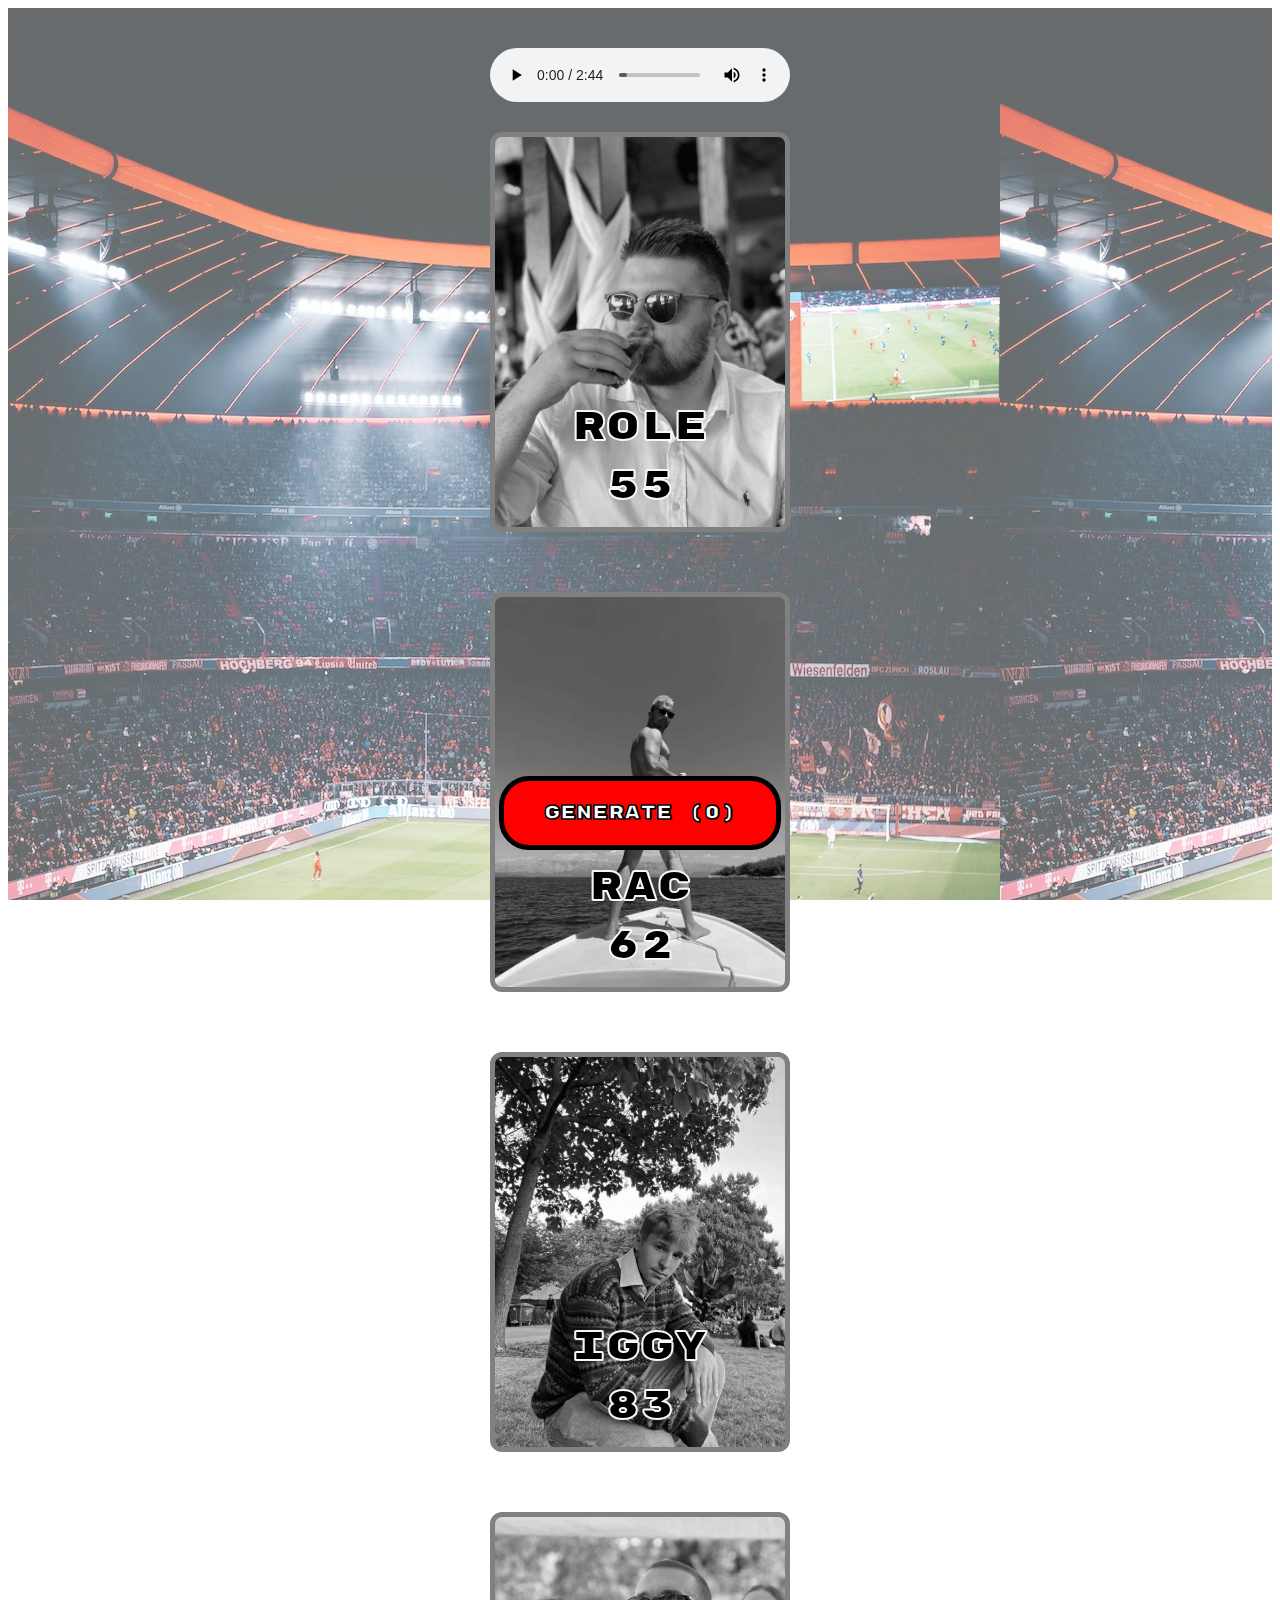
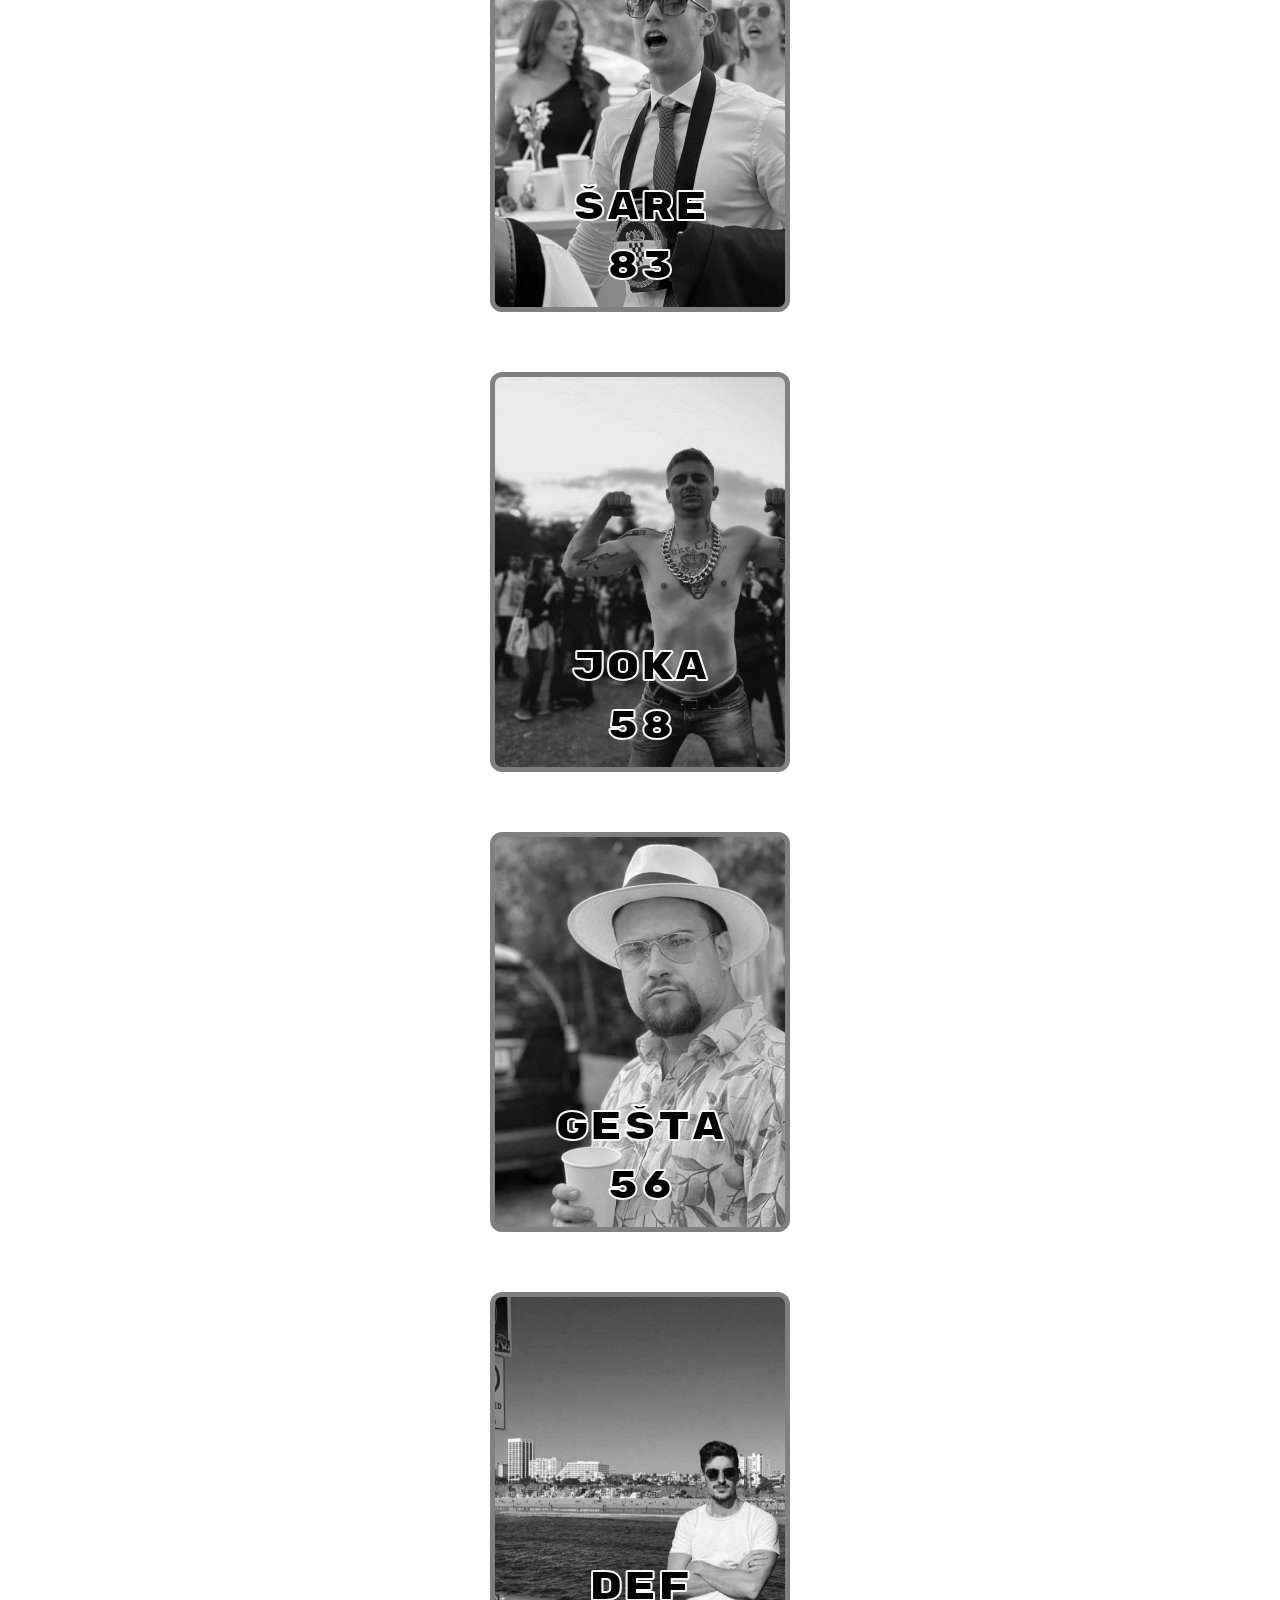
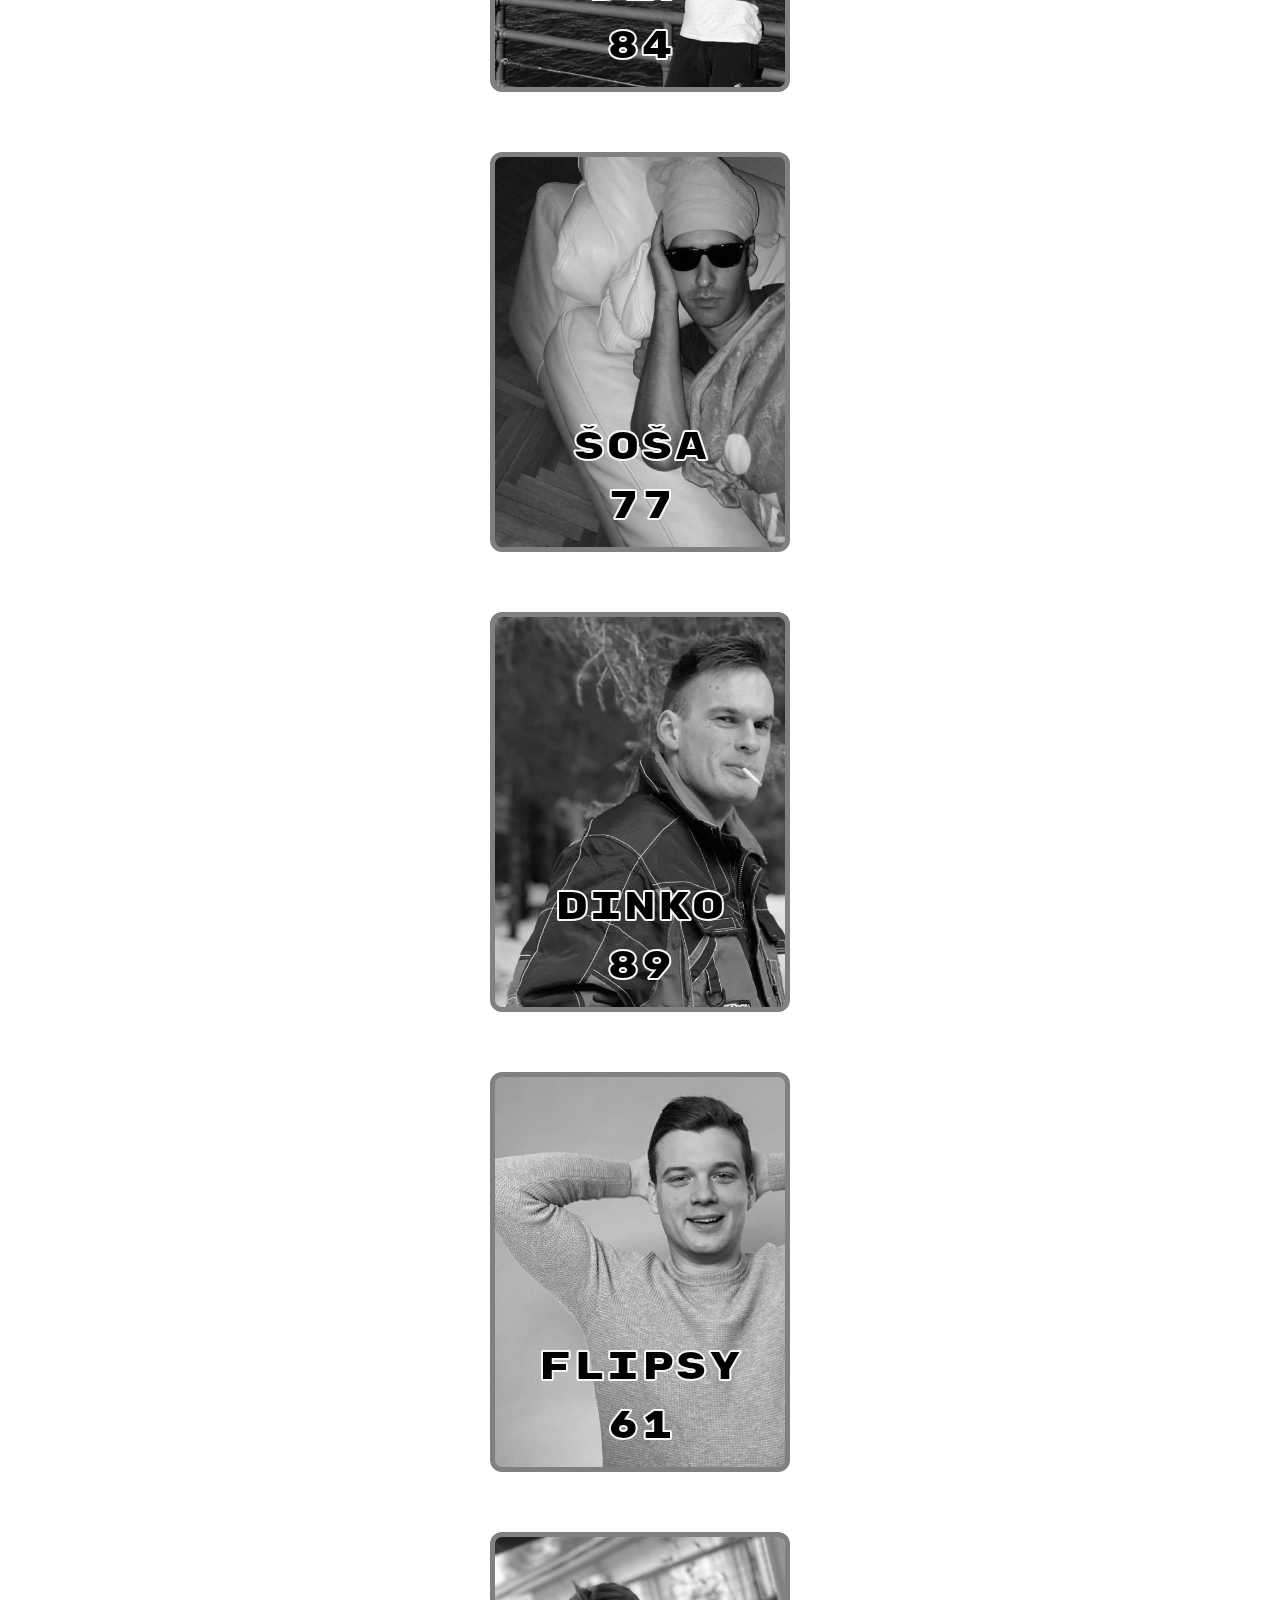
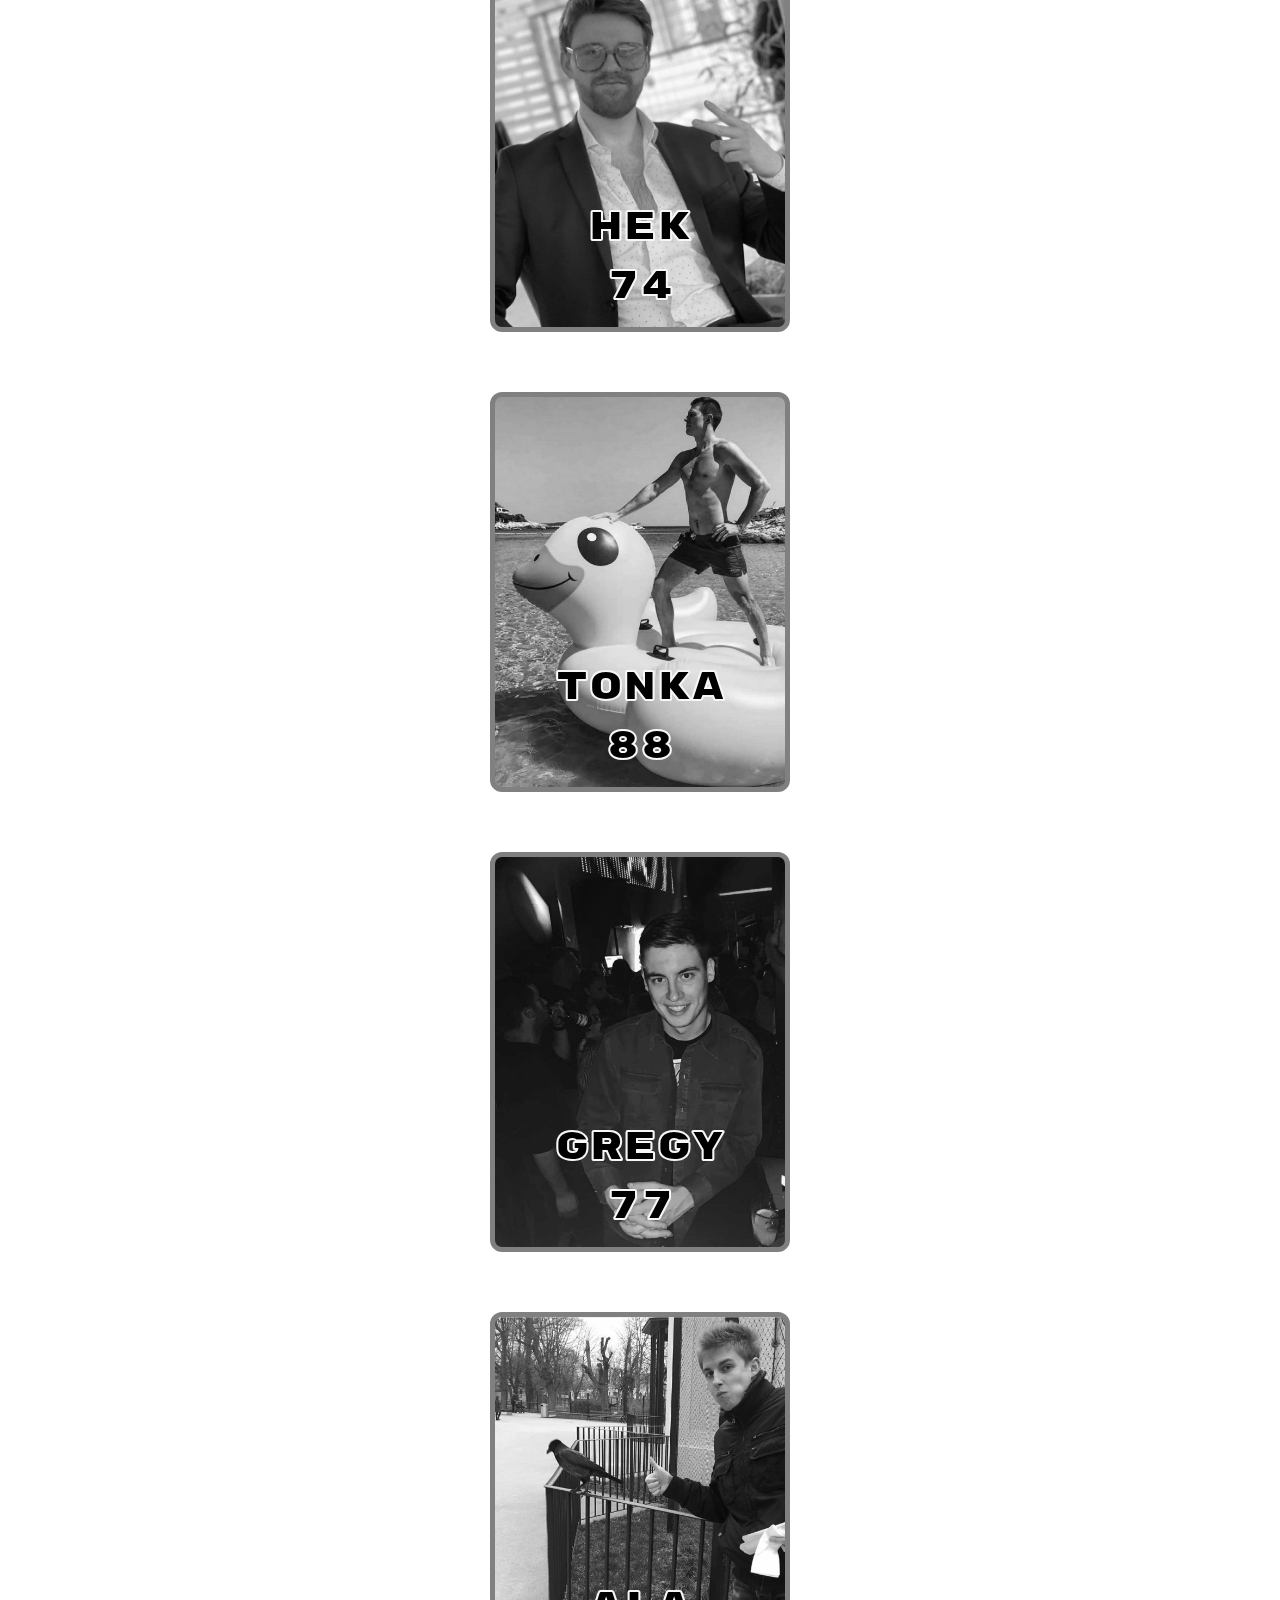
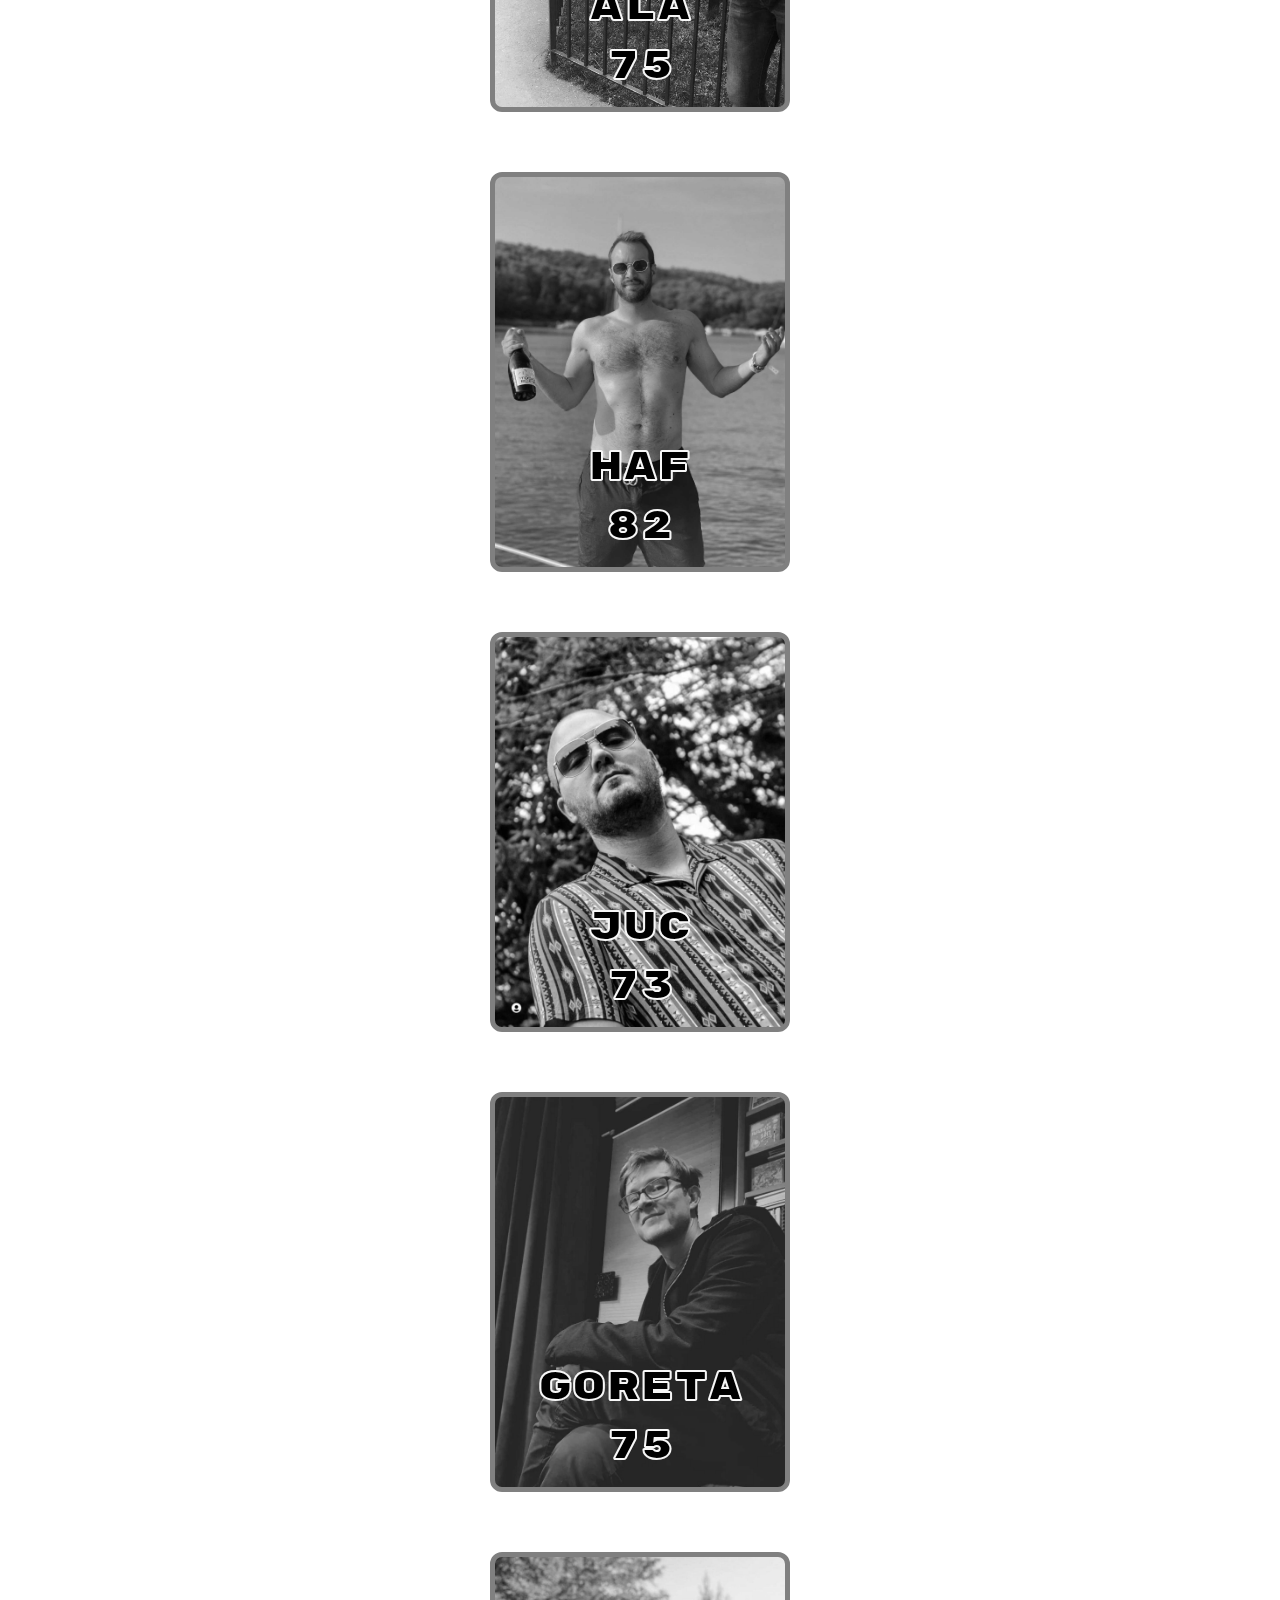
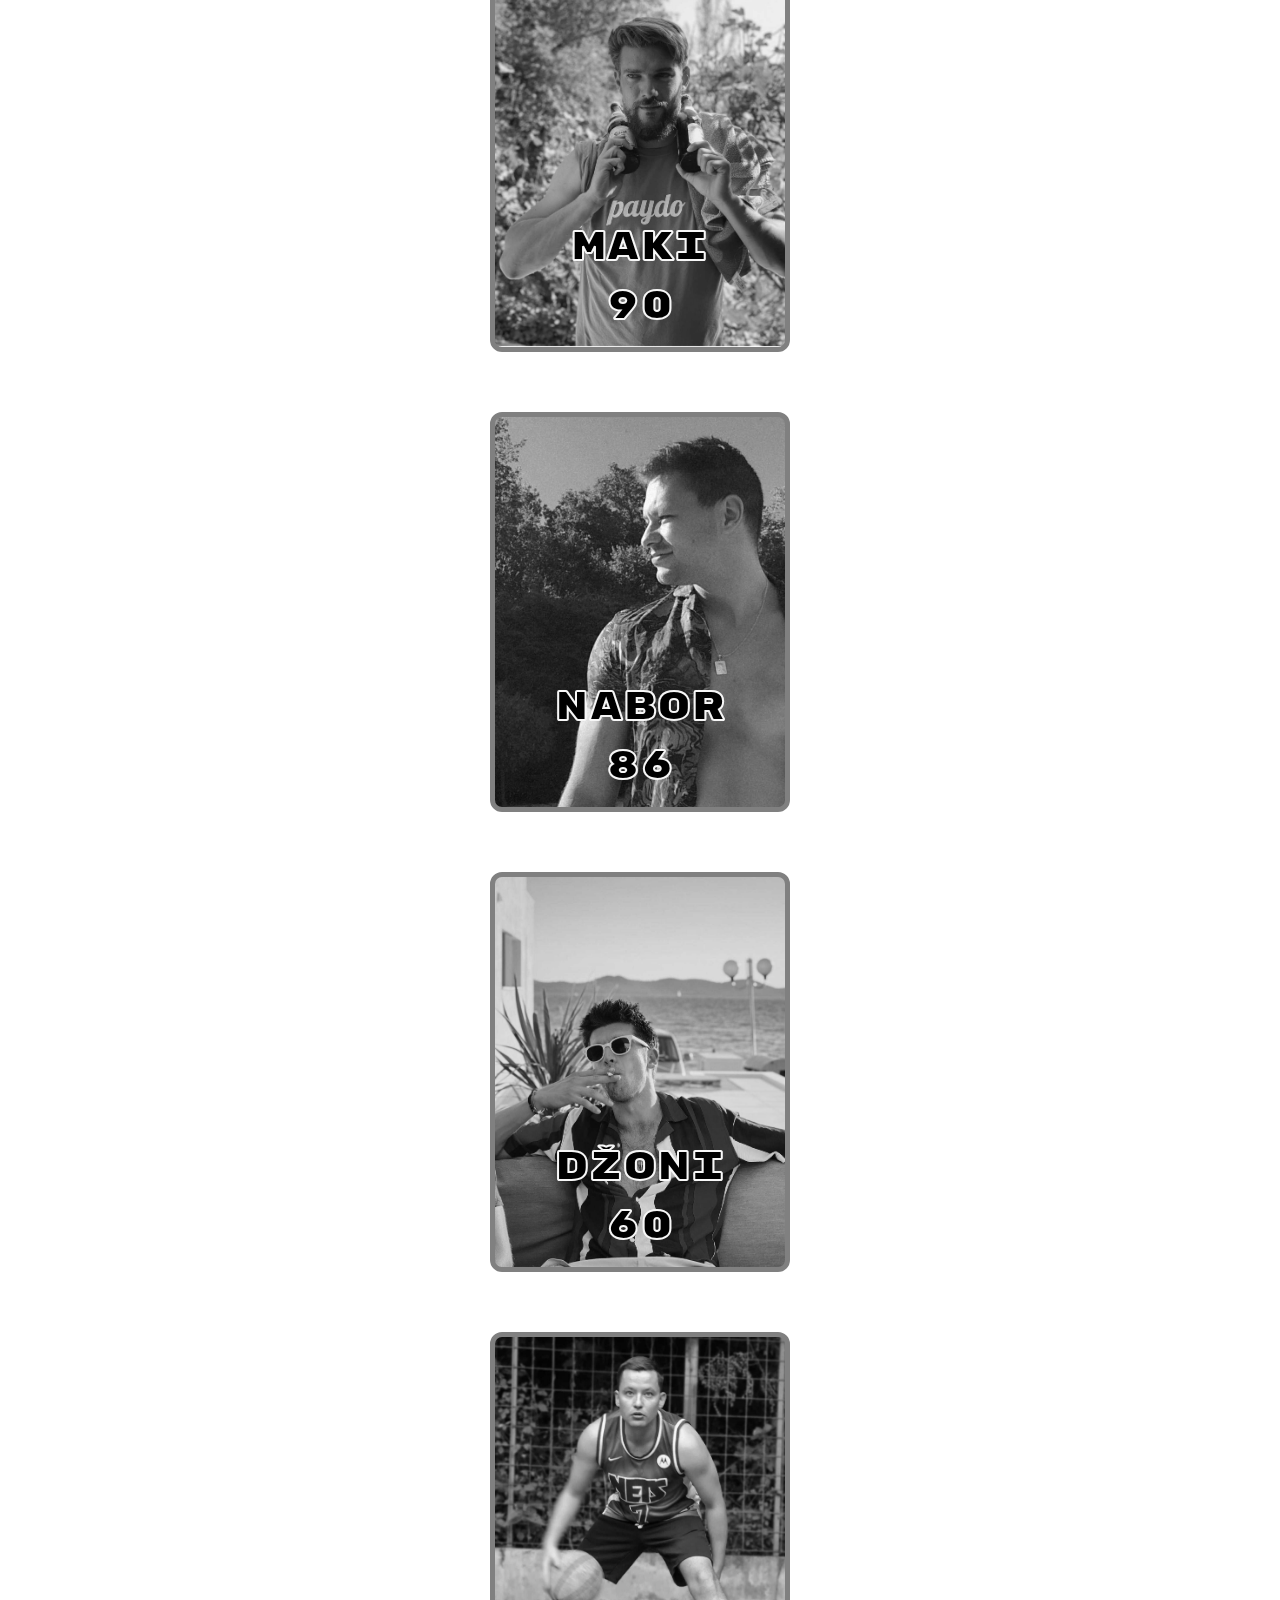
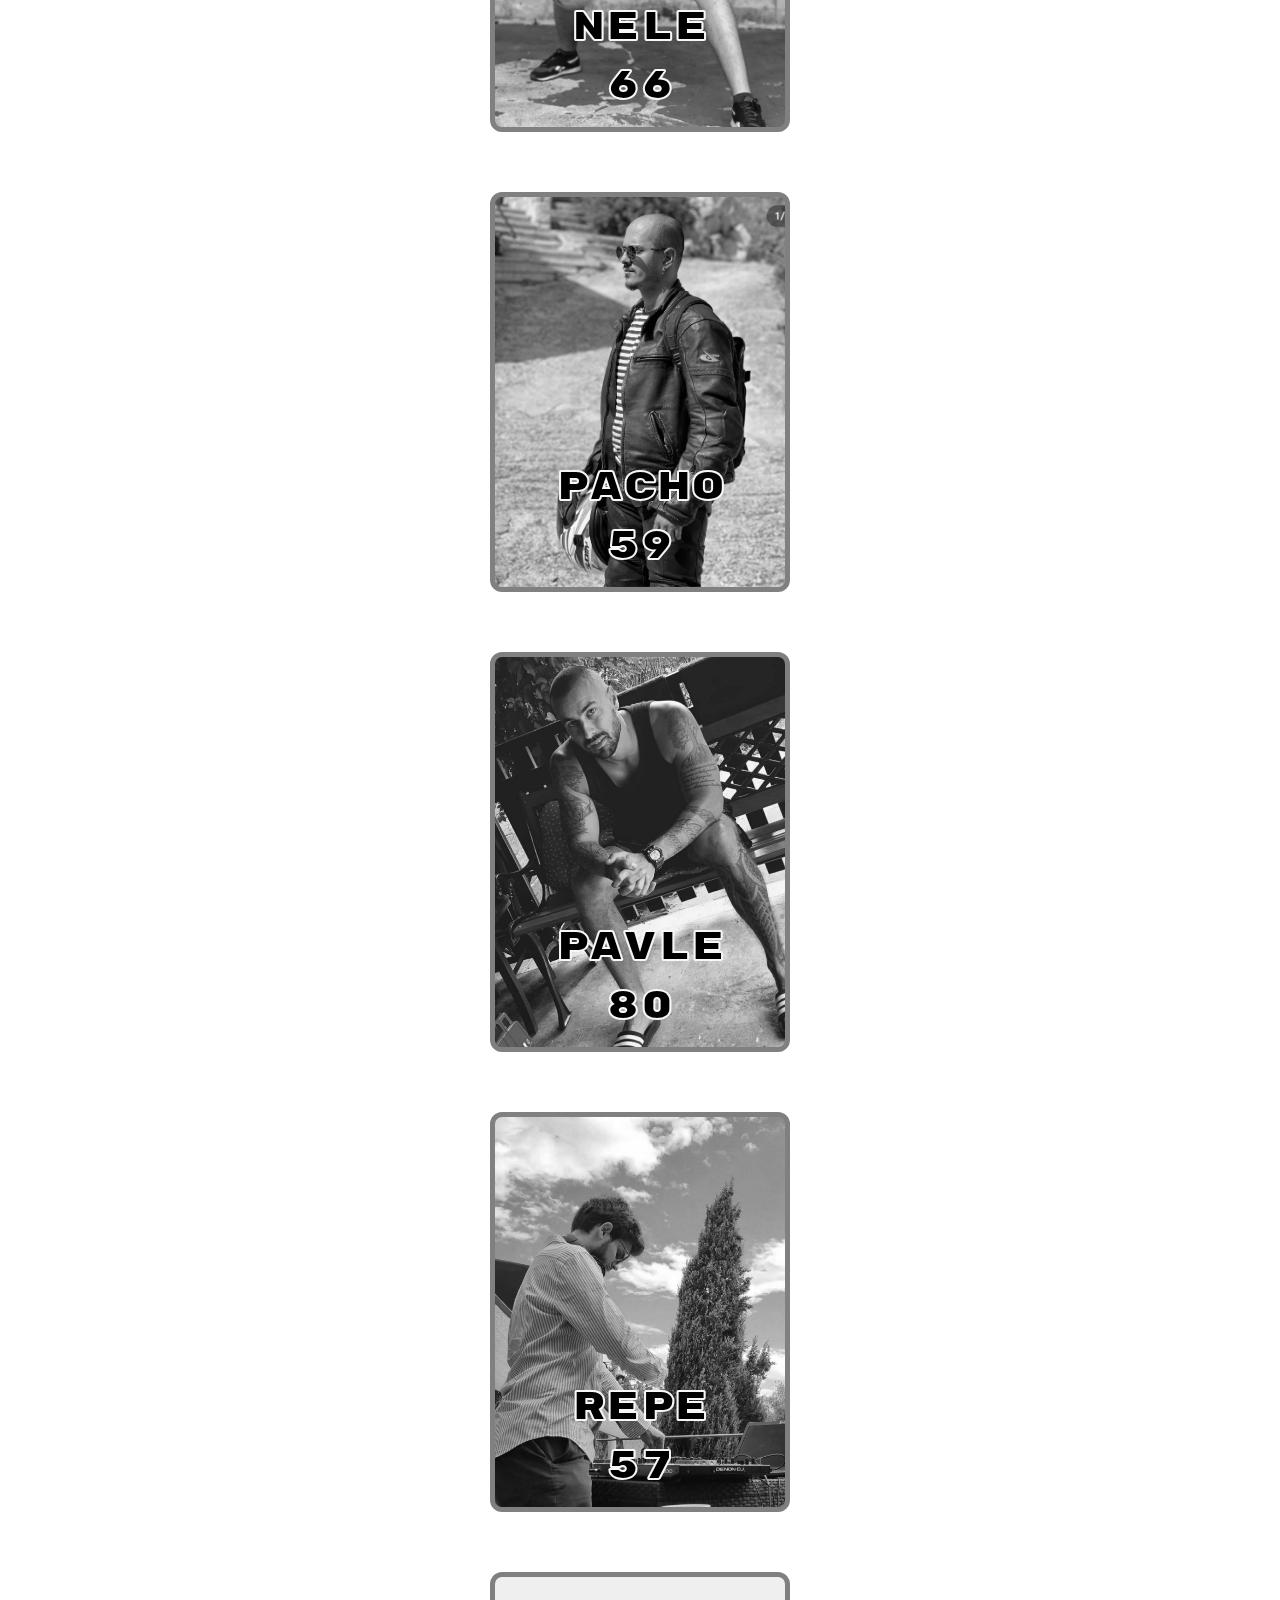
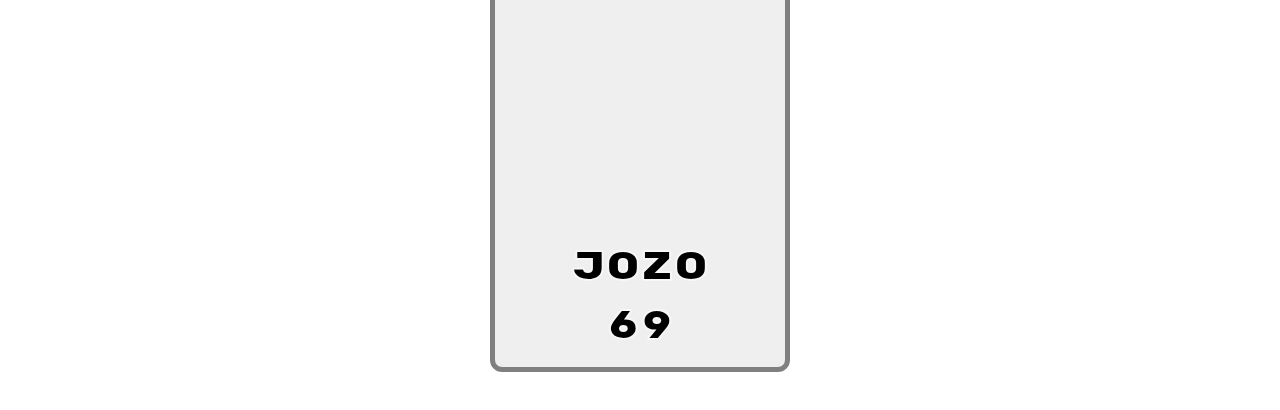
==== index.html @ 761da79a "ispravio ocjenu jozi" ====
<!DOCTYPE html>

<html>
    <head>
        <meta charset="utf-8">
        <meta http-equiv="X-UA-Compatible" content="IE=edge">
        <title>Nogomet Savica</title>
        <meta name="description" content="">
        <meta name="viewport" content="width=device-width, initial-scale=1">
        <link rel="stylesheet" href="styles/style.css">
        <link rel="preconnect" href="https://fonts.googleapis.com">
        <link rel="preconnect" href="https://fonts.gstatic.com" crossorigin>
        <link href="https://fonts.googleapis.com/css2?family=Rubik+Mono+One&display=swap" rel="stylesheet">
    </head>
    <body>
        <div id="players">
            <audio autoplay controls loop>
                <source src="Music/SUPER SMASH BROS - Choose Your Character Song.mp3" type="audio/mp3">
            </audio>
            <button class="player" id="Role_button" data-name="Role" data-rating="55">
                <div class="playerInfo">
                    <p class="playerName">Role</p>
                    <p class="playerRating">55</p>
                </div>
            </button>
            <button class="player" id="Rac_button" data-name="Rac" data-rating="62">
                <div class="playerInfo">
                    <p class="playerName">Rac</p>
                    <p class="playerRating">62</p>
                </div>
            </button>
            <button class="player" id="Iggy_button" data-name="Iggy" data-rating="83">
                <div class="playerInfo">
                    <p class="playerName">Iggy</p>
                    <p class="playerRating">83</p>
                </div>
            </button>
            <button class="player" id="Šare_button" data-name="Šare" data-rating="83">
                <div class="playerInfo">
                    <p class="playerName">Šare</p>
                    <p class="playerRating">83</p>
                </div>
            </button>
            <button class="player" id="Joka_button" data-name="Joka" data-rating="58">
                <div class="playerInfo">
                    <p class="playerName">Joka</p>
                    <p class="playerRating">58</p>
                </div>
            </button>
            <button class="player" id="Gešta_button" data-name="Gešta" data-rating="56">
                <div class="playerInfo">
                    <p class="playerName">Gešta</p>
                    <p class="playerRating">56</p>
                </div>
            </button>
            <button class="player" id="Def_button" data-name="Def" data-rating="84">
                <div class="playerInfo">
                    <p class="playerName">Def</p>
                    <p class="playerRating">84</p>
                </div>
            </button>
            <button class="player" id="Šoša_button" data-name="Šoša" data-rating="77">
                <div class="playerInfo">
                    <p class="playerName">Šoša</p>
                    <p class="playerRating">77</p>
                </div>
            </button>
            <button class="player" id="Dinko_button" data-name="Dinko" data-rating="89">
                <div class="playerInfo">
                    <p class="playerName">Dinko</p>
                    <p class="playerRating">89</p>
                </div>
            </button>
            <button class="player" id="Flipsy_button" data-name="Flipsy" data-rating="61">
                <div class="playerInfo">
                    <p class="playerName">Flipsy</p>
                    <p class="playerRating">61</p>
                </div>
            </button>
            <button class="player" id="Hek_button" data-name="Hek" data-rating="74">
                <div class="playerInfo">
                    <p class="playerName">Hek</p>
                    <p class="playerRating">74</p>
                </div>
            </button>
            <button class="player" id="Tonka_button" data-name="Tonka" data-rating="88">
                <div class="playerInfo">
                    <p class="playerName">Tonka</p>
                    <p class="playerRating">88</p>
                </div>
            </button>
            <button class="player" id="Gregy_button" data-name="Gregy" data-rating="77">
                <div class="playerInfo">
                    <p class="playerName">Gregy</p>
                    <p class="playerRating">77</p>
                </div>
            </button>
            <button class="player" id="Ala_button" data-name="Ala" data-rating="75">
                <div class="playerInfo">
                    <p class="playerName">Ala</p>
                    <p class="playerRating">75</p>
                </div>
            </button>
            <button class="player" id="Haf_button" data-name="Haf" data-rating="82">
                <div class="playerInfo">
                    <p class="playerName">Haf</p>
                    <p class="playerRating">82</p>
                </div>
            </button>
            <button class="player" id="Juc_button" data-name="Juc" data-rating="73">
                <div class="playerInfo">
                    <p class="playerName">Juc</p>
                    <p class="playerRating">73</p>
                </div>
            </button>
            <button class="player" id="Goreta_button" data-name="Goreta" data-rating="75">
                <div class="playerInfo">
                    <p class="playerName">Goreta</p>
                    <p class="playerRating">75</p>
                </div>
            </button>
            <button class="player" id="Maki_button" data-name="Maki" data-rating="90">
                <div class="playerInfo">
                    <p class="playerName">Maki</p>
                    <p class="playerRating">90</p>
                </div>
            </button>
            <button class="player" id="Nabor_button" data-name="Nabor" data-rating="86">
                <div class="playerInfo">
                    <p class="playerName">Nabor</p>
                    <p class="playerRating">86</p>
                </div>
            </button>
            <button class="player" id="Džoni_button" data-name="Džoni" data-rating="60">
                <div class="playerInfo">
                    <p class="playerName">Džoni</p>
                    <p class="playerRating">60</p>
                </div>
            </button>
            <button class="player" id="Nele_button" data-name="Nele" data-rating="66">
                <div class="playerInfo">
                    <p class="playerName">Nele</p>
                    <p class="playerRating">66</p>
                </div>
            </button>
            <button class="player" id="Pacho_button" data-name="Pacho" data-rating="59">
                <div class="playerInfo">
                    <p class="playerName">Pacho</p>
                    <p class="playerRating">59</p>
                </div>
            </button>
            <button class="player" id="Pavle_button" data-name="Pavle" data-rating="80">
                <div class="playerInfo">
                    <p class="playerName">Pavle</p>
                    <p class="playerRating">80</p>
                </div>
            </button>
            <button class="player" id="Repe_button" data-name="Repe" data-rating="57">
                <div class="playerInfo">
                    <p class="playerName">Repe</p>
                    <p class="playerRating">57</p>
                </div>
            </button>
            <button class="player" id="Jozo_button" data-name="Jozo" data-rating="57">
                <div class="playerInfo">
                    <p class="playerName">Jozo</p>
                    <p class="playerRating">69</p>
                </div>
            </button>
            <button id="generateButton">Generate (0)</button>
        </div>
        <script src="script.js" async defer></script>
    </body>
</html>
---- styles/style.css ----
body {
    display: flex;
    justify-content: center;
    align-items: center;
    position: relative;
    height: auto;
}

body::before {
    background-image: url("../Photos/Background.jpeg");
    background-attachment: fixed;
    opacity: 0.6;
    content: "";
    position: absolute;
    top: 0px;
    right: 0px;
    bottom: 0px;
    left: 0px;
}

.player {
    display: flex;
    flex-direction: column;
    margin: 30px;
    border: 5px solid gray;
    border-radius: 12px;
    justify-content: center;
    align-items: center;
    width: 300px;
    height: 400px;
    background-size: cover;
    filter: grayscale(100%);

}

#players {
    display: flex;
    flex-direction: column;
    justify-content: center;
    align-items: center;
    margin: auto;
    position: relative;
}

#Role_button {
    background-image: url("../Photos/Role.jpg");
}

#Rac_button {
    background-image: url("../Photos/Rac.jpg");
}

#Iggy_button {
    background-image: url("../Photos/Iggy.jpg");
}

#Šare_button {
    background-image: url("../Photos/Šare.jpg");
}

#Joka_button {
    background-image: url("../Photos/Joka.jpg");
}

#Gešta_button {
    background-image: url("../Photos/Gešta.jpg");
}

#Def_button {
    background-image: url("../Photos/Def.jpg");
}

#Šoša_button {
    background-image: url("../Photos/Šoša.jpg");
}

#Dinko_button {
    background-image: url("../Photos/Dinko.jpg");
}

#Flipsy_button {
    background-image: url("../Photos/Flipsy.jpg");
}

#Hek_button {
    background-image: url("../Photos/Hek.jpg");
}

#Tonka_button {
    background-image: url("../Photos/Tonka.jpg");
}

#Gregy_button {
    background-image: url("../Photos/Gregy.jpg");
}

#Ala_button {
    background-image: url("../Photos/Ala.jpg");
}

#Haf_button {
    background-image: url("../Photos/Haf.jpg");
}

#Juc_button {
    background-image: url("../Photos/Juc.jpg");
}

#Goreta_button {
    background-image: url("../Photos/Goreta.jpg");
}

#Maki_button {
    background-image: url("../Photos/Maki.jpg");
}

#Nabor_button {
    background-image: url("../Photos/Nabor.jpg");
}

#Džoni_button {
    background-image: url("../Photos/Džoni.jpg");
}

#Nele_button {
    background-image: url("../Photos/Nele.jpg");
}

#Pacho_button {
    background-image: url("../Photos/Pacho.jpg");
}

#Pavle_button {
    background-image: url("../Photos/Pavle.jpg");
}

#Repe_button {
    background-image: url("../Photos/Repe.jpg");
}

.playerInfo {
    font-size: 40px;
    padding-top: 250px;
    font-family: 'Rubik Mono One', sans-serif;
    -webkit-text-stroke-width: 2px;
    -webkit-text-stroke-color: aliceblue;

}

.playerName, .playerRating {
    margin: 10px;
}

.active {
    transform: scale(1.1);
    filter: grayscale(0%);
    border: 5px solid yellow;
}

#generateButton {
    position: fixed;
    bottom: 50px;
    background-color: red;
    font-size: larger;
    font-weight: bold;
    padding-top: 20px;
    padding-bottom: 20px;
    padding-left: 40px;
    padding-right: 40px;
    border-radius: 30px;
    color: white;
    font-family: 'Rubik Mono One', sans-serif;
    -webkit-text-stroke-width: 1px;
    -webkit-text-stroke-color: black;
    box-shadow: 2px;
    border: 5px solid black;
}

audio {
    margin-top: 40px;
}
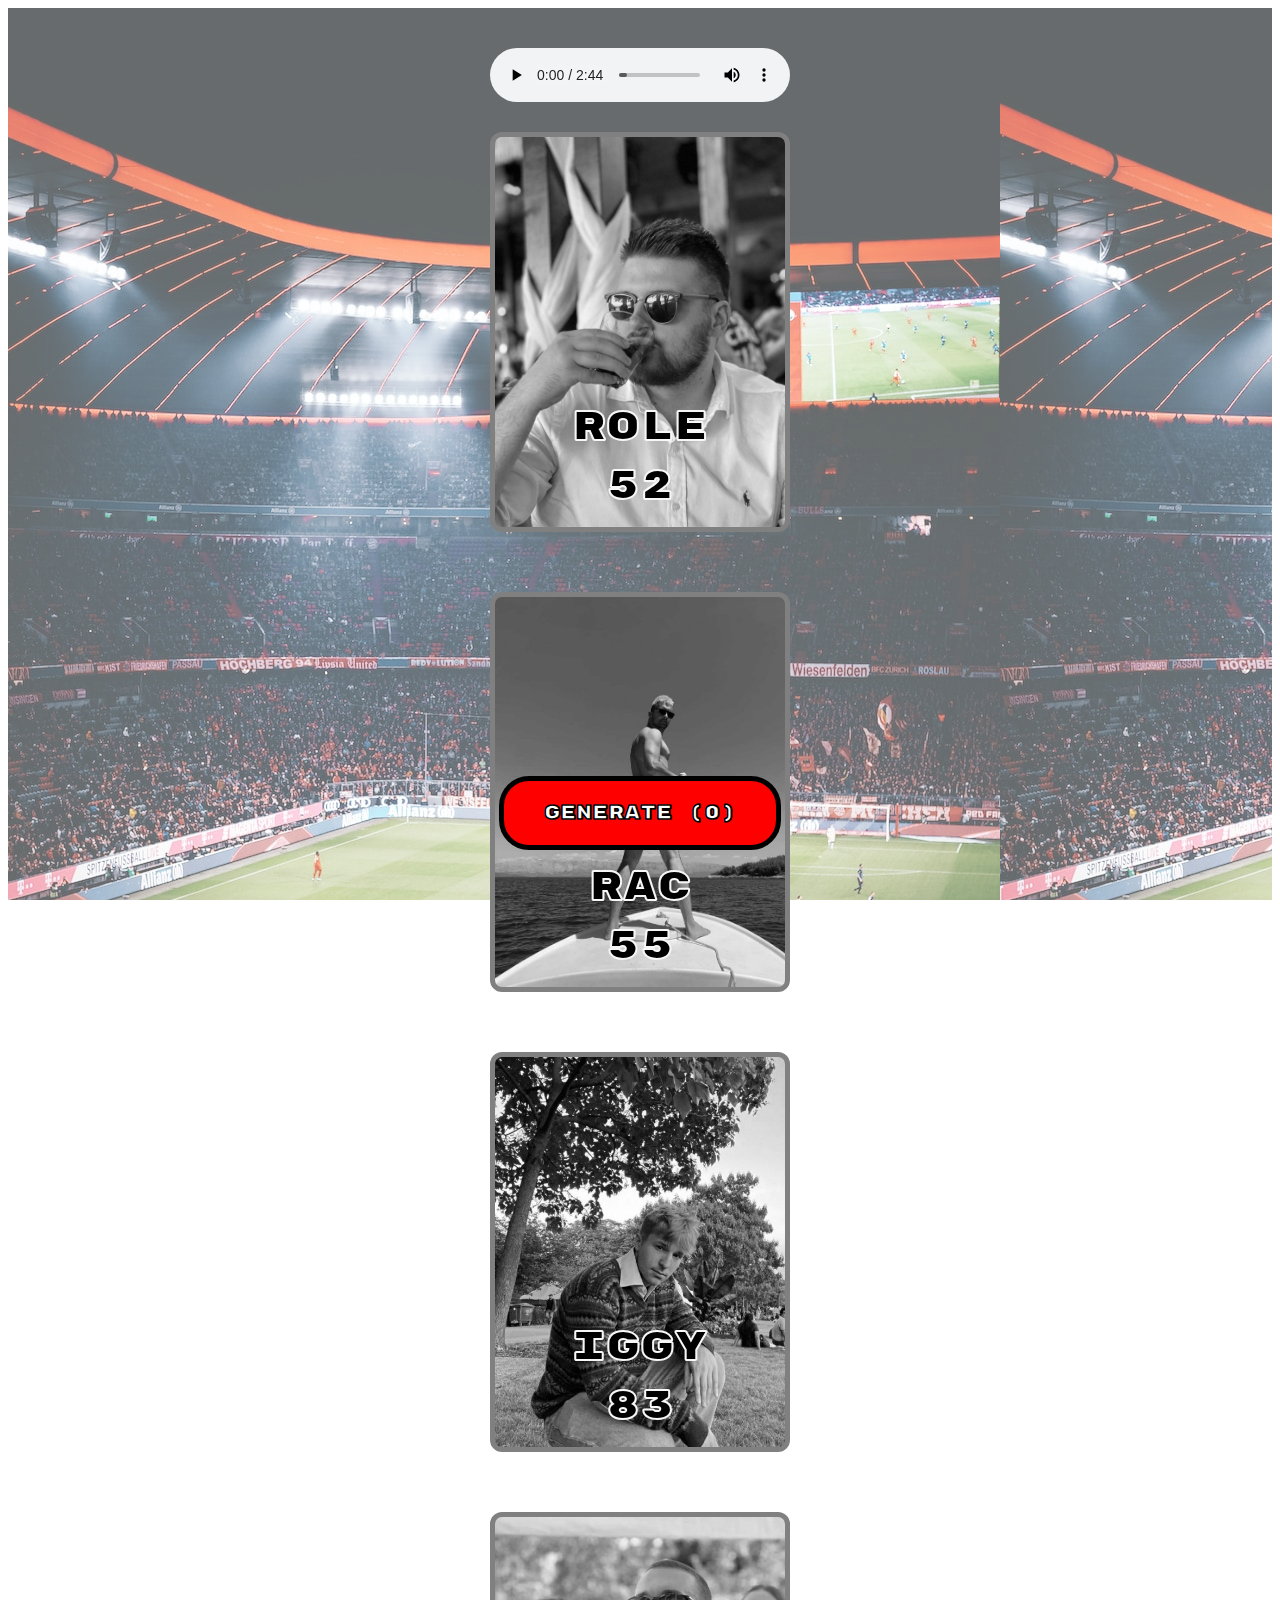
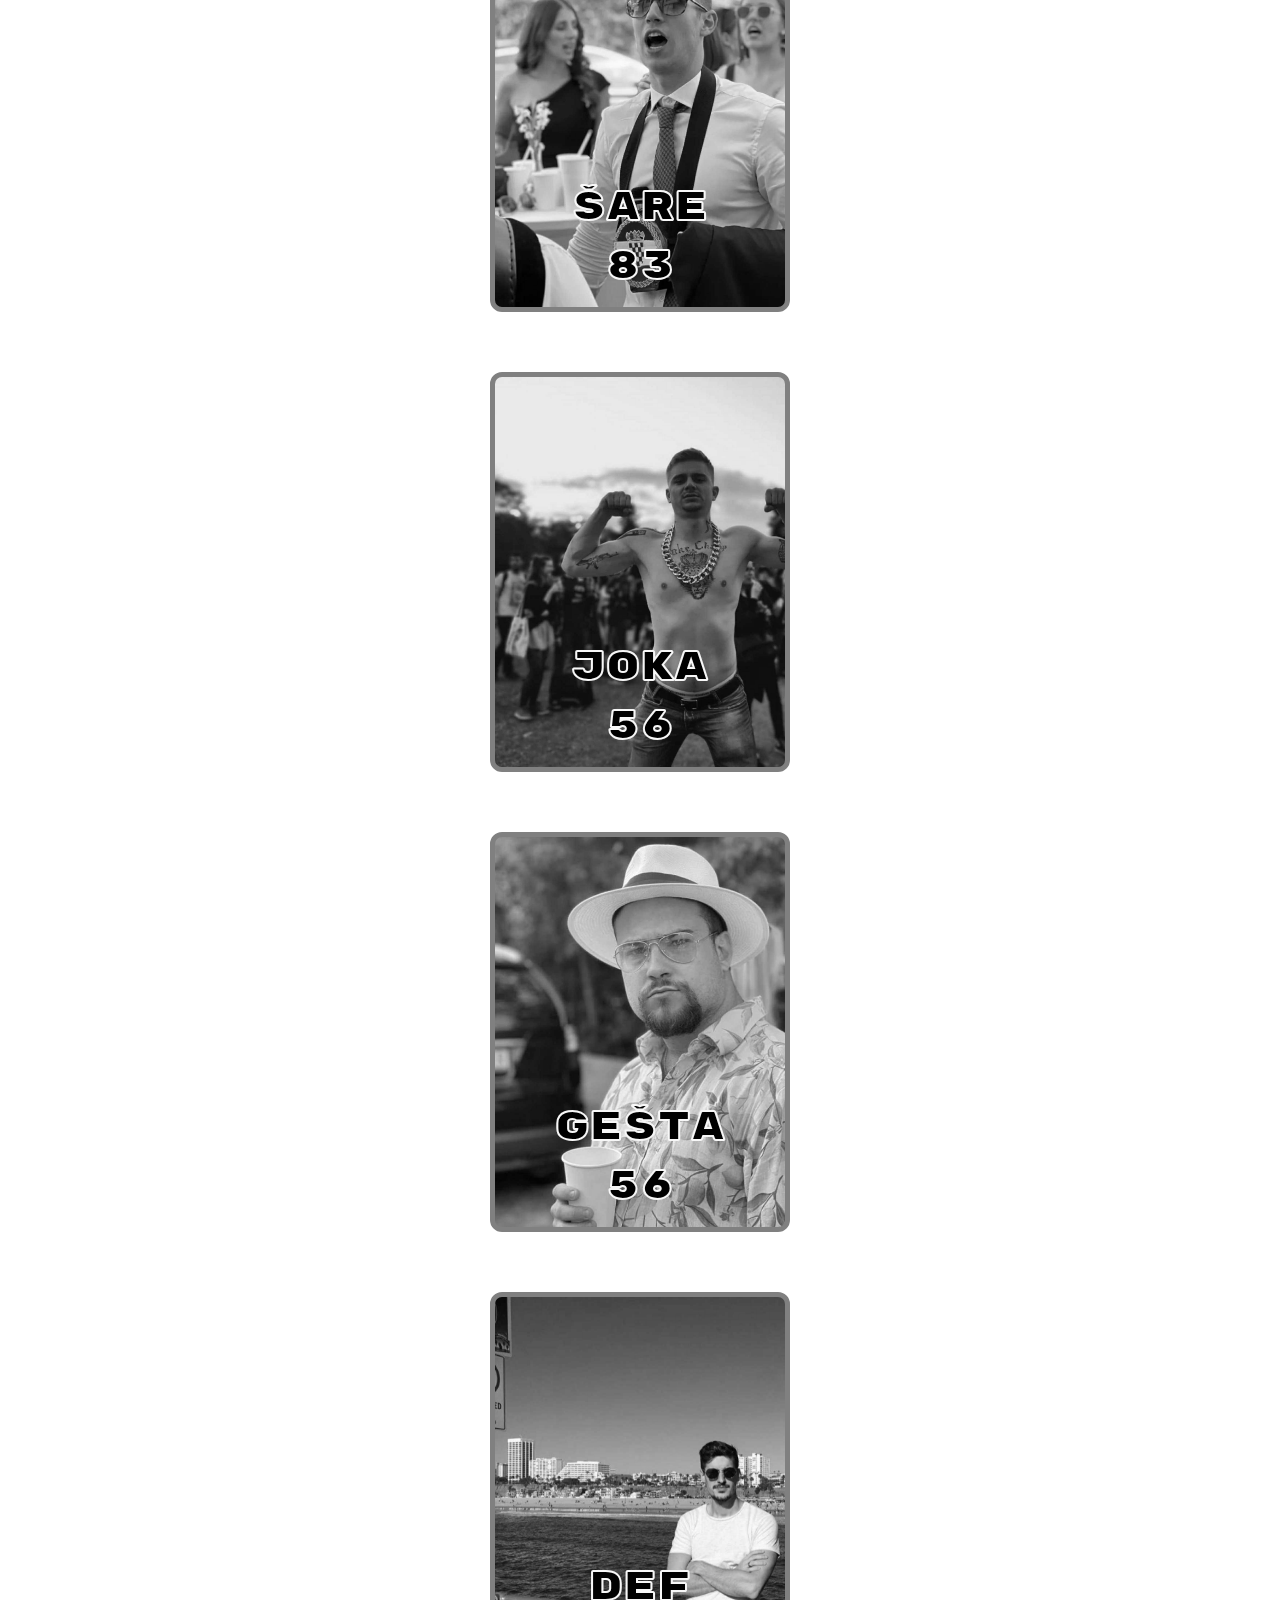
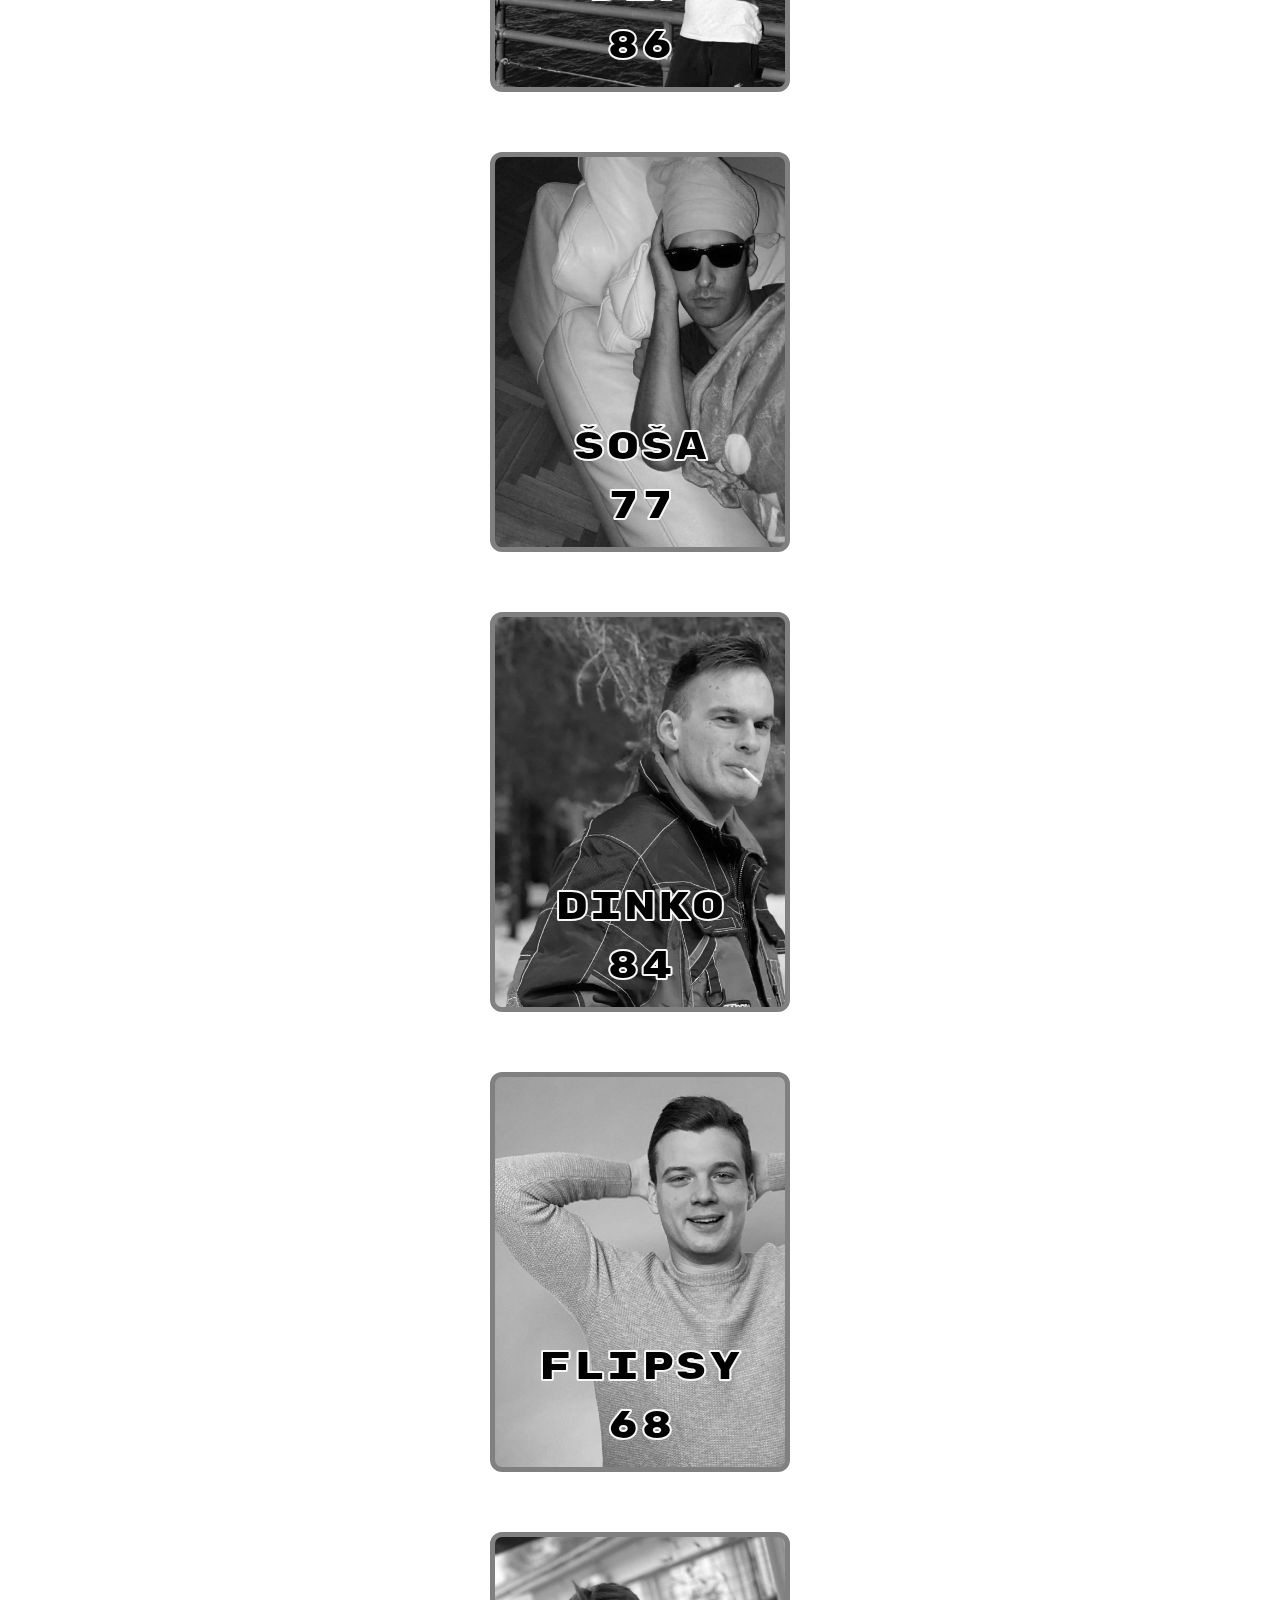
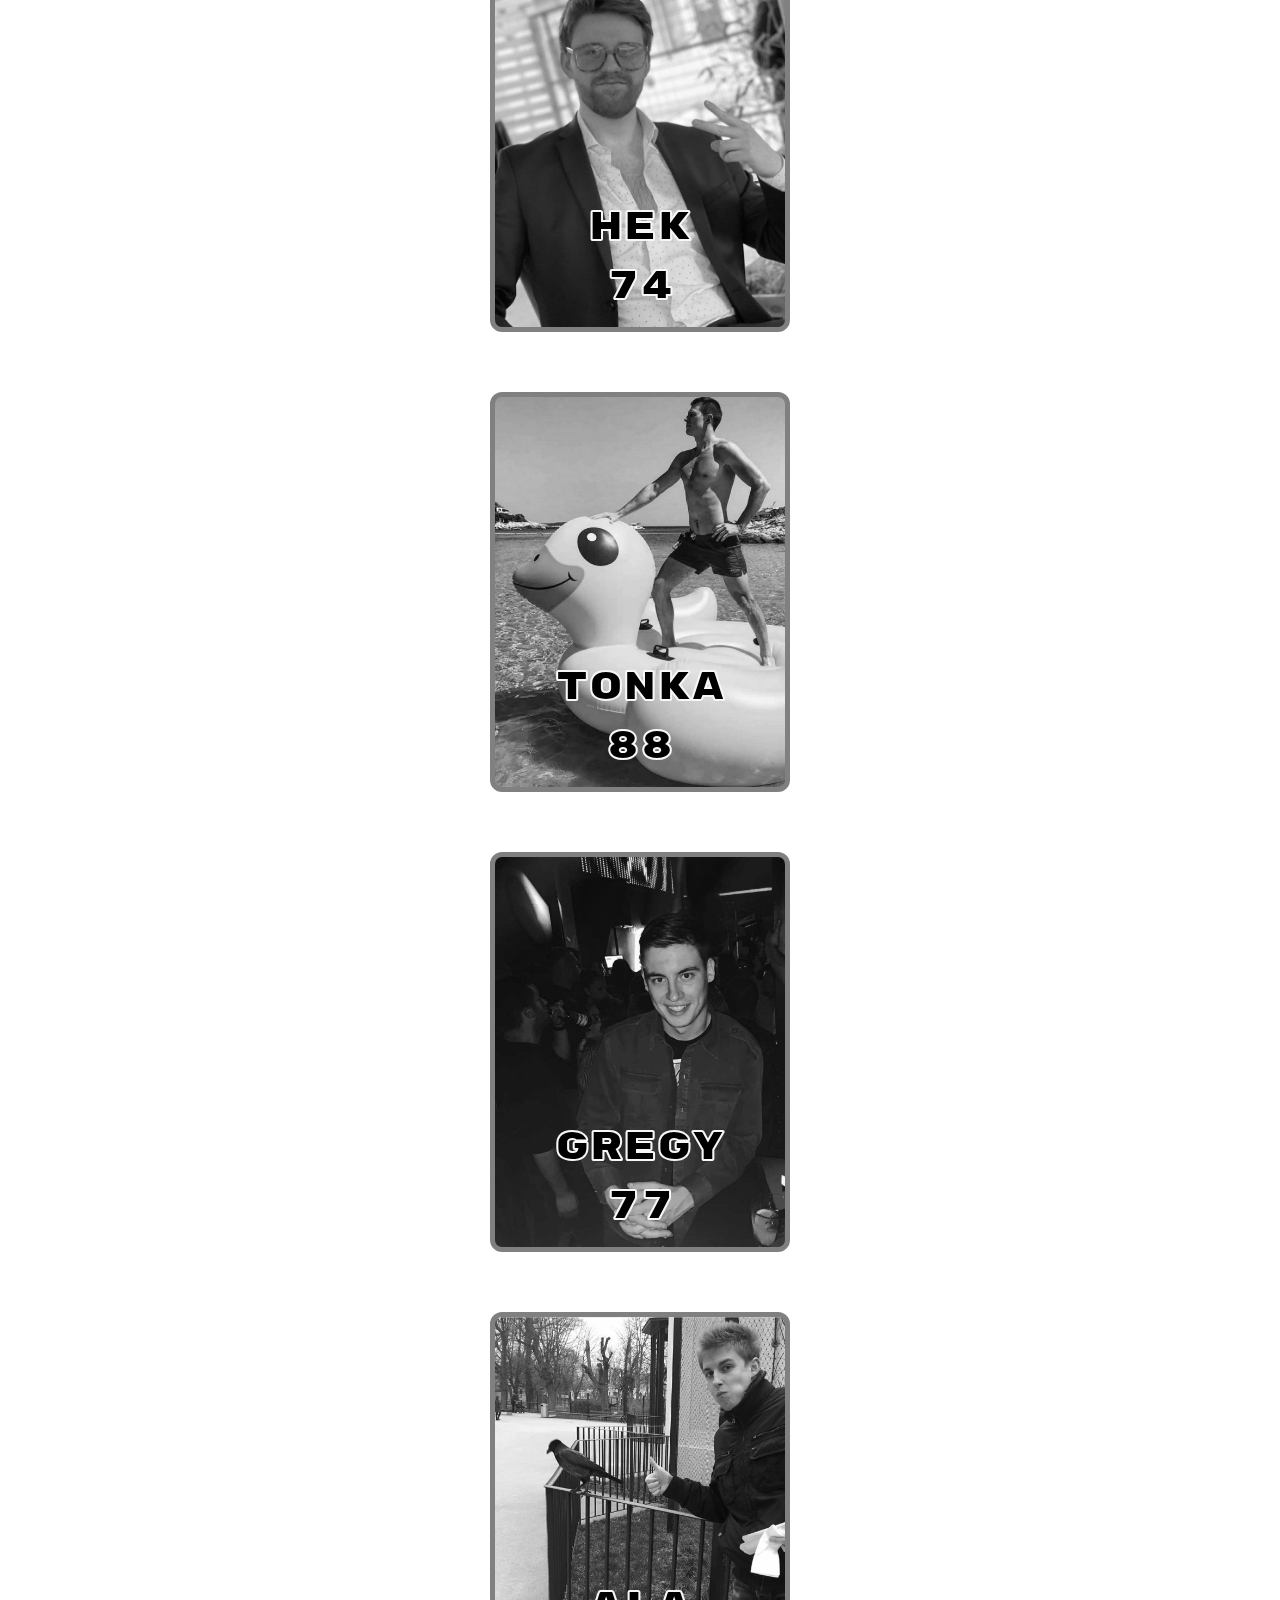
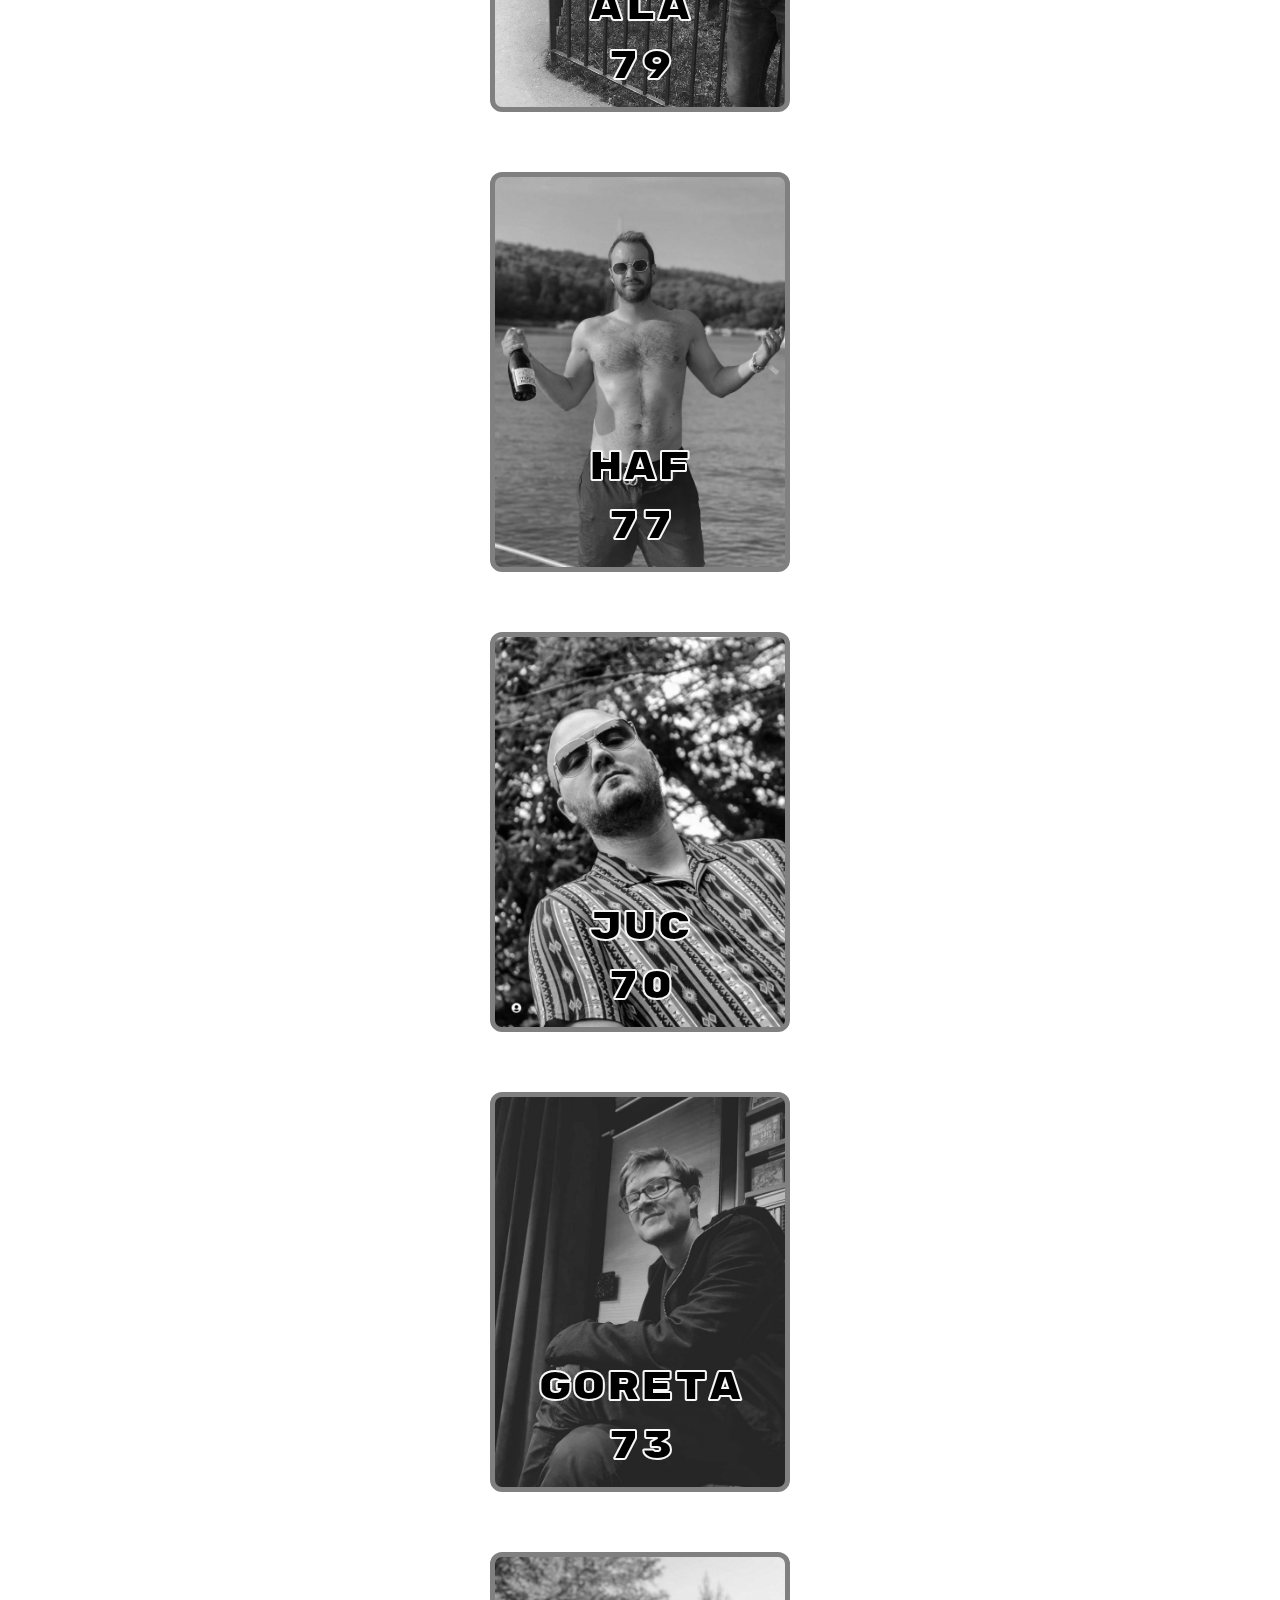
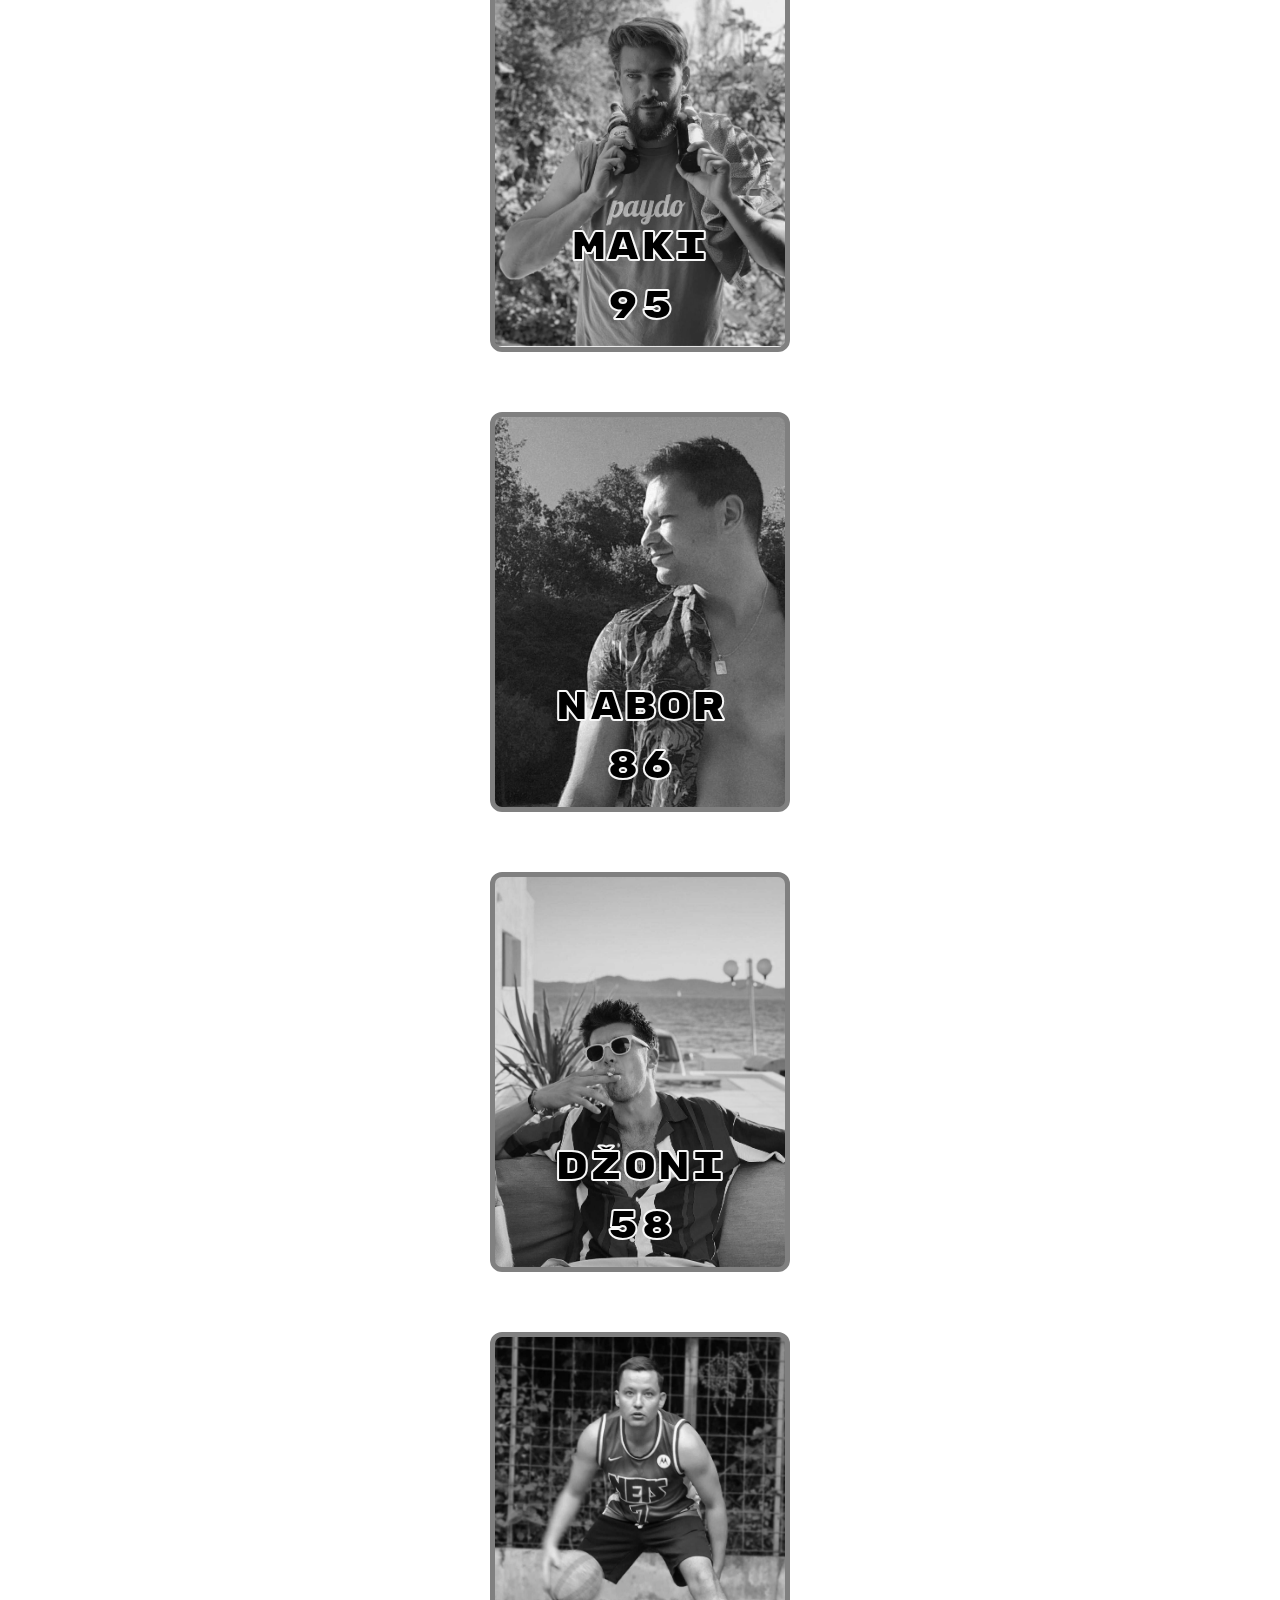
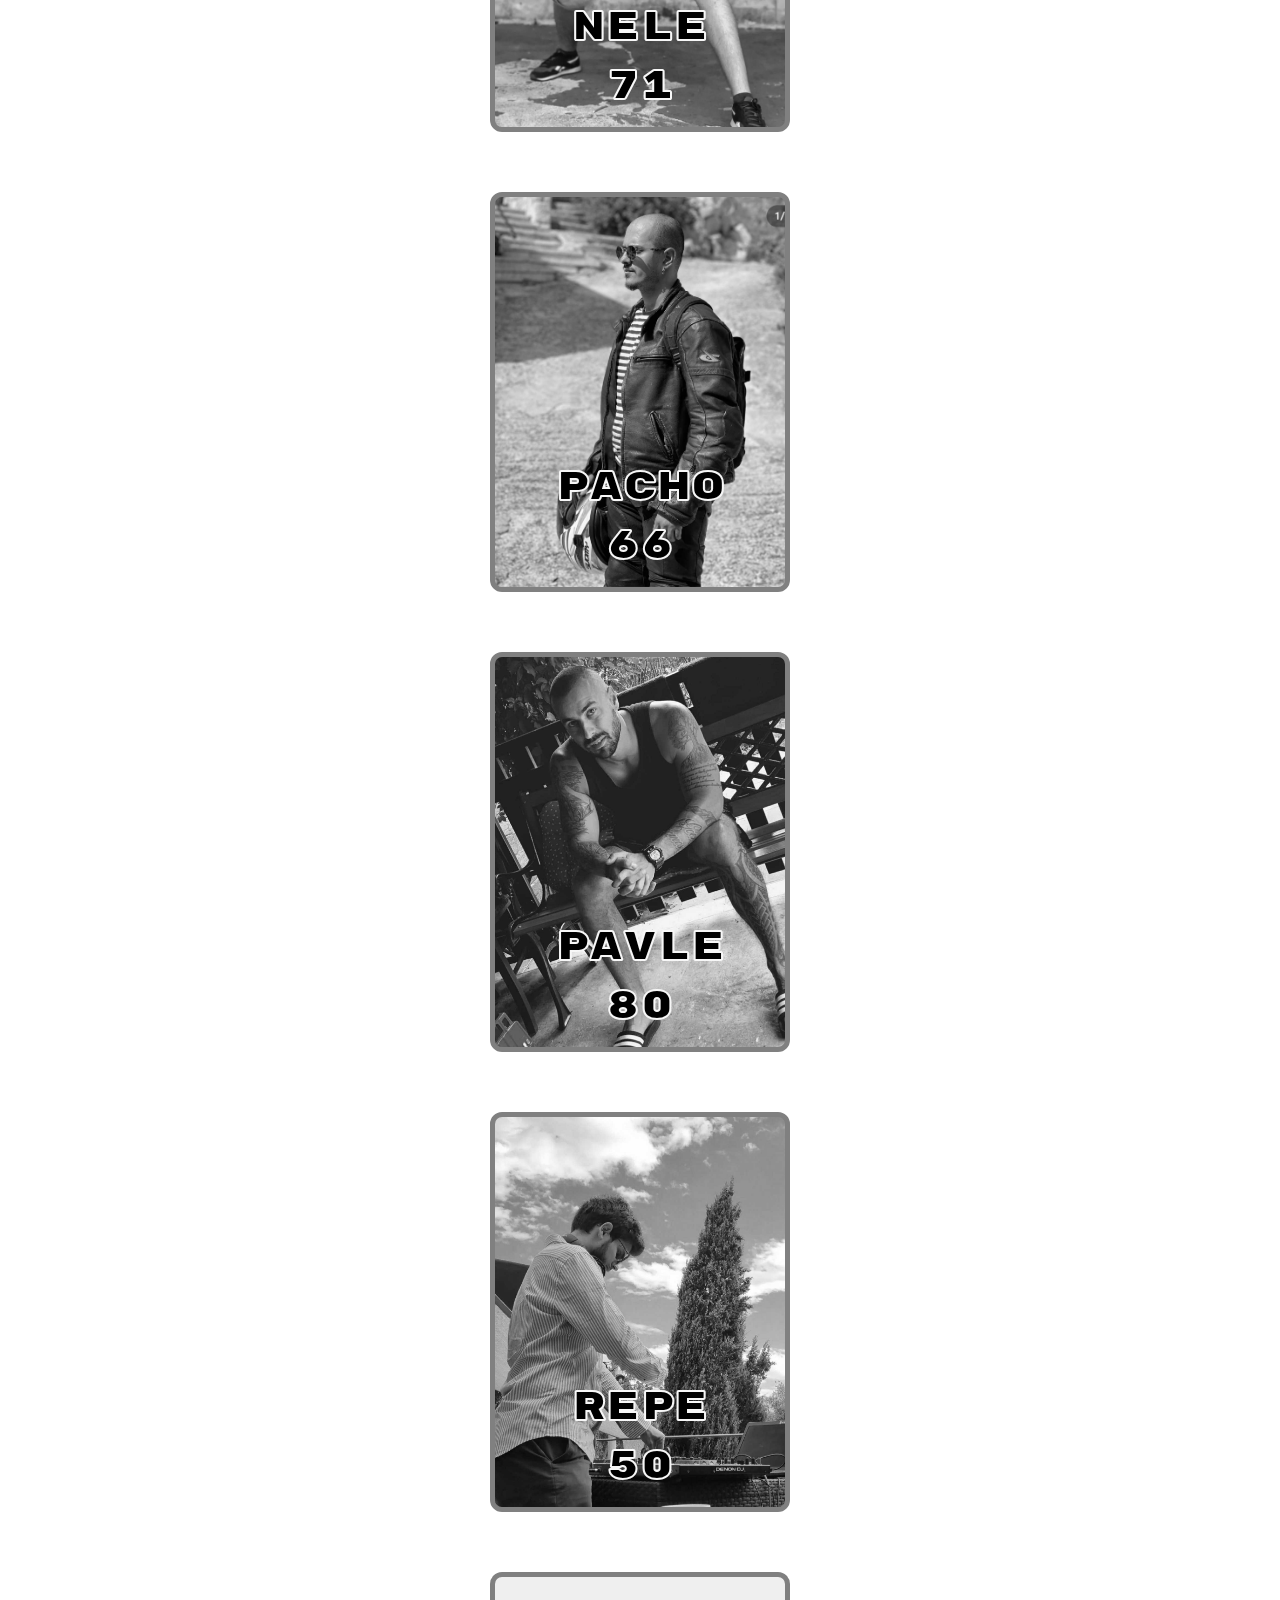
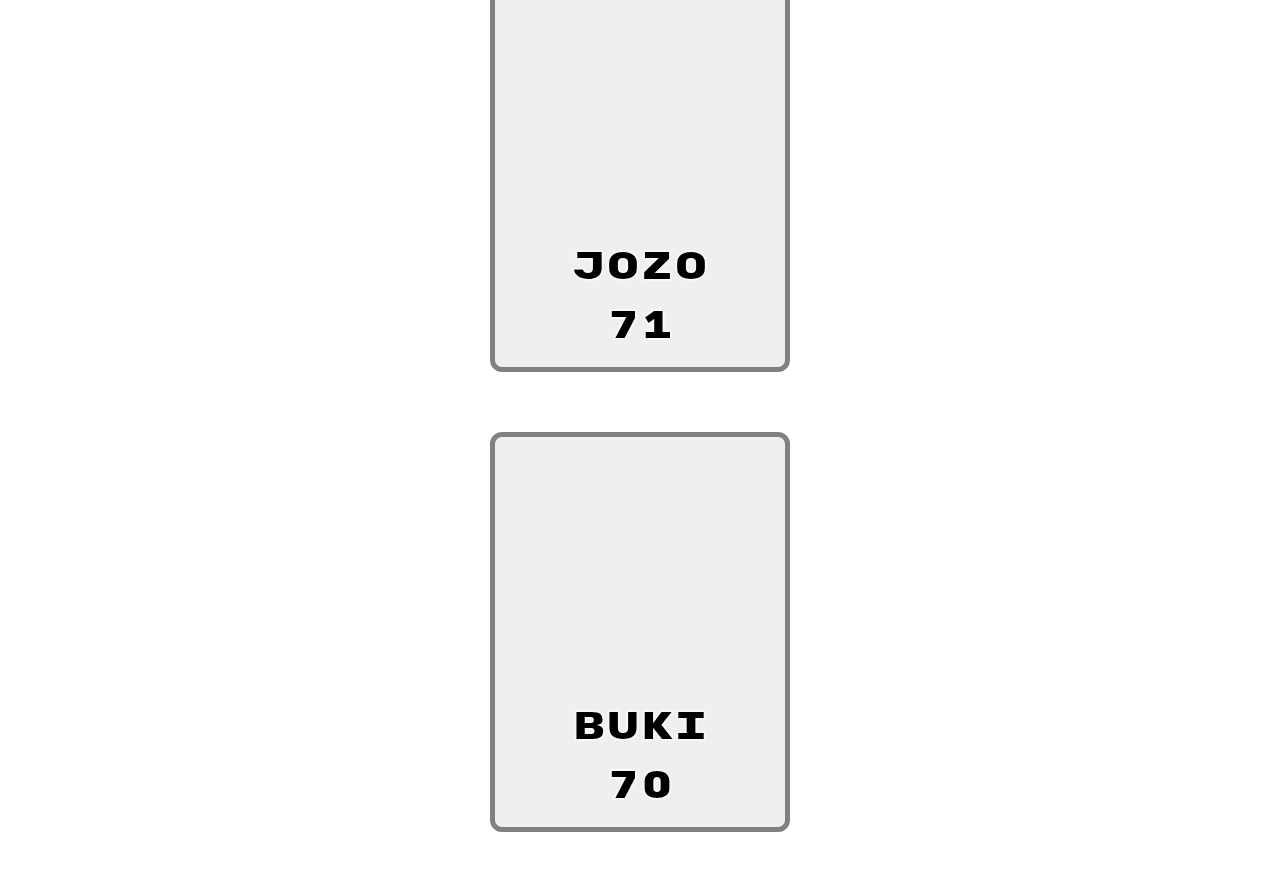
==== commit 7d5c6d22: "izmjena ocjena" ====
--- a/index.html
+++ b/index.html
@@ -17,16 +17,16 @@
             <audio autoplay controls loop>
                 <source src="Music/SUPER SMASH BROS - Choose Your Character Song.mp3" type="audio/mp3">
             </audio>
-            <button class="player" id="Role_button" data-name="Role" data-rating="55">
+            <button class="player" id="Role_button" data-name="Role" data-rating="52">
                 <div class="playerInfo">
                     <p class="playerName">Role</p>
-                    <p class="playerRating">55</p>
+                    <p class="playerRating">52</p>
                 </div>
             </button>
-            <button class="player" id="Rac_button" data-name="Rac" data-rating="62">
+            <button class="player" id="Rac_button" data-name="Rac" data-rating="55">
                 <div class="playerInfo">
                     <p class="playerName">Rac</p>
-                    <p class="playerRating">62</p>
+                    <p class="playerRating">55</p>
                 </div>
             </button>
             <button class="player" id="Iggy_button" data-name="Iggy" data-rating="83">
@@ -41,10 +41,10 @@
                     <p class="playerRating">83</p>
                 </div>
             </button>
-            <button class="player" id="Joka_button" data-name="Joka" data-rating="58">
+            <button class="player" id="Joka_button" data-name="Joka" data-rating="56">
                 <div class="playerInfo">
                     <p class="playerName">Joka</p>
-                    <p class="playerRating">58</p>
+                    <p class="playerRating">56</p>
                 </div>
             </button>
             <button class="player" id="Gešta_button" data-name="Gešta" data-rating="56">
@@ -53,10 +53,10 @@
                     <p class="playerRating">56</p>
                 </div>
             </button>
-            <button class="player" id="Def_button" data-name="Def" data-rating="84">
+            <button class="player" id="Def_button" data-name="Def" data-rating="86">
                 <div class="playerInfo">
                     <p class="playerName">Def</p>
-                    <p class="playerRating">84</p>
+                    <p class="playerRating">86</p>
                 </div>
             </button>
             <button class="player" id="Šoša_button" data-name="Šoša" data-rating="77">
@@ -65,16 +65,16 @@
                     <p class="playerRating">77</p>
                 </div>
             </button>
-            <button class="player" id="Dinko_button" data-name="Dinko" data-rating="89">
+            <button class="player" id="Dinko_button" data-name="Dinko" data-rating="84">
                 <div class="playerInfo">
                     <p class="playerName">Dinko</p>
-                    <p class="playerRating">89</p>
+                    <p class="playerRating">84</p>
                 </div>
             </button>
-            <button class="player" id="Flipsy_button" data-name="Flipsy" data-rating="61">
+            <button class="player" id="Flipsy_button" data-name="Flipsy" data-rating="68">
                 <div class="playerInfo">
                     <p class="playerName">Flipsy</p>
-                    <p class="playerRating">61</p>
+                    <p class="playerRating">68</p>
                 </div>
             </button>
             <button class="player" id="Hek_button" data-name="Hek" data-rating="74">
@@ -95,34 +95,34 @@
                     <p class="playerRating">77</p>
                 </div>
             </button>
-            <button class="player" id="Ala_button" data-name="Ala" data-rating="75">
+            <button class="player" id="Ala_button" data-name="Ala" data-rating="79">
                 <div class="playerInfo">
                     <p class="playerName">Ala</p>
-                    <p class="playerRating">75</p>
+                    <p class="playerRating">79</p>
                 </div>
             </button>
-            <button class="player" id="Haf_button" data-name="Haf" data-rating="82">
+            <button class="player" id="Haf_button" data-name="Haf" data-rating="77">
                 <div class="playerInfo">
                     <p class="playerName">Haf</p>
-                    <p class="playerRating">82</p>
+                    <p class="playerRating">77</p>
                 </div>
             </button>
-            <button class="player" id="Juc_button" data-name="Juc" data-rating="73">
+            <button class="player" id="Juc_button" data-name="Juc" data-rating="70">
                 <div class="playerInfo">
                     <p class="playerName">Juc</p>
+                    <p class="playerRating">70</p>
+                </div>
+            </button>
+            <button class="player" id="Goreta_button" data-name="Goreta" data-rating="73">
+                <div class="playerInfo">
+                    <p class="playerName">Goreta</p>
                     <p class="playerRating">73</p>
                 </div>
             </button>
-            <button class="player" id="Goreta_button" data-name="Goreta" data-rating="75">
-                <div class="playerInfo">
-                    <p class="playerName">Goreta</p>
-                    <p class="playerRating">75</p>
-                </div>
-            </button>
-            <button class="player" id="Maki_button" data-name="Maki" data-rating="90">
+            <button class="player" id="Maki_button" data-name="Maki" data-rating="95">
                 <div class="playerInfo">
                     <p class="playerName">Maki</p>
-                    <p class="playerRating">90</p>
+                    <p class="playerRating">95</p>
                 </div>
             </button>
             <button class="player" id="Nabor_button" data-name="Nabor" data-rating="86">
@@ -131,22 +131,22 @@
                     <p class="playerRating">86</p>
                 </div>
             </button>
-            <button class="player" id="Džoni_button" data-name="Džoni" data-rating="60">
+            <button class="player" id="Džoni_button" data-name="Džoni" data-rating="58">
                 <div class="playerInfo">
                     <p class="playerName">Džoni</p>
-                    <p class="playerRating">60</p>
+                    <p class="playerRating">58</p>
                 </div>
             </button>
-            <button class="player" id="Nele_button" data-name="Nele" data-rating="66">
+            <button class="player" id="Nele_button" data-name="Nele" data-rating="71">
                 <div class="playerInfo">
                     <p class="playerName">Nele</p>
-                    <p class="playerRating">66</p>
+                    <p class="playerRating">71</p>
                 </div>
             </button>
-            <button class="player" id="Pacho_button" data-name="Pacho" data-rating="59">
+            <button class="player" id="Pacho_button" data-name="Pacho" data-rating="66">
                 <div class="playerInfo">
                     <p class="playerName">Pacho</p>
-                    <p class="playerRating">59</p>
+                    <p class="playerRating">66</p>
                 </div>
             </button>
             <button class="player" id="Pavle_button" data-name="Pavle" data-rating="80">
@@ -155,16 +155,22 @@
                     <p class="playerRating">80</p>
                 </div>
             </button>
-            <button class="player" id="Repe_button" data-name="Repe" data-rating="57">
+            <button class="player" id="Repe_button" data-name="Repe" data-rating="50">
                 <div class="playerInfo">
                     <p class="playerName">Repe</p>
-                    <p class="playerRating">57</p>
+                    <p class="playerRating">50</p>
                 </div>
             </button>
-            <button class="player" id="Jozo_button" data-name="Jozo" data-rating="57">
+            <button class="player" id="Jozo_button" data-name="Jozo" data-rating="71">
                 <div class="playerInfo">
                     <p class="playerName">Jozo</p>
-                    <p class="playerRating">69</p>
+                    <p class="playerRating">71</p>
+                </div>
+            </button>
+            <button class="player" id="Buki_button" data-name="Buki" data-rating="70">
+                <div class="playerInfo">
+                    <p class="playerName">Buki</p>
+                    <p class="playerRating">70</p>
                 </div>
             </button>
             <button id="generateButton">Generate (0)</button>
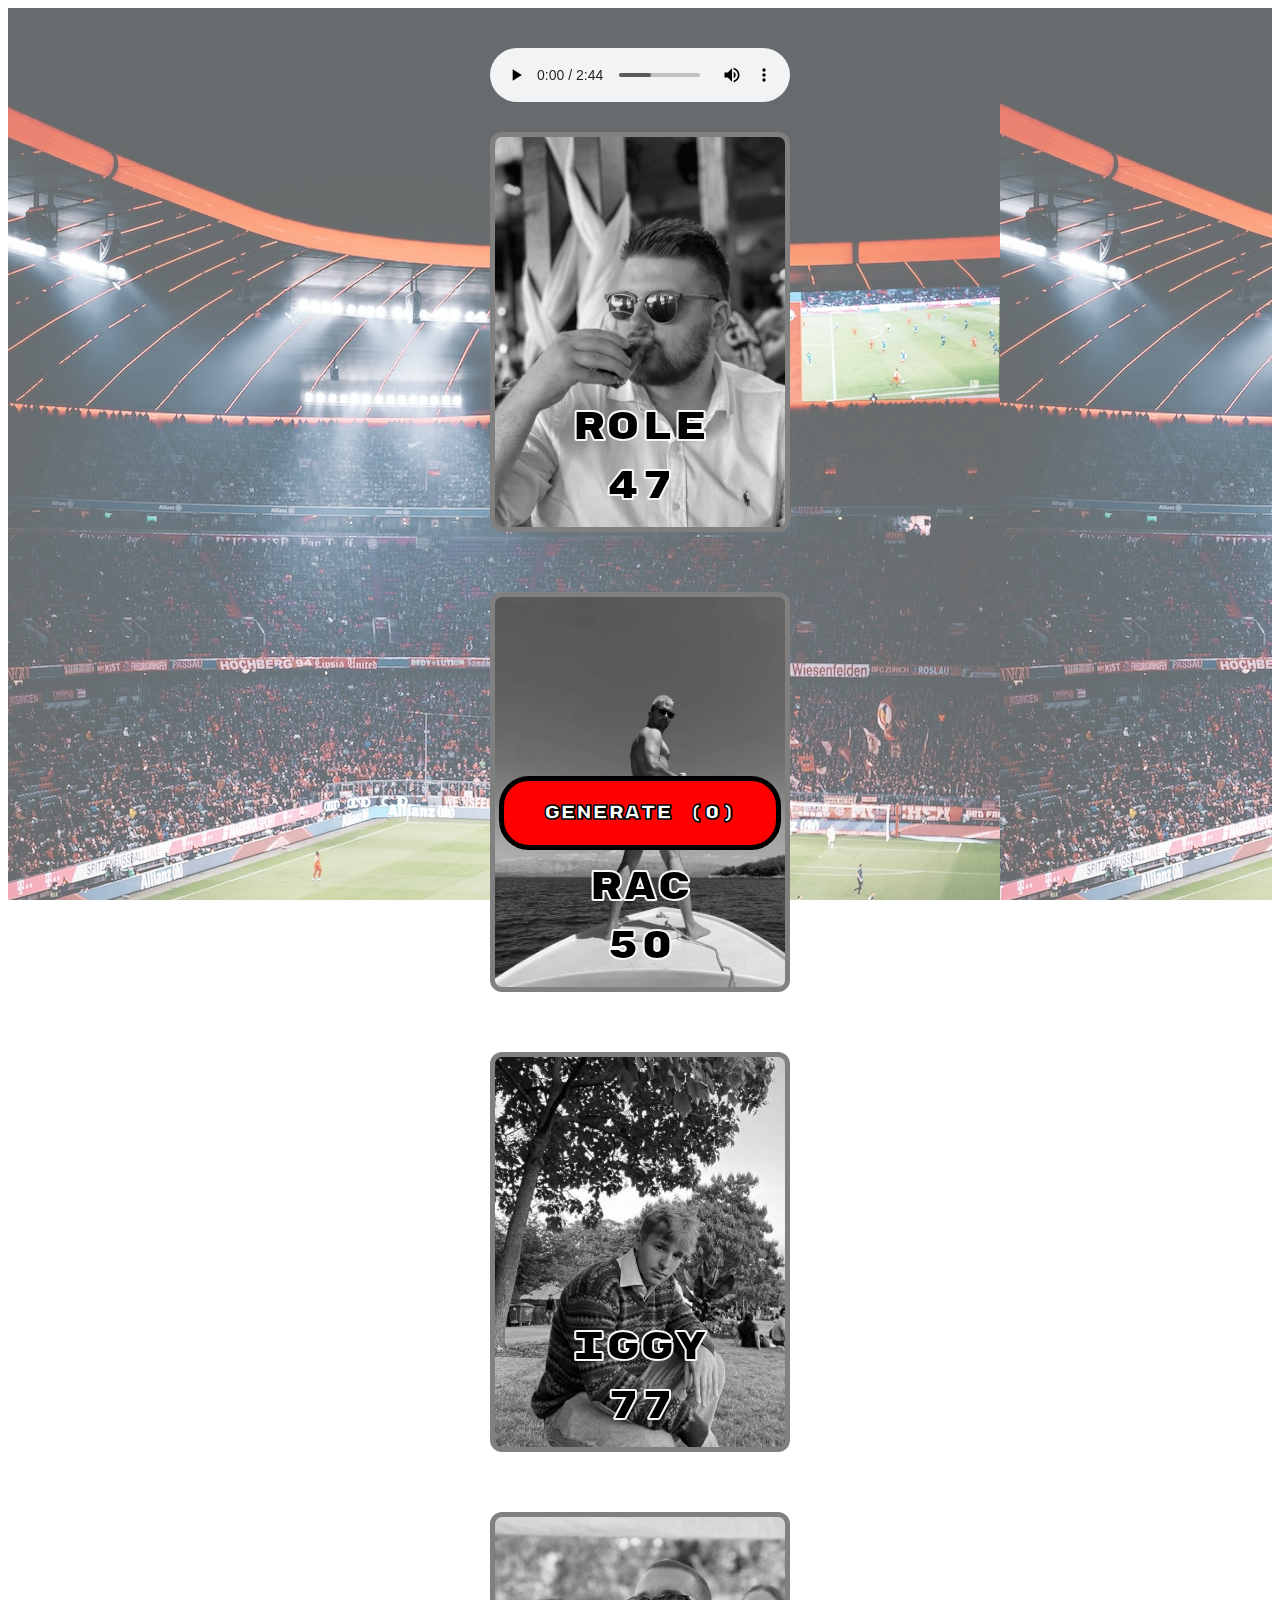
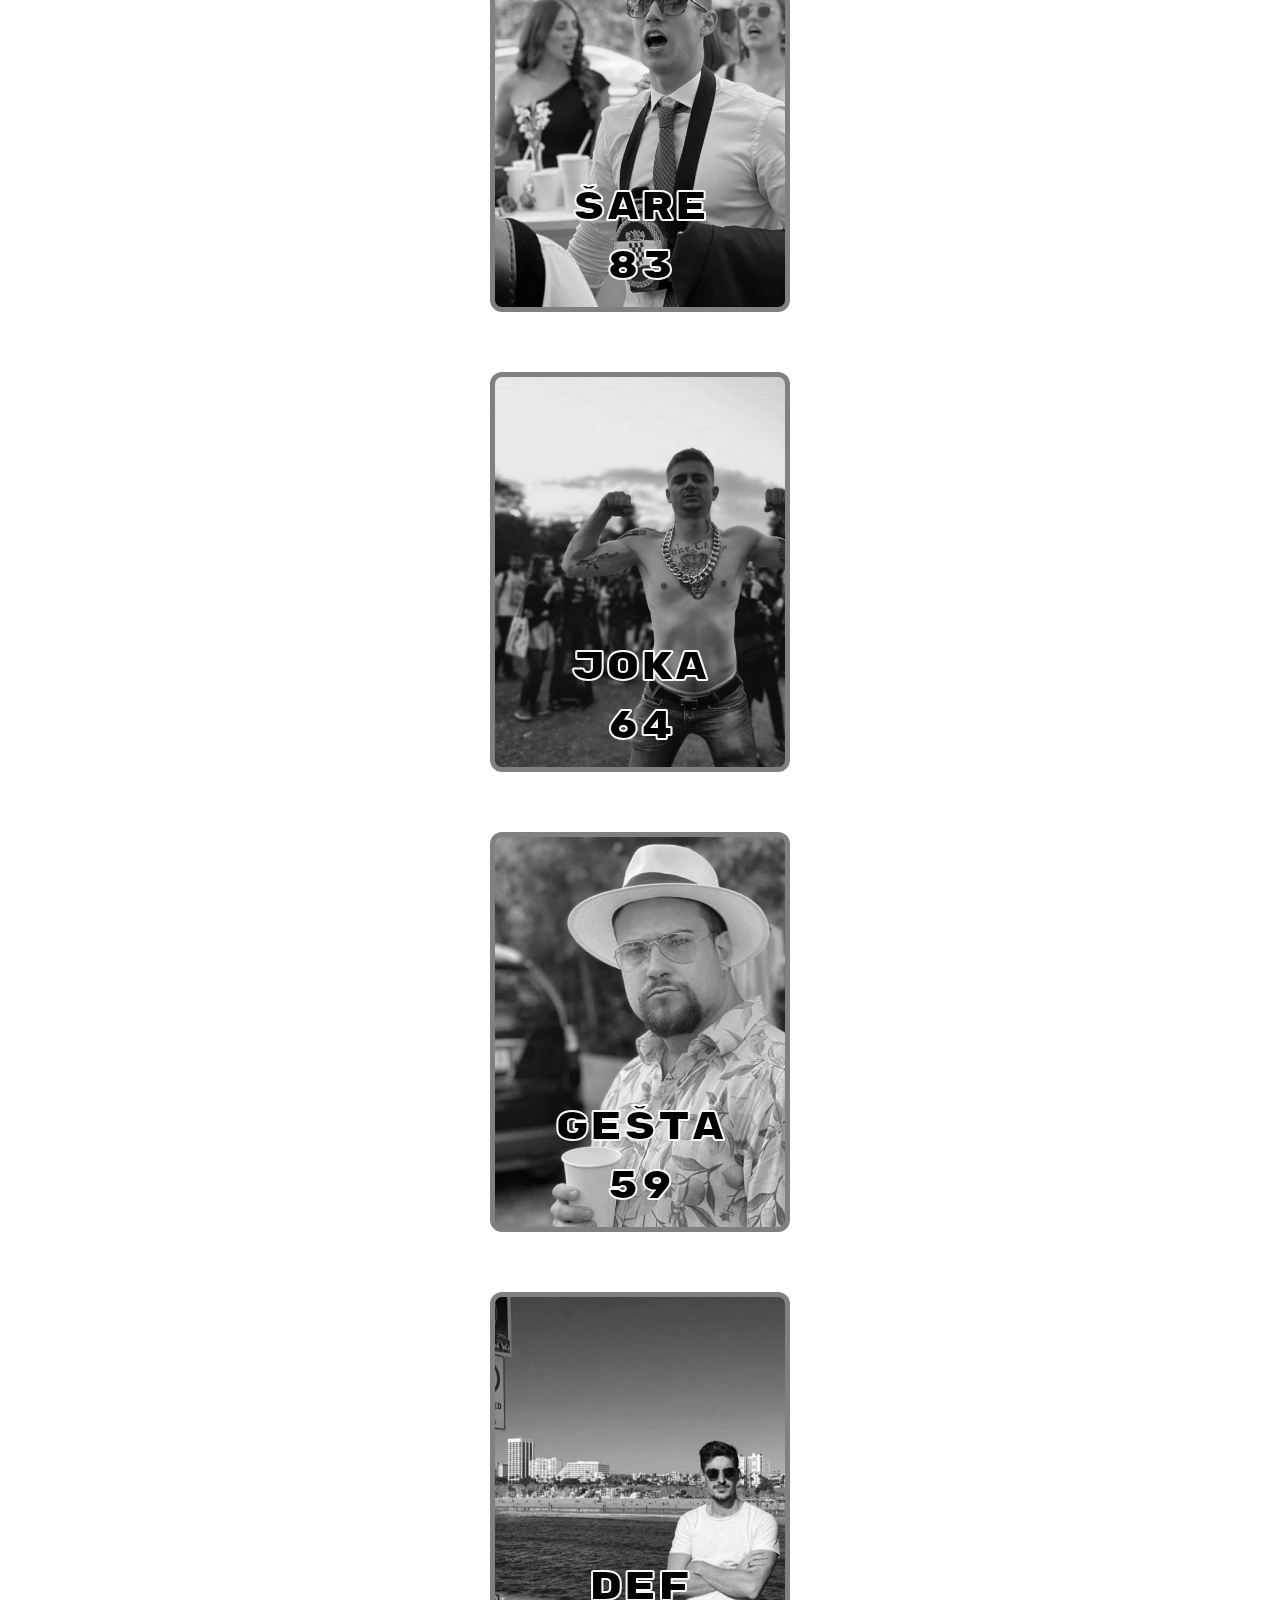
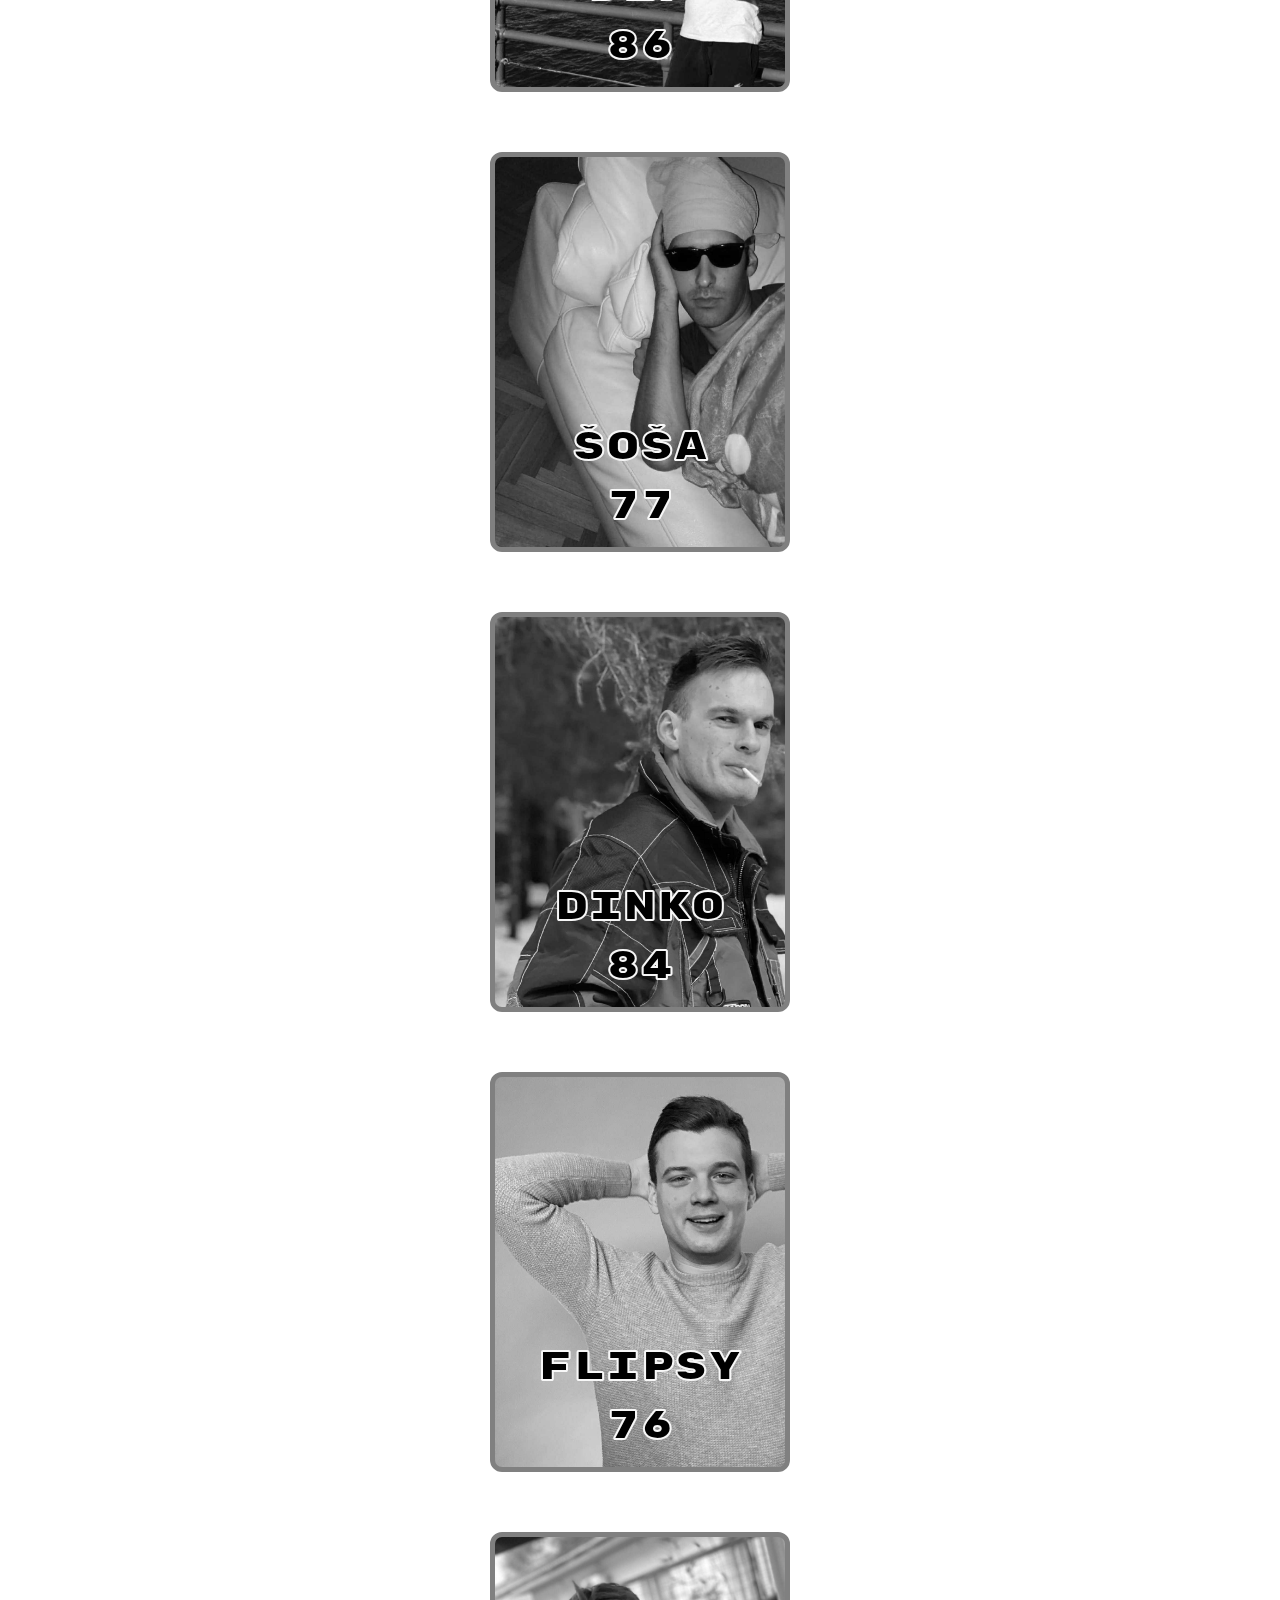
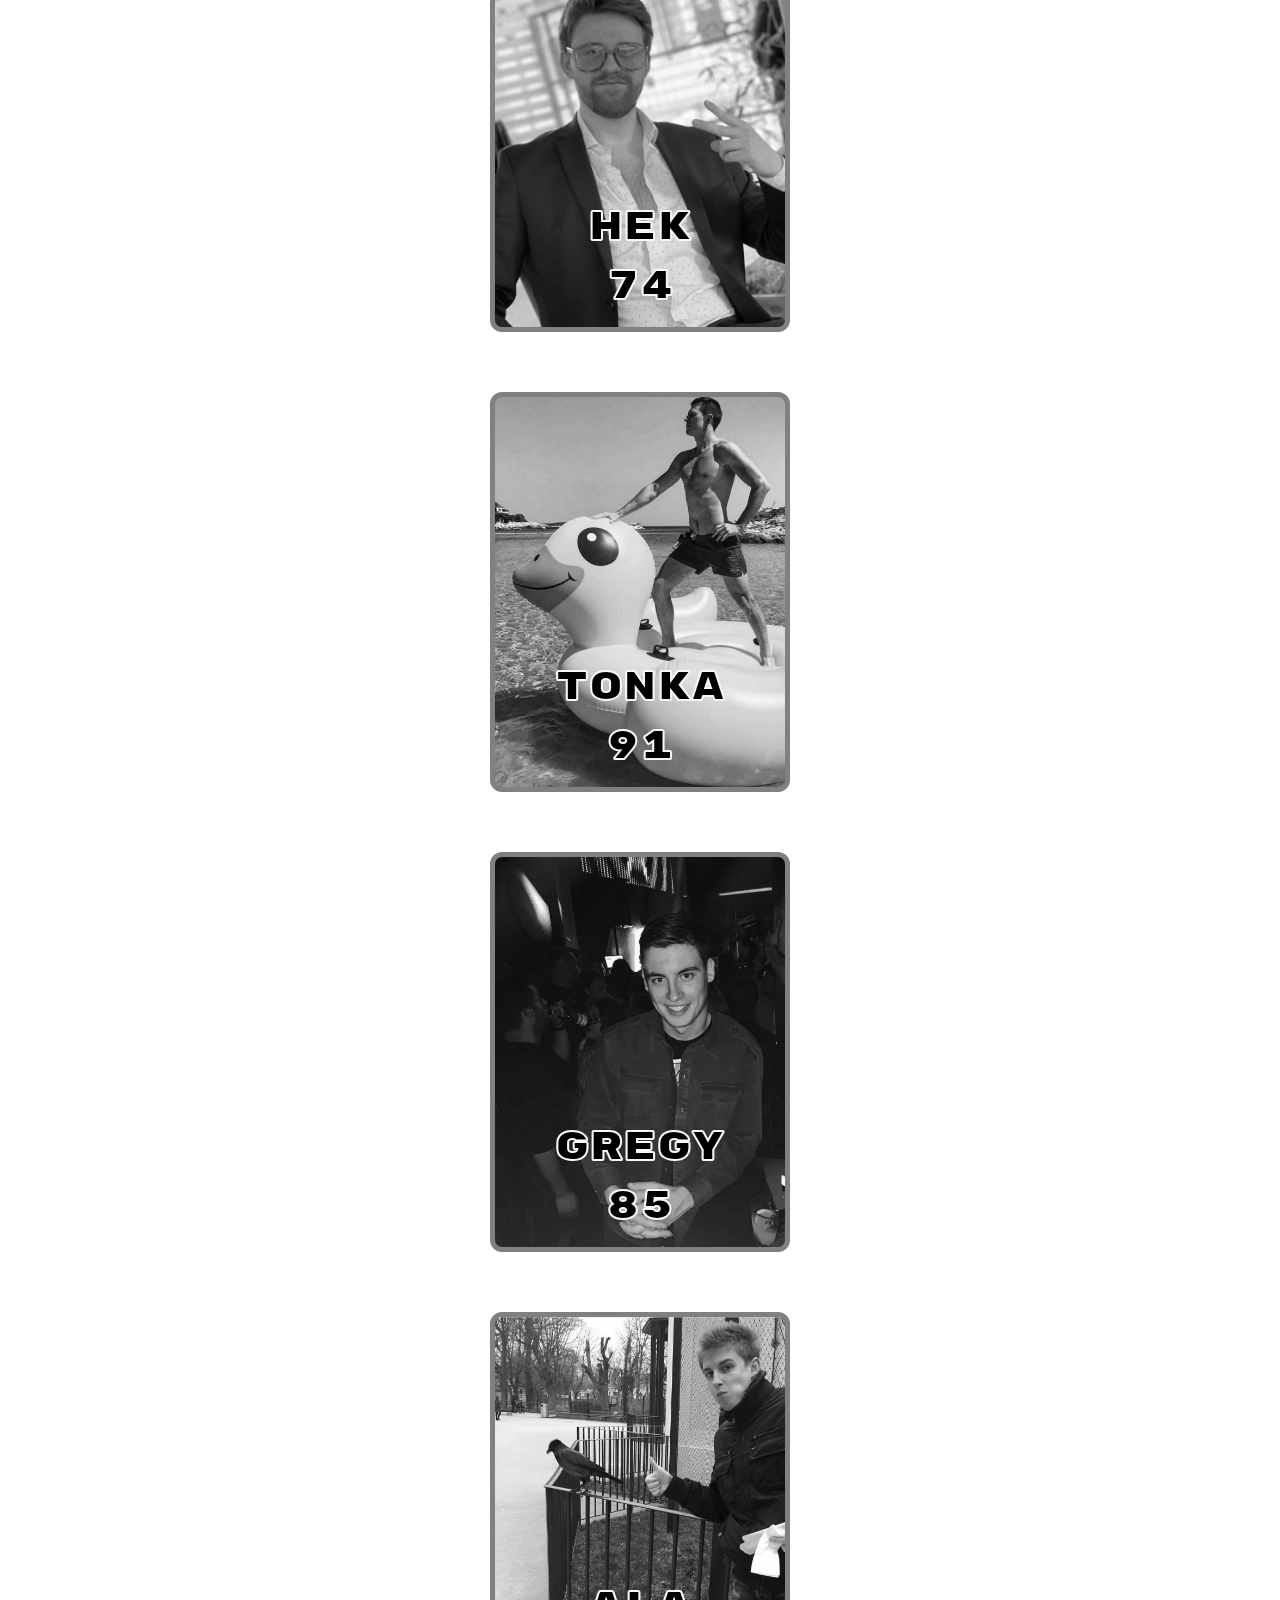
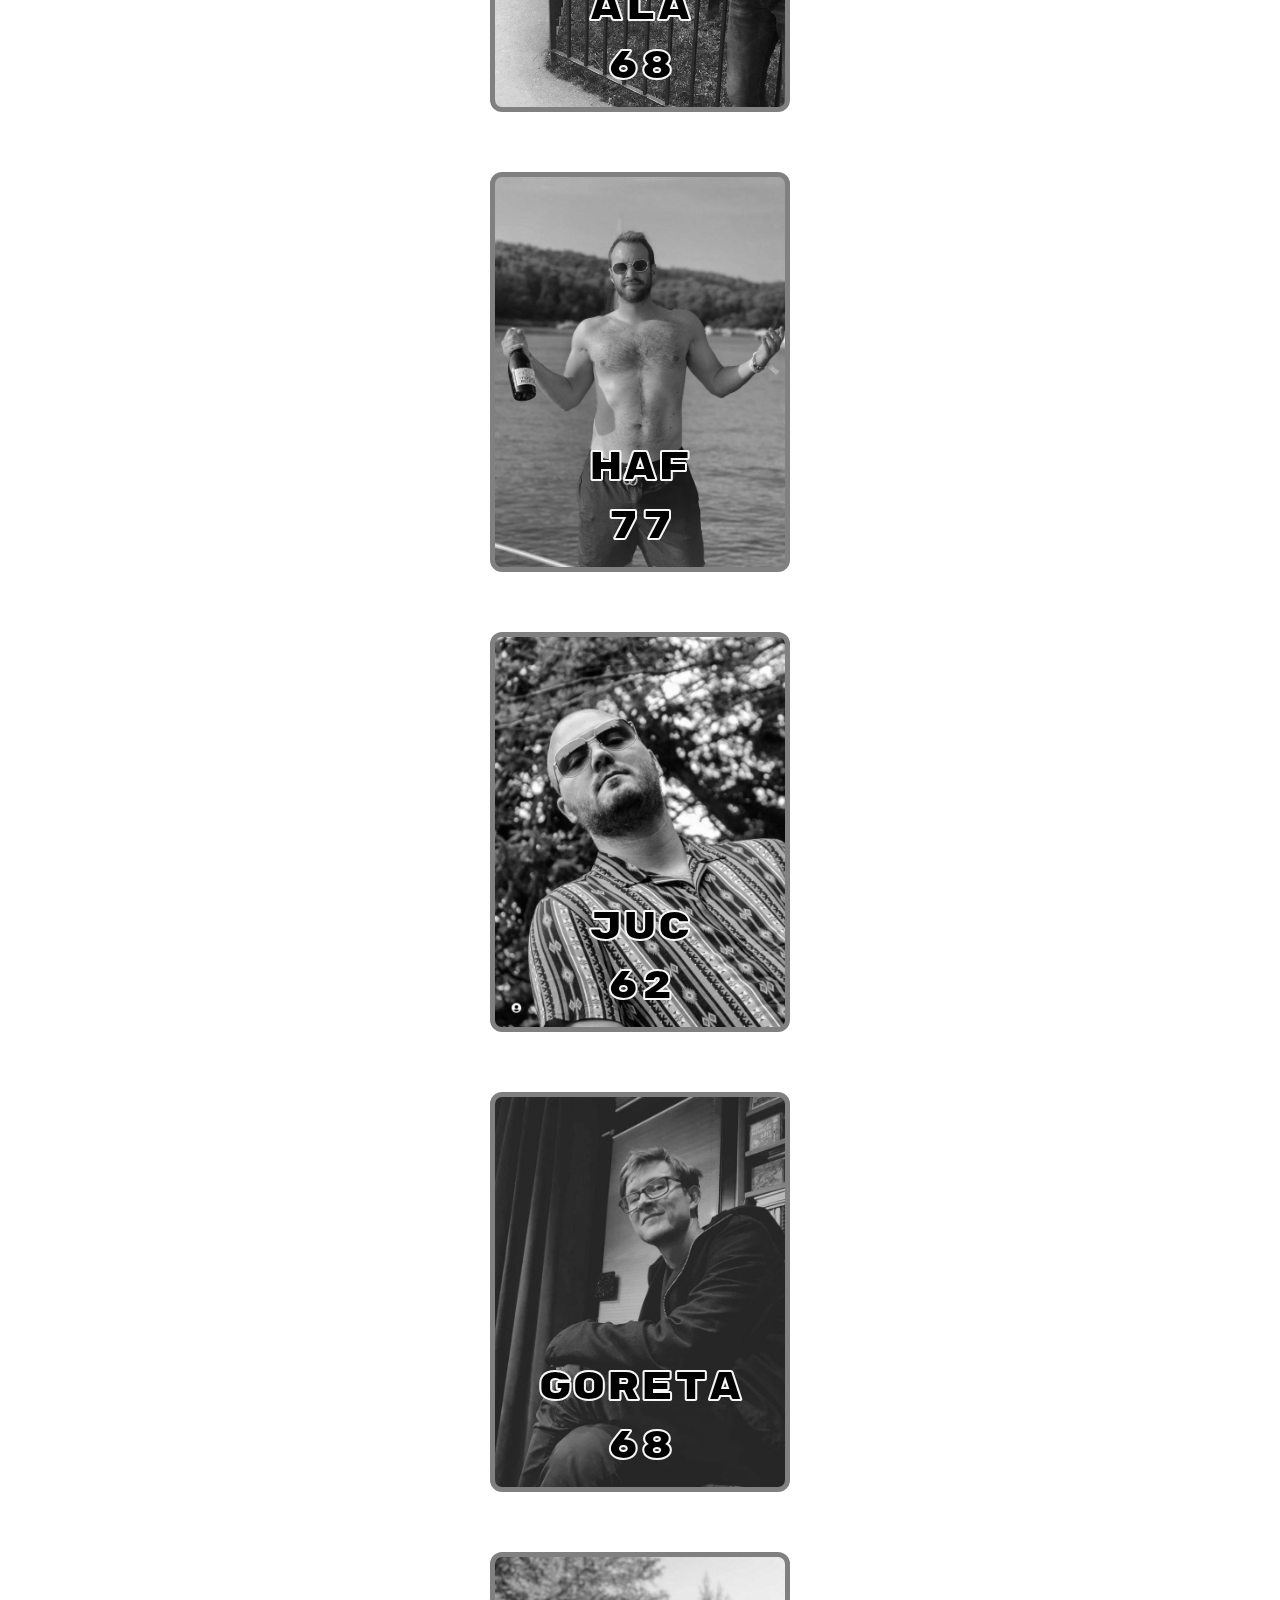
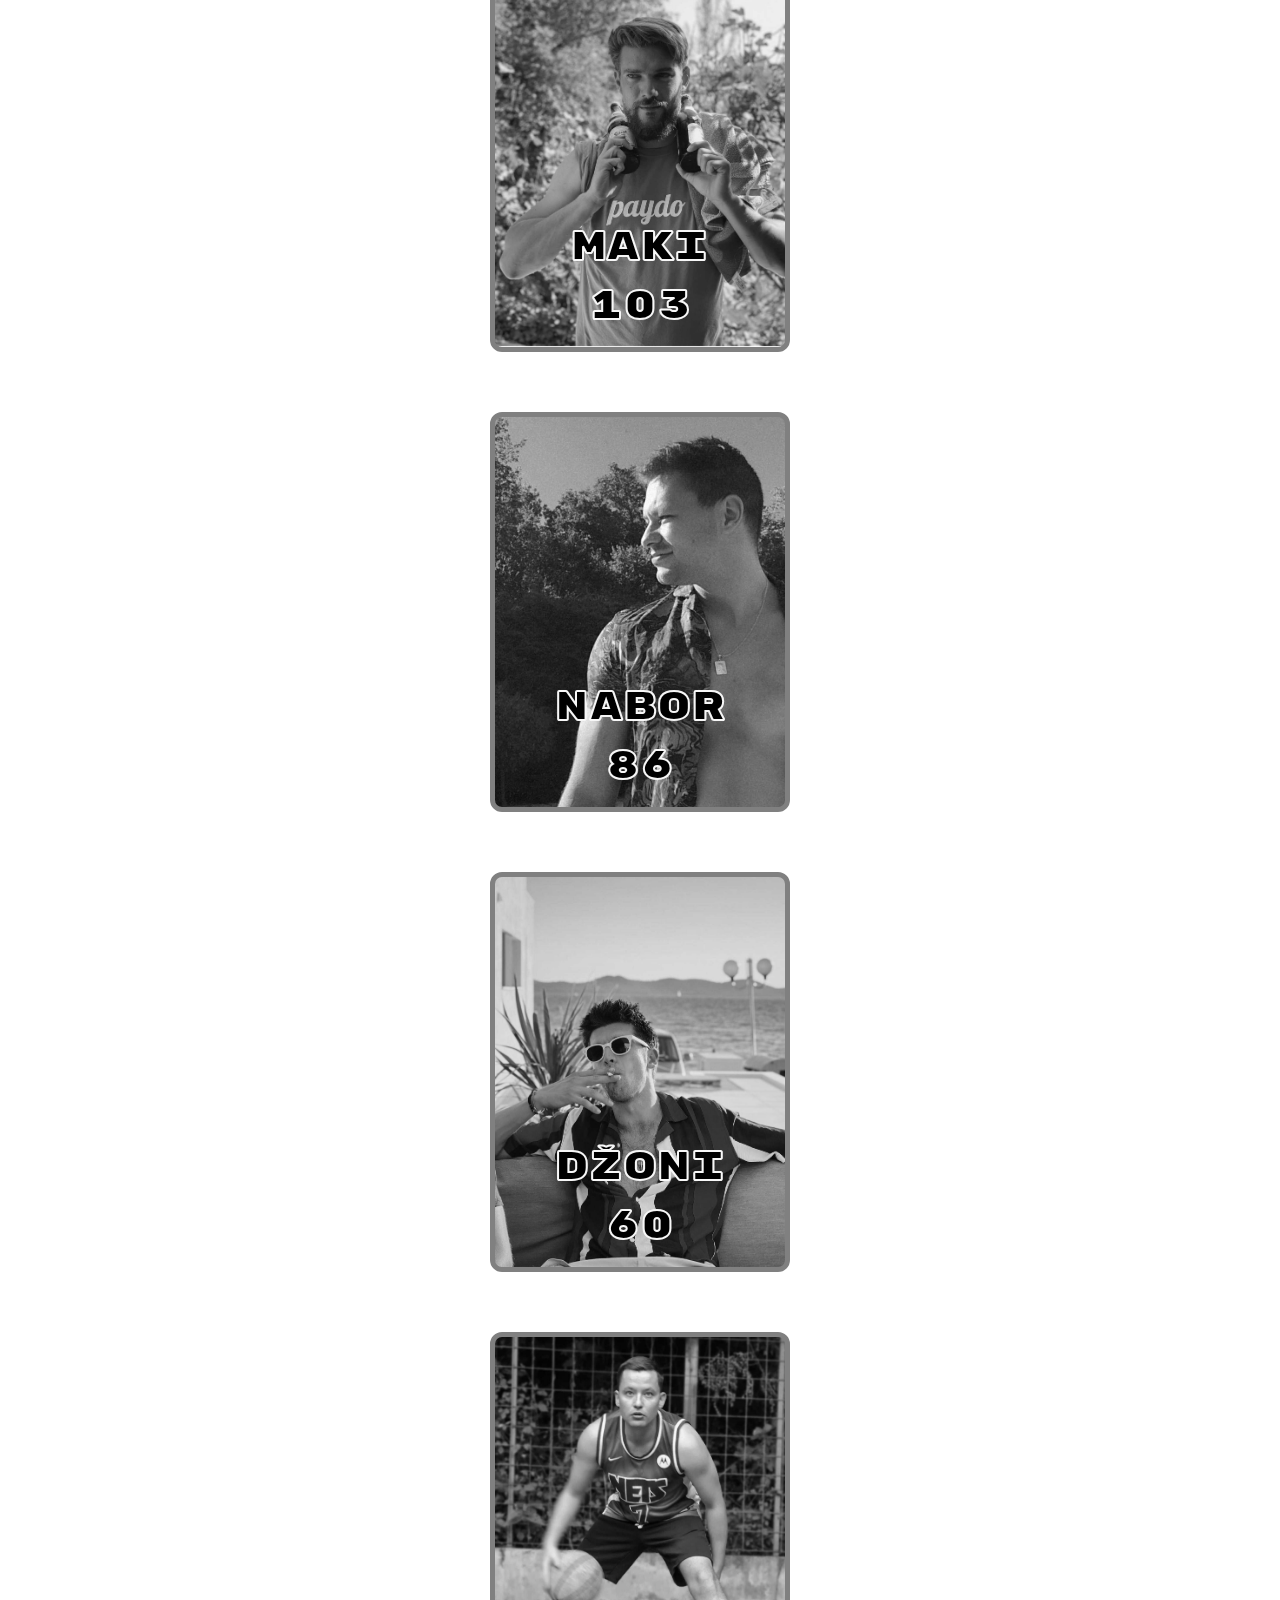
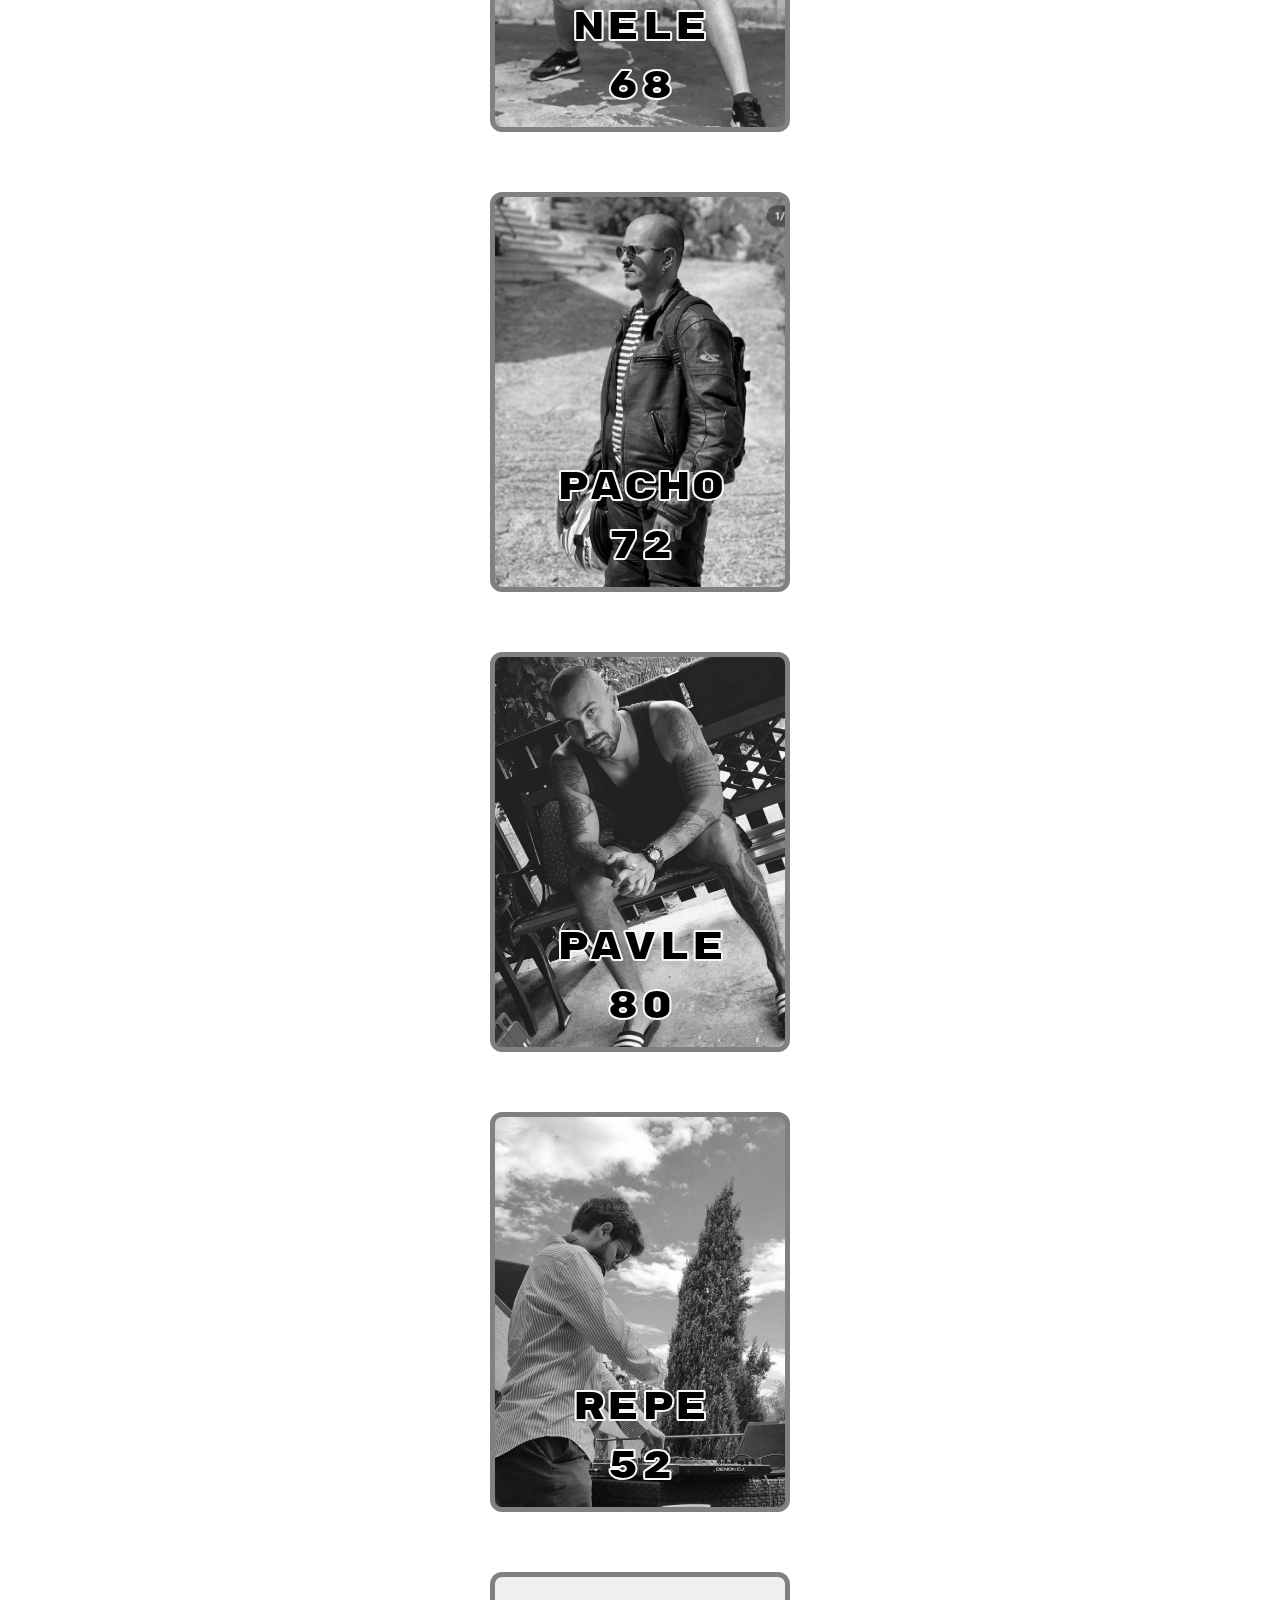
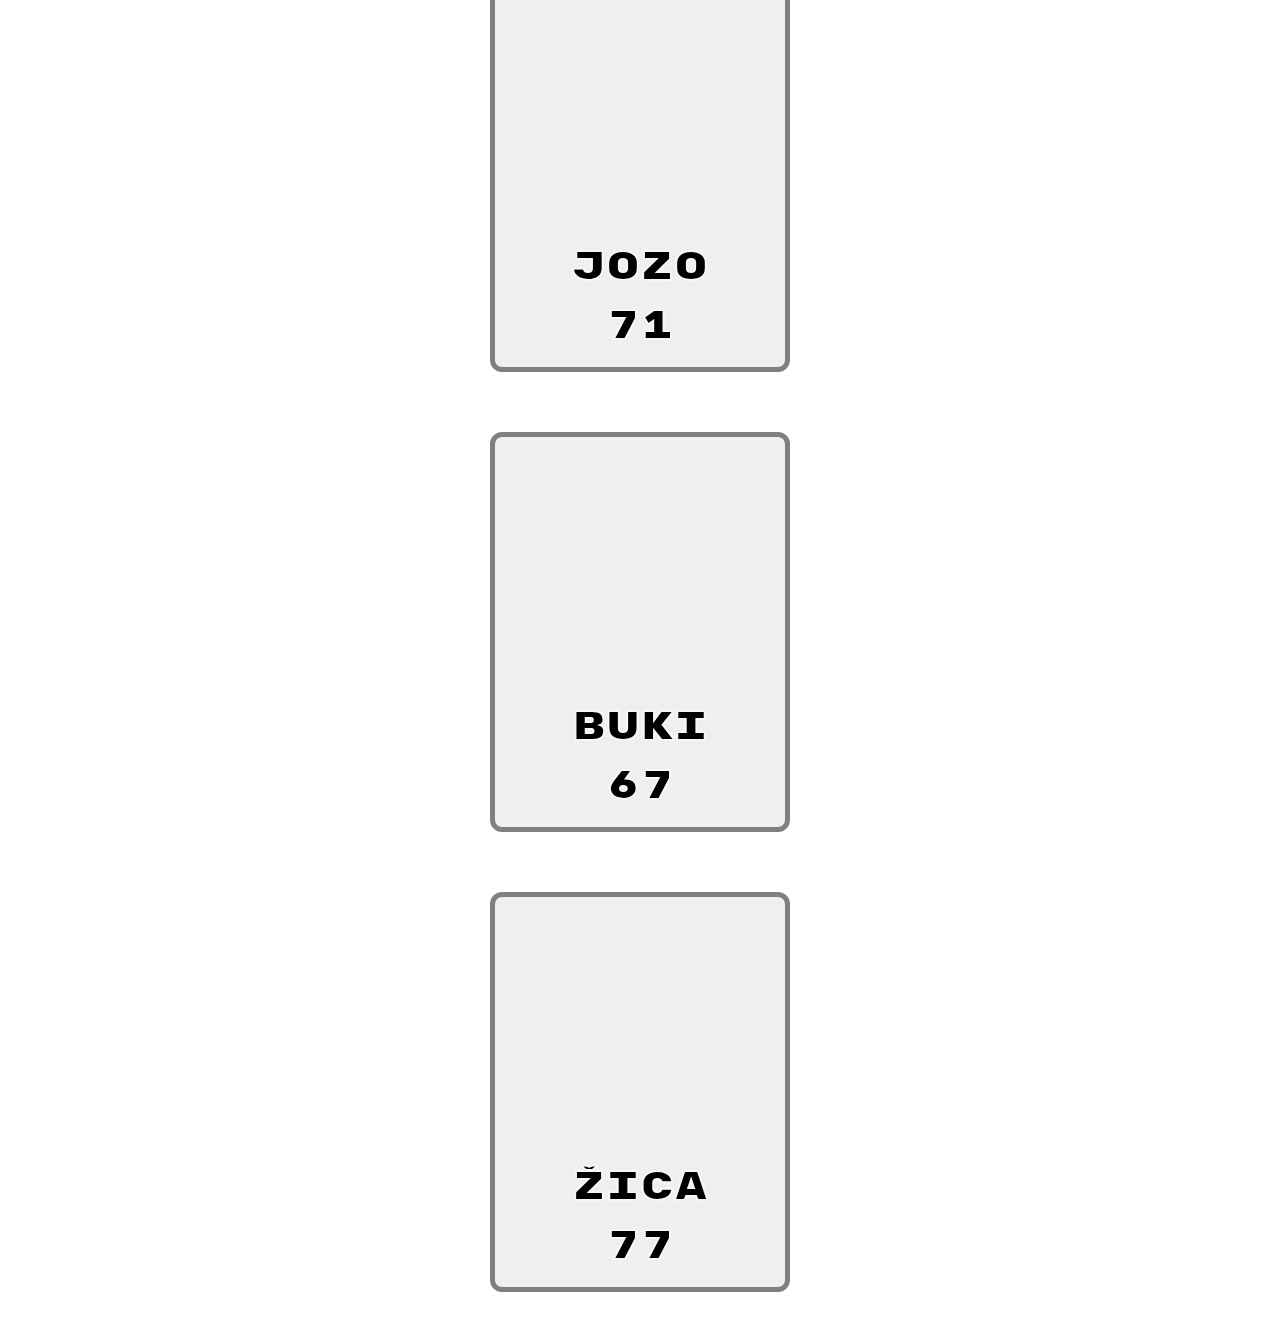
==== commit 0d0ffdd4: "update rejtinzi" ====
--- a/index.html
+++ b/index.html
@@ -17,22 +17,22 @@
             <audio autoplay controls loop>
                 <source src="Music/SUPER SMASH BROS - Choose Your Character Song.mp3" type="audio/mp3">
             </audio>
-            <button class="player" id="Role_button" data-name="Role" data-rating="52">
+            <button class="player" id="Role_button" data-name="Role" data-rating="47">
                 <div class="playerInfo">
                     <p class="playerName">Role</p>
-                    <p class="playerRating">52</p>
+                    <p class="playerRating">47</p>
                 </div>
             </button>
-            <button class="player" id="Rac_button" data-name="Rac" data-rating="55">
+            <button class="player" id="Rac_button" data-name="Rac" data-rating="50">
                 <div class="playerInfo">
                     <p class="playerName">Rac</p>
-                    <p class="playerRating">55</p>
+                    <p class="playerRating">50</p>
                 </div>
             </button>
-            <button class="player" id="Iggy_button" data-name="Iggy" data-rating="83">
+            <button class="player" id="Iggy_button" data-name="Iggy" data-rating="72">
                 <div class="playerInfo">
                     <p class="playerName">Iggy</p>
-                    <p class="playerRating">83</p>
+                    <p class="playerRating">77</p>
                 </div>
             </button>
             <button class="player" id="Šare_button" data-name="Šare" data-rating="83">
@@ -41,16 +41,16 @@
                     <p class="playerRating">83</p>
                 </div>
             </button>
-            <button class="player" id="Joka_button" data-name="Joka" data-rating="56">
+            <button class="player" id="Joka_button" data-name="Joka" data-rating="64">
                 <div class="playerInfo">
                     <p class="playerName">Joka</p>
-                    <p class="playerRating">56</p>
+                    <p class="playerRating">64</p>
                 </div>
             </button>
-            <button class="player" id="Gešta_button" data-name="Gešta" data-rating="56">
+            <button class="player" id="Gešta_button" data-name="Gešta" data-rating="59">
                 <div class="playerInfo">
                     <p class="playerName">Gešta</p>
-                    <p class="playerRating">56</p>
+                    <p class="playerRating">59</p>
                 </div>
             </button>
             <button class="player" id="Def_button" data-name="Def" data-rating="86">
@@ -71,10 +71,10 @@
                     <p class="playerRating">84</p>
                 </div>
             </button>
-            <button class="player" id="Flipsy_button" data-name="Flipsy" data-rating="68">
+            <button class="player" id="Flipsy_button" data-name="Flipsy" data-rating="76">
                 <div class="playerInfo">
                     <p class="playerName">Flipsy</p>
-                    <p class="playerRating">68</p>
+                    <p class="playerRating">76</p>
                 </div>
             </button>
             <button class="player" id="Hek_button" data-name="Hek" data-rating="74">
@@ -83,22 +83,22 @@
                     <p class="playerRating">74</p>
                 </div>
             </button>
-            <button class="player" id="Tonka_button" data-name="Tonka" data-rating="88">
+            <button class="player" id="Tonka_button" data-name="Tonka" data-rating="91">
                 <div class="playerInfo">
                     <p class="playerName">Tonka</p>
-                    <p class="playerRating">88</p>
+                    <p class="playerRating">91</p>
                 </div>
             </button>
-            <button class="player" id="Gregy_button" data-name="Gregy" data-rating="77">
+            <button class="player" id="Gregy_button" data-name="Gregy" data-rating="85">
                 <div class="playerInfo">
                     <p class="playerName">Gregy</p>
-                    <p class="playerRating">77</p>
+                    <p class="playerRating">85</p>
                 </div>
             </button>
-            <button class="player" id="Ala_button" data-name="Ala" data-rating="79">
+            <button class="player" id="Ala_button" data-name="Ala" data-rating="68">
                 <div class="playerInfo">
                     <p class="playerName">Ala</p>
-                    <p class="playerRating">79</p>
+                    <p class="playerRating">68</p>
                 </div>
             </button>
             <button class="player" id="Haf_button" data-name="Haf" data-rating="77">
@@ -107,22 +107,22 @@
                     <p class="playerRating">77</p>
                 </div>
             </button>
-            <button class="player" id="Juc_button" data-name="Juc" data-rating="70">
+            <button class="player" id="Juc_button" data-name="Juc" data-rating="62">
                 <div class="playerInfo">
                     <p class="playerName">Juc</p>
-                    <p class="playerRating">70</p>
+                    <p class="playerRating">62</p>
                 </div>
             </button>
-            <button class="player" id="Goreta_button" data-name="Goreta" data-rating="73">
+            <button class="player" id="Goreta_button" data-name="Goreta" data-rating="68">
                 <div class="playerInfo">
                     <p class="playerName">Goreta</p>
-                    <p class="playerRating">73</p>
+                    <p class="playerRating">68</p>
                 </div>
             </button>
-            <button class="player" id="Maki_button" data-name="Maki" data-rating="95">
+            <button class="player" id="Maki_button" data-name="Maki" data-rating="103">
                 <div class="playerInfo">
                     <p class="playerName">Maki</p>
-                    <p class="playerRating">95</p>
+                    <p class="playerRating">103</p>
                 </div>
             </button>
             <button class="player" id="Nabor_button" data-name="Nabor" data-rating="86">
@@ -131,22 +131,22 @@
                     <p class="playerRating">86</p>
                 </div>
             </button>
-            <button class="player" id="Džoni_button" data-name="Džoni" data-rating="58">
+            <button class="player" id="Džoni_button" data-name="Džoni" data-rating="60">
                 <div class="playerInfo">
                     <p class="playerName">Džoni</p>
-                    <p class="playerRating">58</p>
+                    <p class="playerRating">60</p>
                 </div>
             </button>
-            <button class="player" id="Nele_button" data-name="Nele" data-rating="71">
+            <button class="player" id="Nele_button" data-name="Nele" data-rating="68">
                 <div class="playerInfo">
                     <p class="playerName">Nele</p>
-                    <p class="playerRating">71</p>
+                    <p class="playerRating">68</p>
                 </div>
             </button>
-            <button class="player" id="Pacho_button" data-name="Pacho" data-rating="66">
+            <button class="player" id="Pacho_button" data-name="Pacho" data-rating="72">
                 <div class="playerInfo">
                     <p class="playerName">Pacho</p>
-                    <p class="playerRating">66</p>
+                    <p class="playerRating">72</p>
                 </div>
             </button>
             <button class="player" id="Pavle_button" data-name="Pavle" data-rating="80">
@@ -155,10 +155,10 @@
                     <p class="playerRating">80</p>
                 </div>
             </button>
-            <button class="player" id="Repe_button" data-name="Repe" data-rating="50">
+            <button class="player" id="Repe_button" data-name="Repe" data-rating="52">
                 <div class="playerInfo">
                     <p class="playerName">Repe</p>
-                    <p class="playerRating">50</p>
+                    <p class="playerRating">52</p>
                 </div>
             </button>
             <button class="player" id="Jozo_button" data-name="Jozo" data-rating="71">
@@ -167,10 +167,16 @@
                     <p class="playerRating">71</p>
                 </div>
             </button>
-            <button class="player" id="Buki_button" data-name="Buki" data-rating="70">
+            <button class="player" id="Buki_button" data-name="Buki" data-rating="67">
                 <div class="playerInfo">
                     <p class="playerName">Buki</p>
-                    <p class="playerRating">70</p>
+                    <p class="playerRating">67</p>
+                </div>
+            </button>
+            <button class="player" id="Žica_button" data-name="Žica" data-rating="77">
+                <div class="playerInfo">
+                    <p class="playerName">Žica</p>
+                    <p class="playerRating">77</p>
                 </div>
             </button>
             <button id="generateButton">Generate (0)</button>
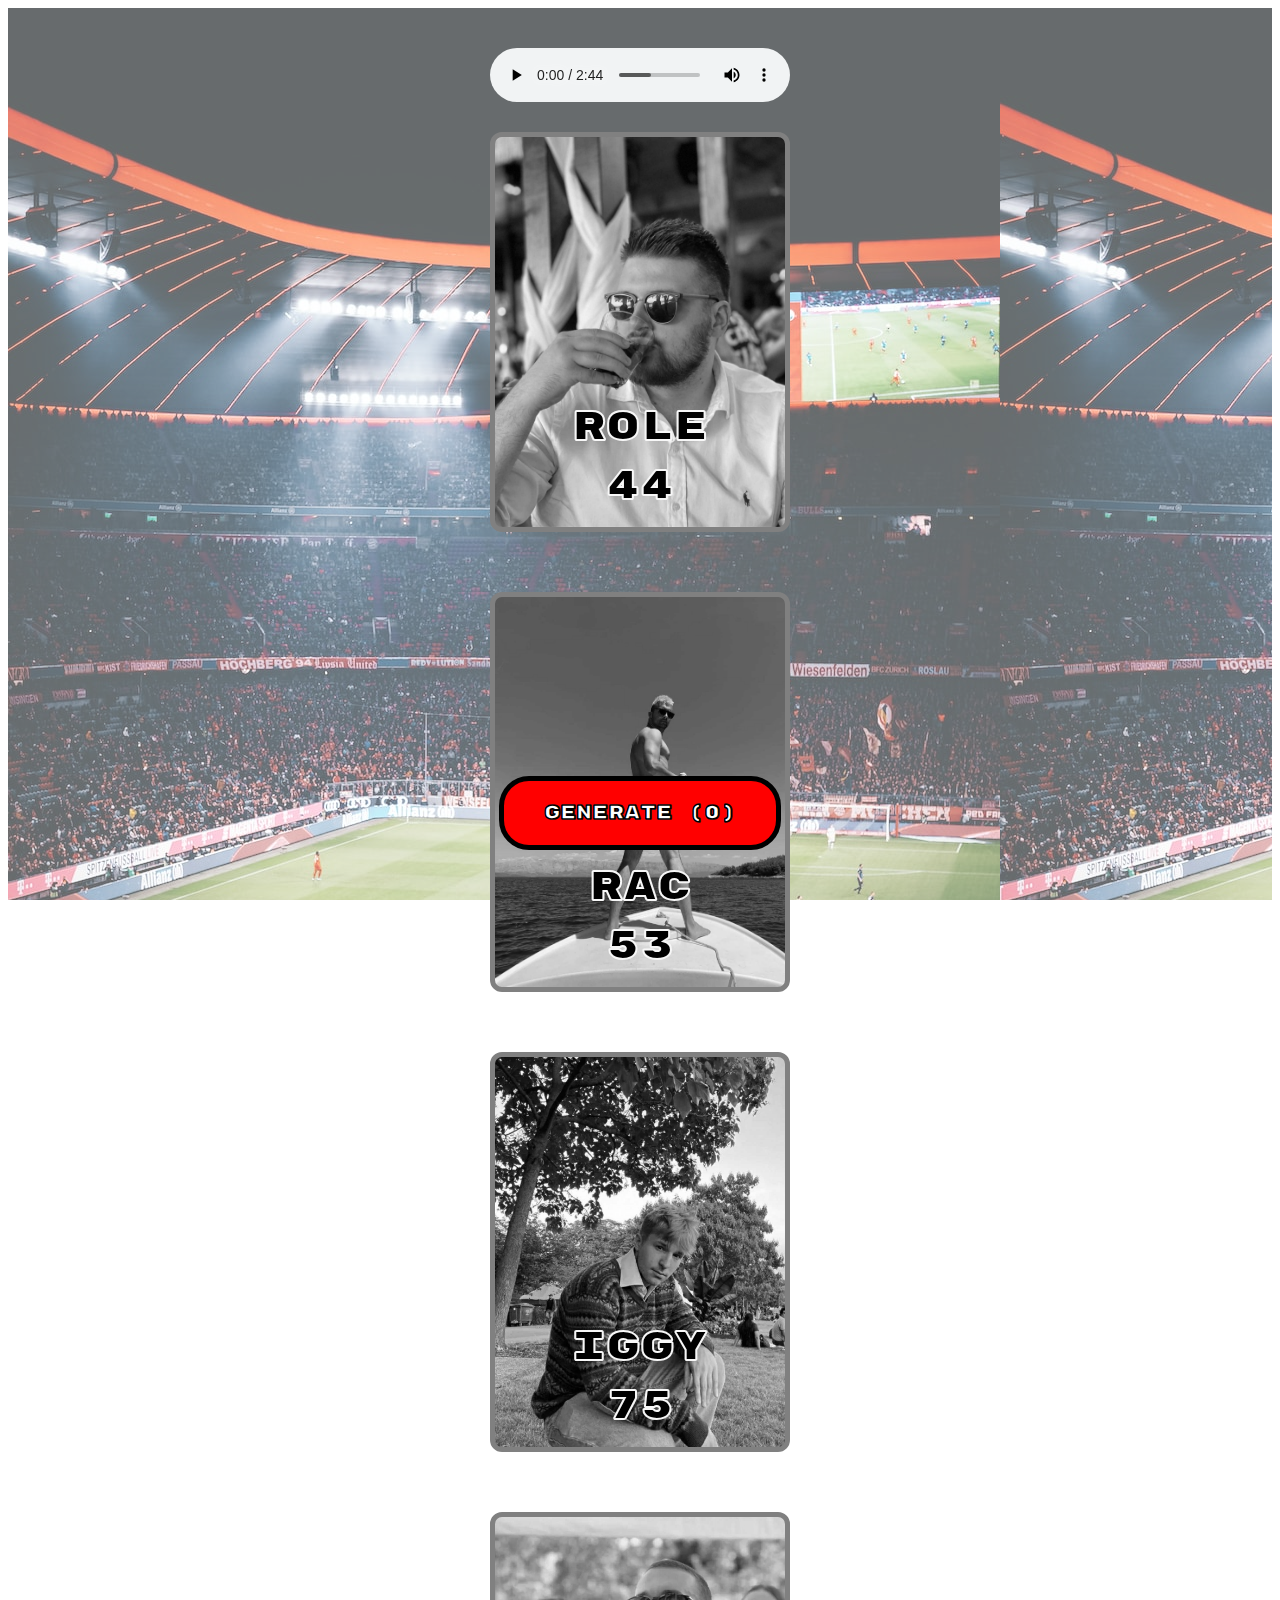
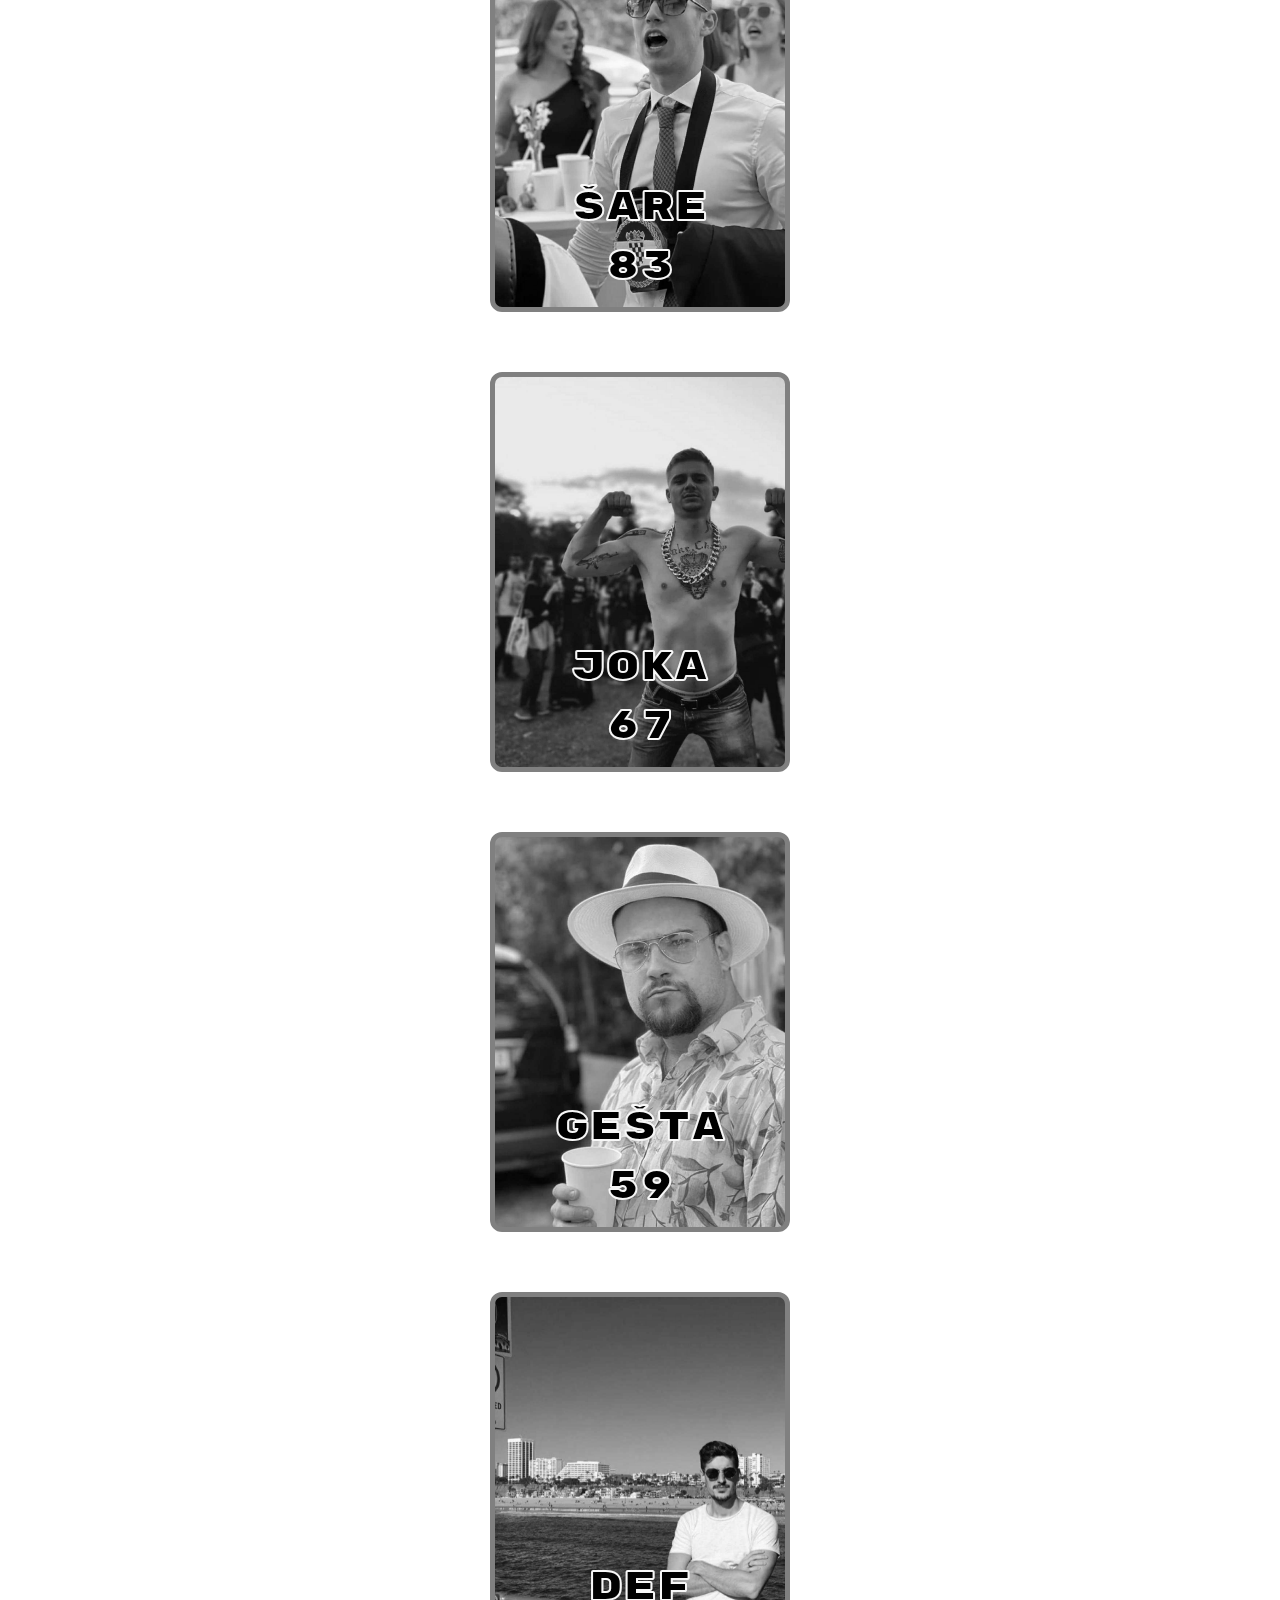
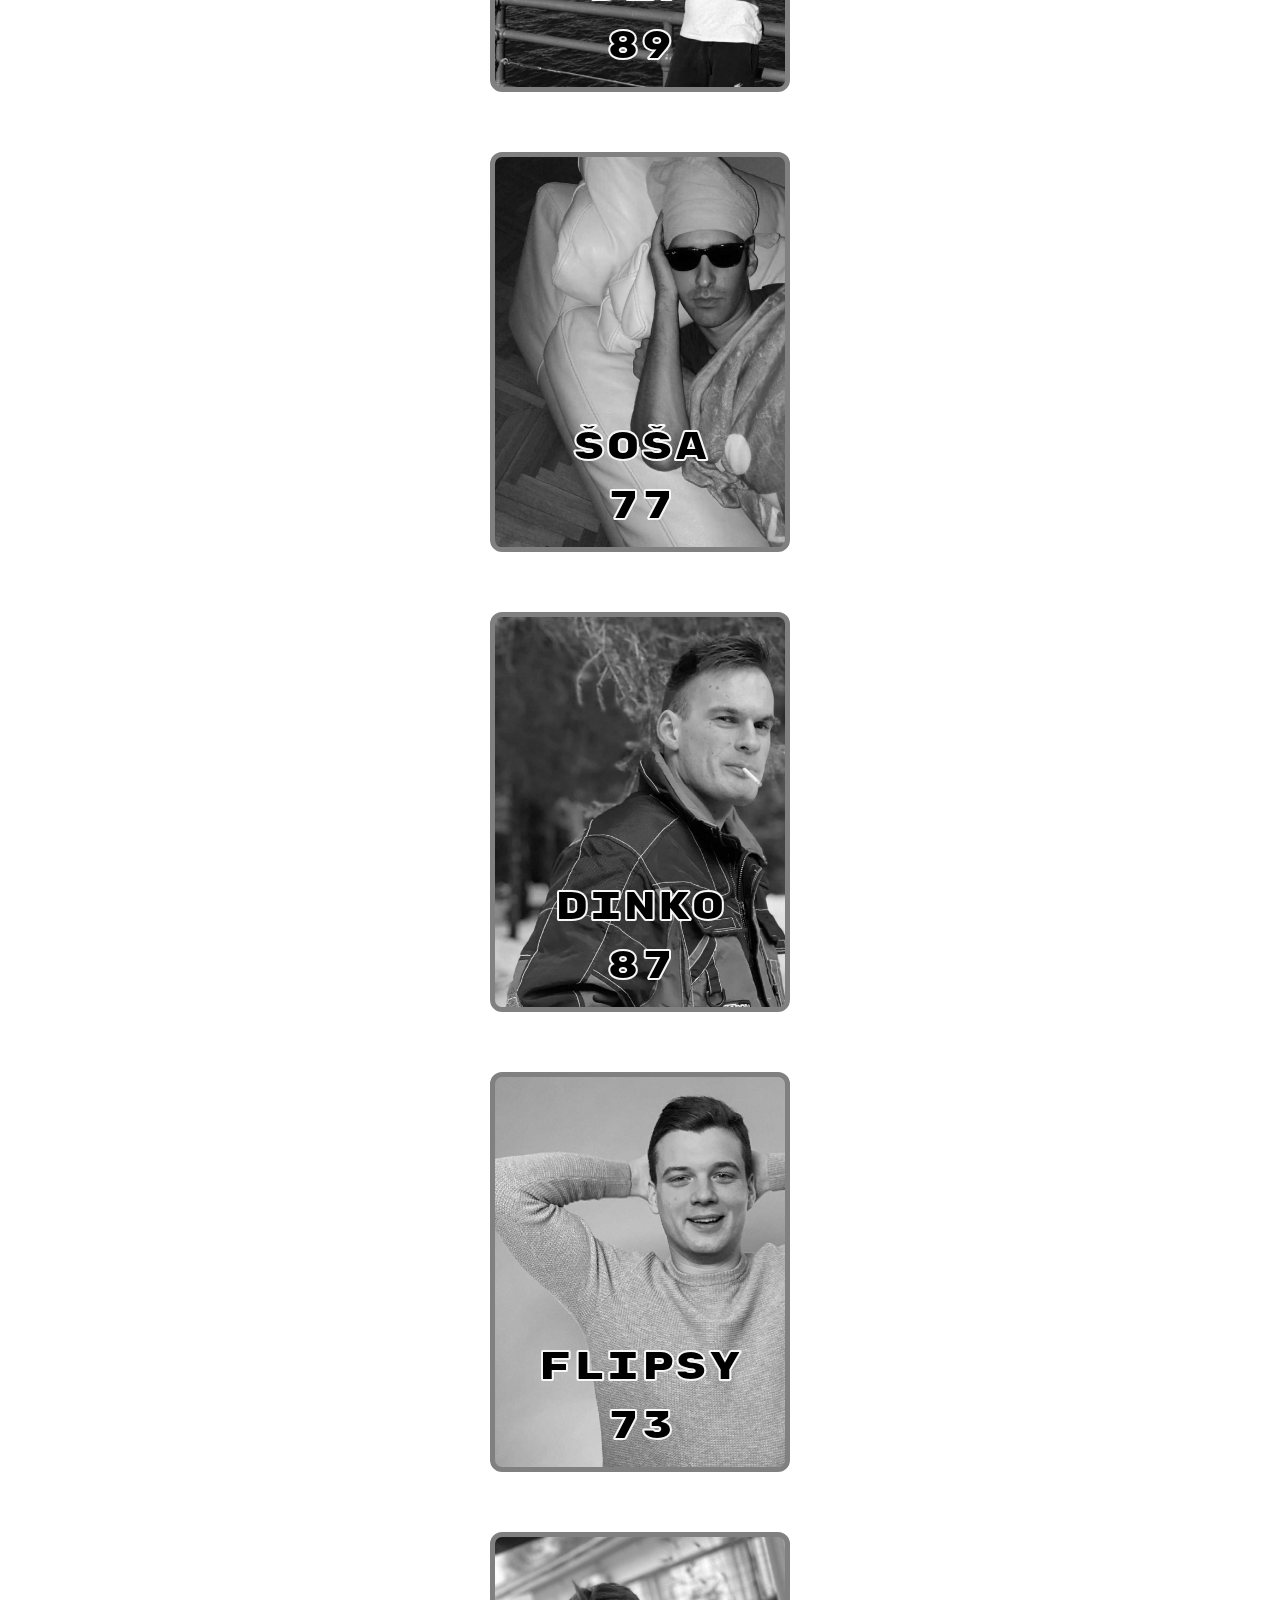
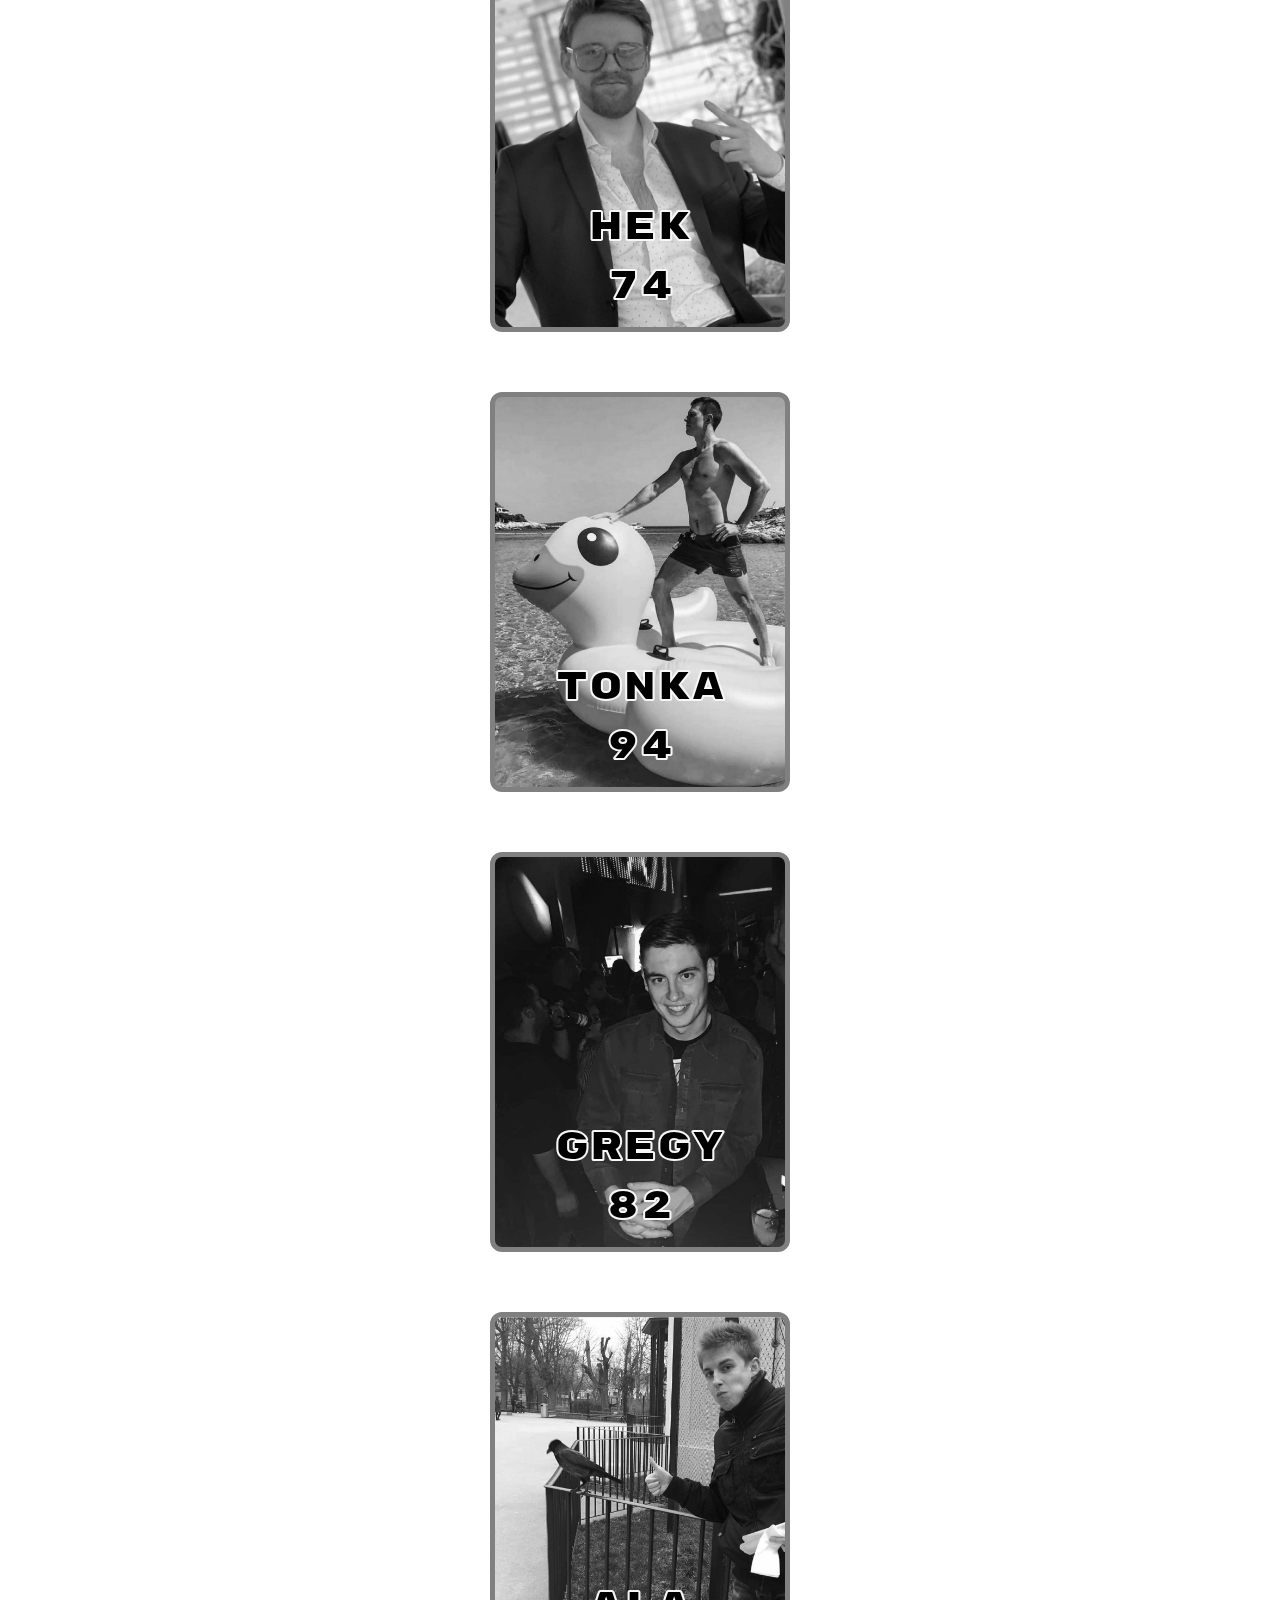
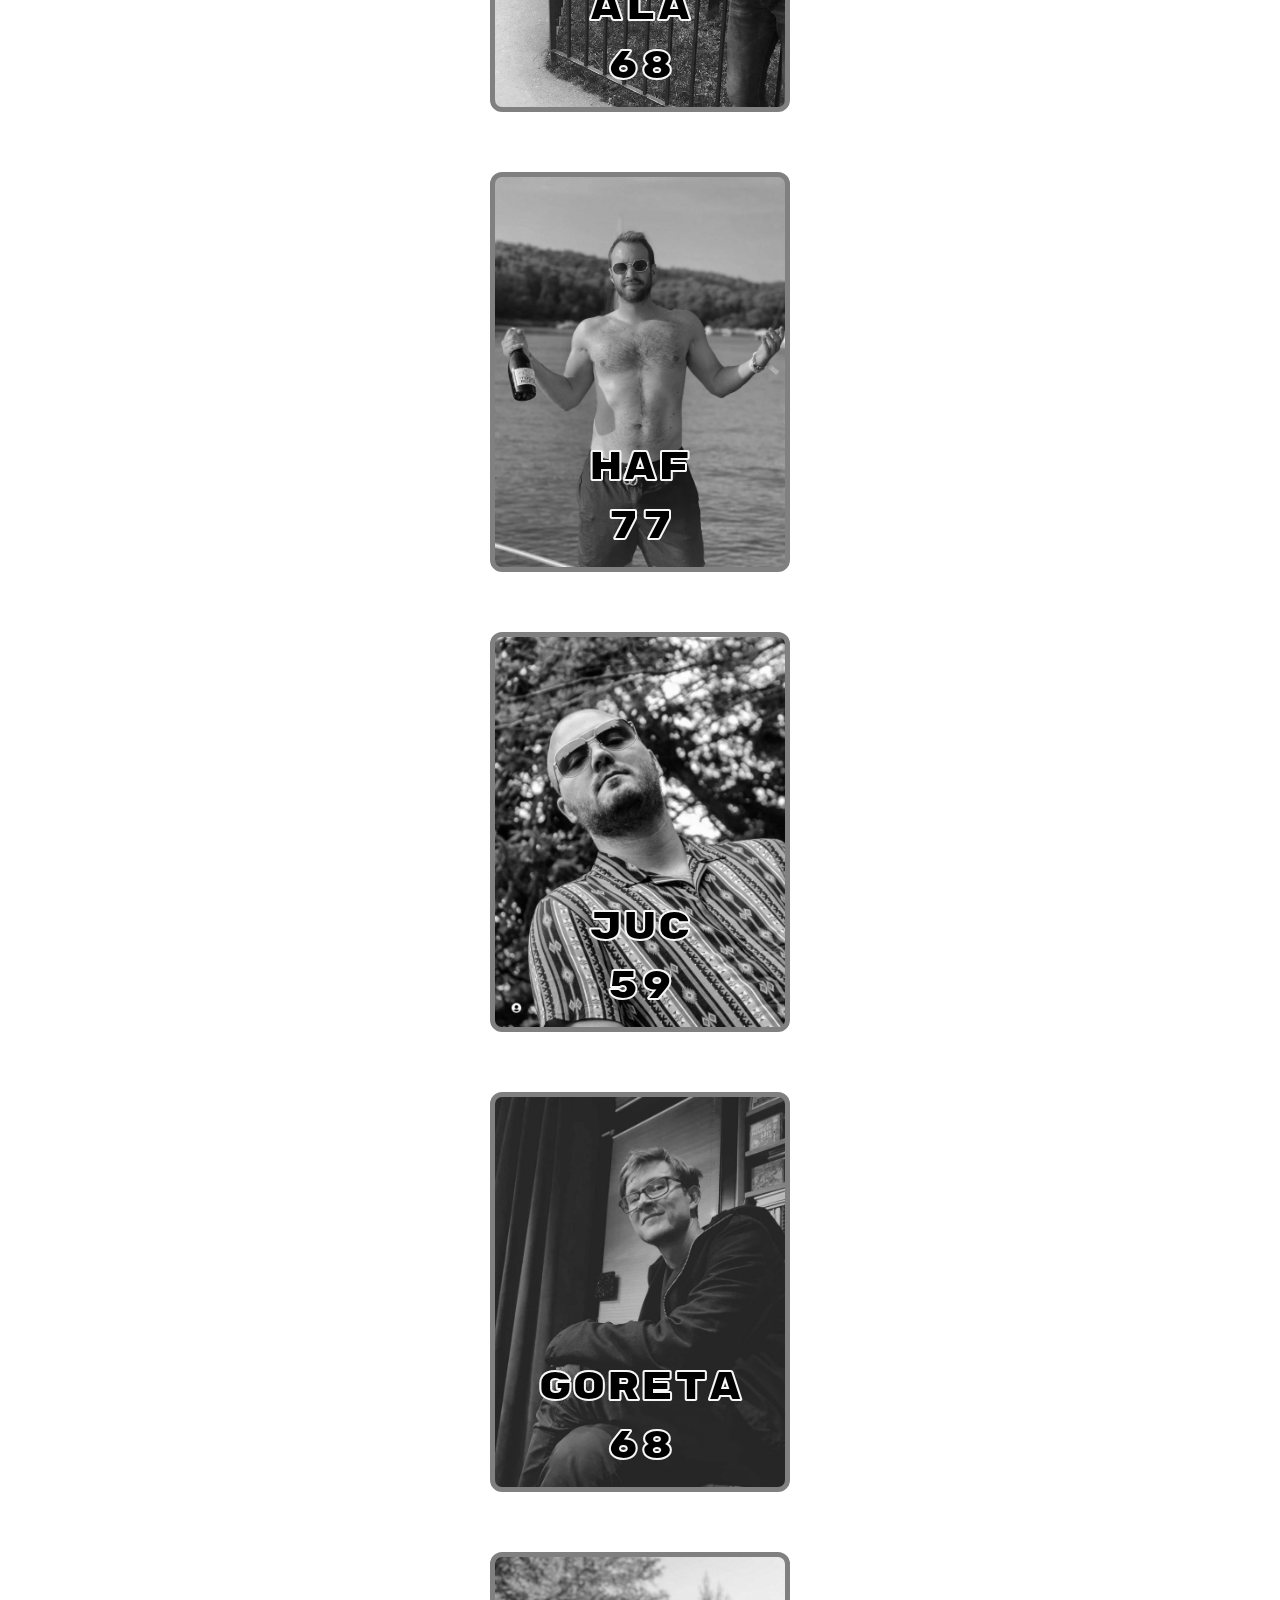
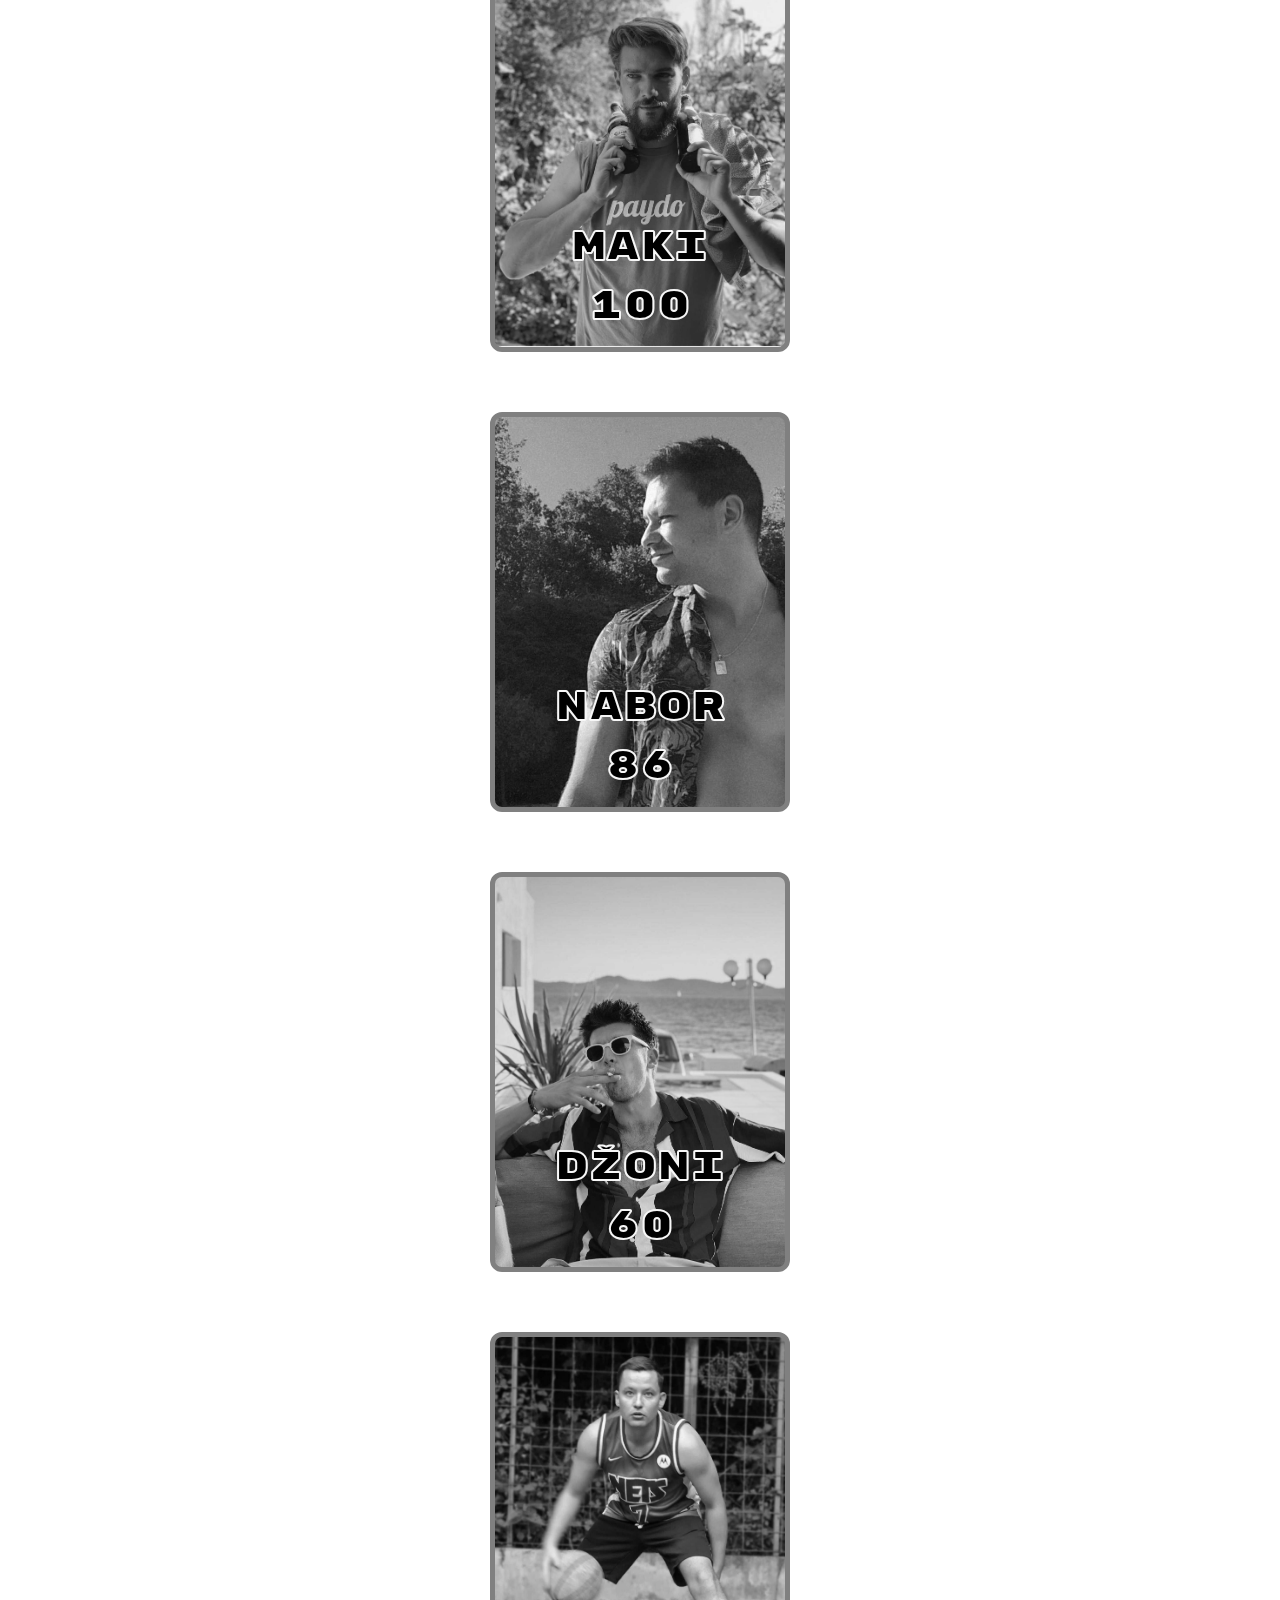
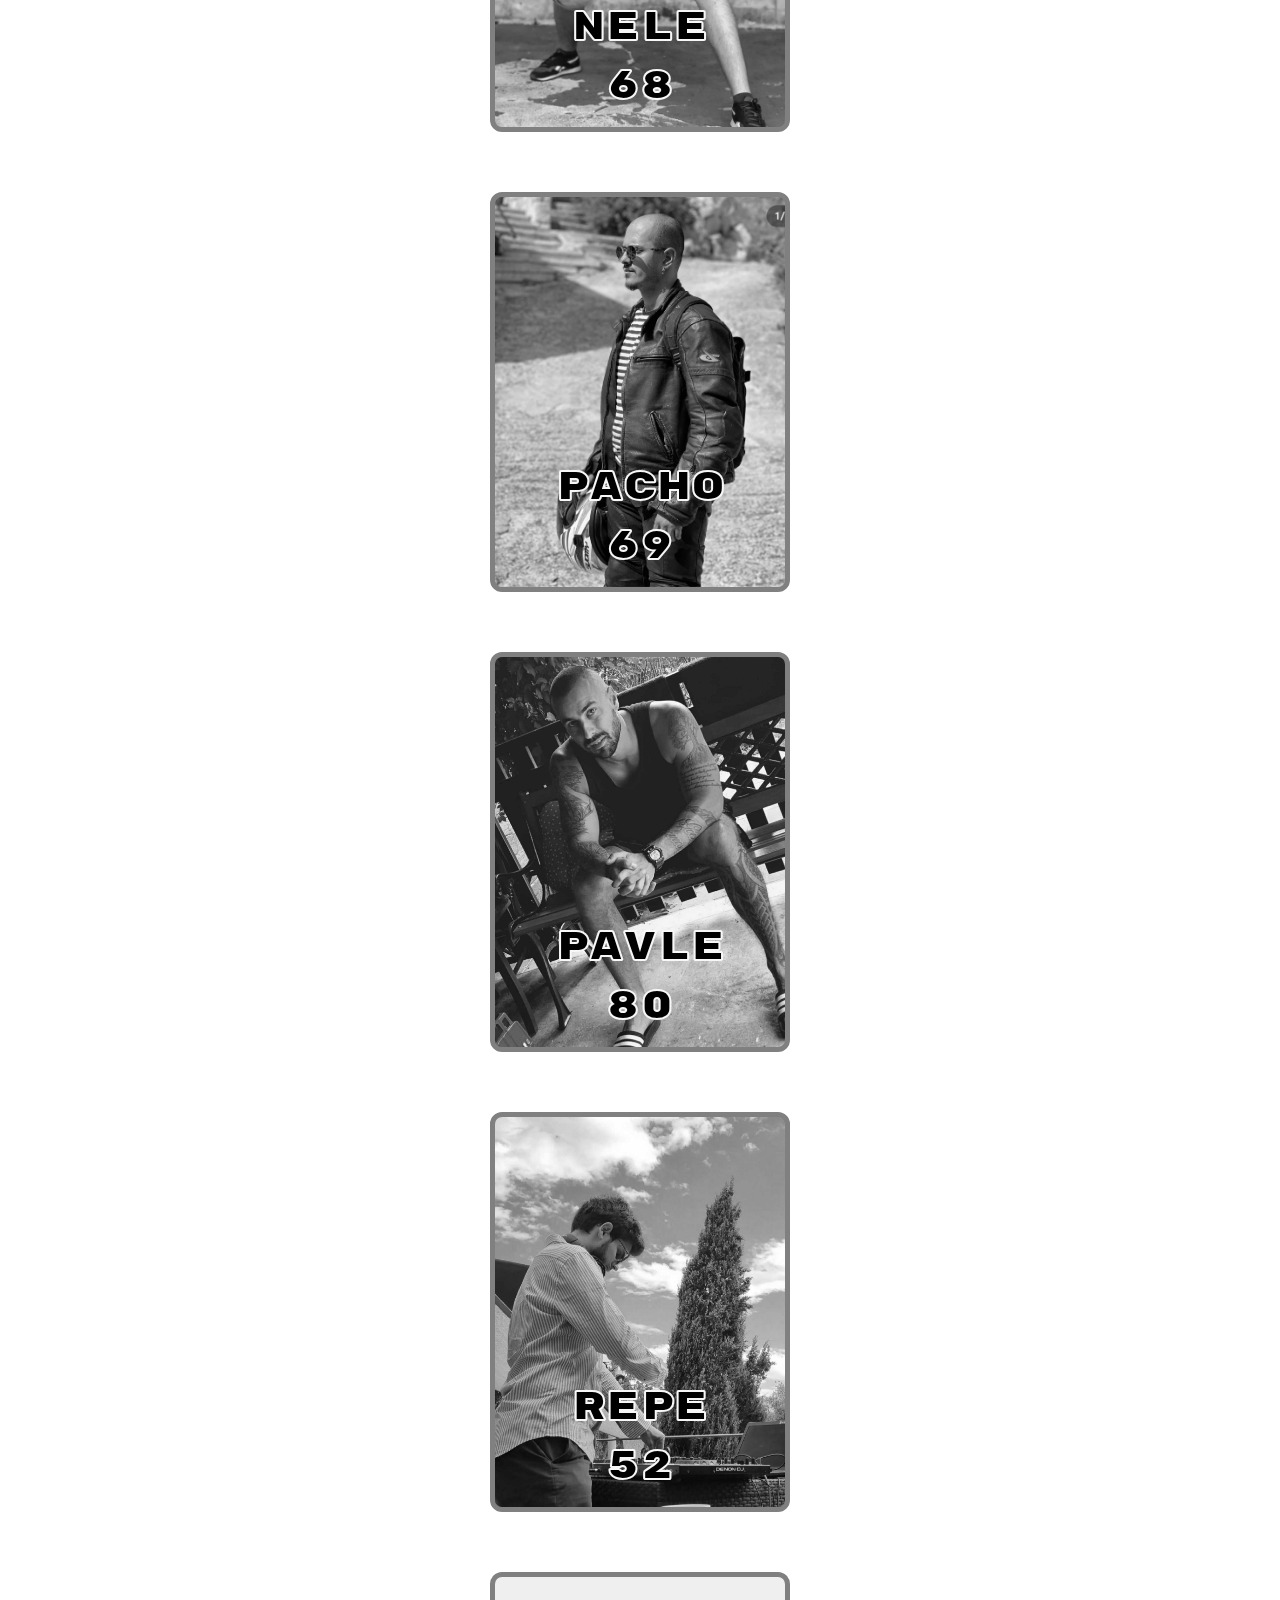
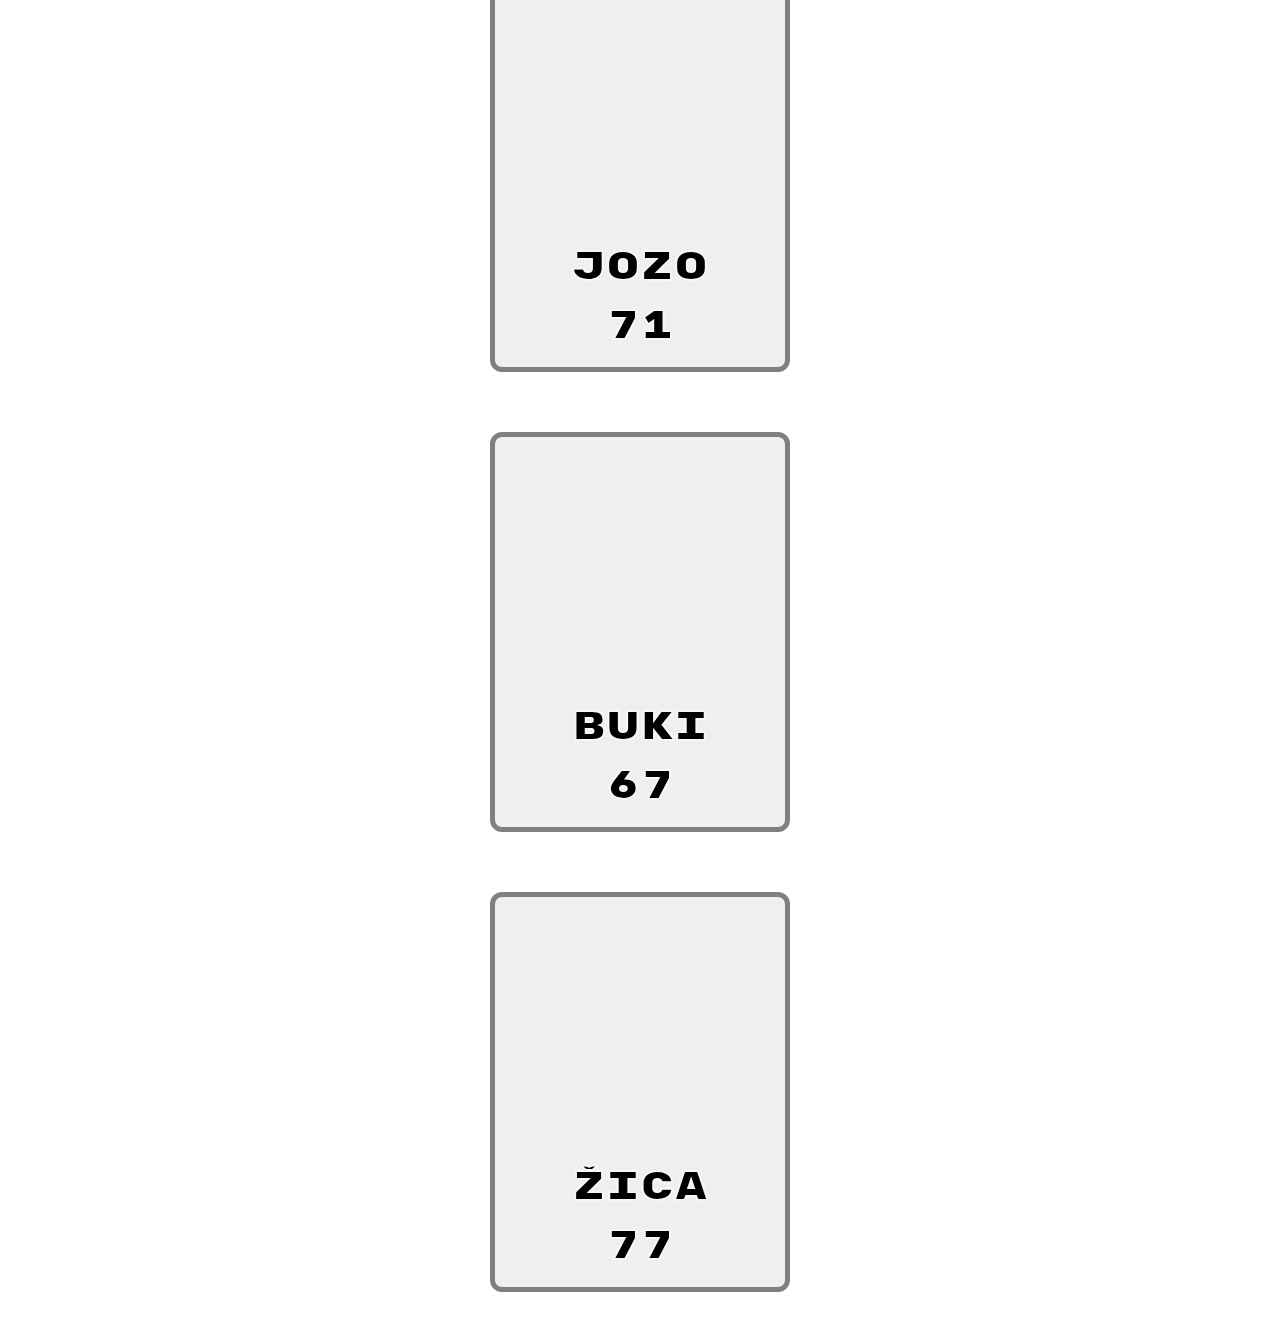
==== commit fc4b82ac: "update rejtinga" ====
--- a/index.html
+++ b/index.html
@@ -17,22 +17,22 @@
             <audio autoplay controls loop>
                 <source src="Music/SUPER SMASH BROS - Choose Your Character Song.mp3" type="audio/mp3">
             </audio>
-            <button class="player" id="Role_button" data-name="Role" data-rating="47">
+            <button class="player" id="Role_button" data-name="Role" data-rating="44">
                 <div class="playerInfo">
                     <p class="playerName">Role</p>
-                    <p class="playerRating">47</p>
+                    <p class="playerRating">44</p>
                 </div>
             </button>
-            <button class="player" id="Rac_button" data-name="Rac" data-rating="50">
+            <button class="player" id="Rac_button" data-name="Rac" data-rating="53">
                 <div class="playerInfo">
                     <p class="playerName">Rac</p>
-                    <p class="playerRating">50</p>
+                    <p class="playerRating">53</p>
                 </div>
             </button>
-            <button class="player" id="Iggy_button" data-name="Iggy" data-rating="72">
+            <button class="player" id="Iggy_button" data-name="Iggy" data-rating="75">
                 <div class="playerInfo">
                     <p class="playerName">Iggy</p>
-                    <p class="playerRating">77</p>
+                    <p class="playerRating">75</p>
                 </div>
             </button>
             <button class="player" id="Šare_button" data-name="Šare" data-rating="83">
@@ -41,10 +41,10 @@
                     <p class="playerRating">83</p>
                 </div>
             </button>
-            <button class="player" id="Joka_button" data-name="Joka" data-rating="64">
+            <button class="player" id="Joka_button" data-name="Joka" data-rating="67">
                 <div class="playerInfo">
                     <p class="playerName">Joka</p>
-                    <p class="playerRating">64</p>
+                    <p class="playerRating">67</p>
                 </div>
             </button>
             <button class="player" id="Gešta_button" data-name="Gešta" data-rating="59">
@@ -53,10 +53,10 @@
                     <p class="playerRating">59</p>
                 </div>
             </button>
-            <button class="player" id="Def_button" data-name="Def" data-rating="86">
+            <button class="player" id="Def_button" data-name="Def" data-rating="89">
                 <div class="playerInfo">
                     <p class="playerName">Def</p>
-                    <p class="playerRating">86</p>
+                    <p class="playerRating">89</p>
                 </div>
             </button>
             <button class="player" id="Šoša_button" data-name="Šoša" data-rating="77">
@@ -65,16 +65,16 @@
                     <p class="playerRating">77</p>
                 </div>
             </button>
-            <button class="player" id="Dinko_button" data-name="Dinko" data-rating="84">
+            <button class="player" id="Dinko_button" data-name="Dinko" data-rating="87">
                 <div class="playerInfo">
                     <p class="playerName">Dinko</p>
-                    <p class="playerRating">84</p>
+                    <p class="playerRating">87</p>
                 </div>
             </button>
-            <button class="player" id="Flipsy_button" data-name="Flipsy" data-rating="76">
+            <button class="player" id="Flipsy_button" data-name="Flipsy" data-rating="73">
                 <div class="playerInfo">
                     <p class="playerName">Flipsy</p>
-                    <p class="playerRating">76</p>
+                    <p class="playerRating">73</p>
                 </div>
             </button>
             <button class="player" id="Hek_button" data-name="Hek" data-rating="74">
@@ -83,16 +83,16 @@
                     <p class="playerRating">74</p>
                 </div>
             </button>
-            <button class="player" id="Tonka_button" data-name="Tonka" data-rating="91">
+            <button class="player" id="Tonka_button" data-name="Tonka" data-rating="94">
                 <div class="playerInfo">
                     <p class="playerName">Tonka</p>
-                    <p class="playerRating">91</p>
+                    <p class="playerRating">94</p>
                 </div>
             </button>
-            <button class="player" id="Gregy_button" data-name="Gregy" data-rating="85">
+            <button class="player" id="Gregy_button" data-name="Gregy" data-rating="82">
                 <div class="playerInfo">
                     <p class="playerName">Gregy</p>
-                    <p class="playerRating">85</p>
+                    <p class="playerRating">82</p>
                 </div>
             </button>
             <button class="player" id="Ala_button" data-name="Ala" data-rating="68">
@@ -107,10 +107,10 @@
                     <p class="playerRating">77</p>
                 </div>
             </button>
-            <button class="player" id="Juc_button" data-name="Juc" data-rating="62">
+            <button class="player" id="Juc_button" data-name="Juc" data-rating="59">
                 <div class="playerInfo">
                     <p class="playerName">Juc</p>
-                    <p class="playerRating">62</p>
+                    <p class="playerRating">59</p>
                 </div>
             </button>
             <button class="player" id="Goreta_button" data-name="Goreta" data-rating="68">
@@ -119,10 +119,10 @@
                     <p class="playerRating">68</p>
                 </div>
             </button>
-            <button class="player" id="Maki_button" data-name="Maki" data-rating="103">
+            <button class="player" id="Maki_button" data-name="Maki" data-rating="100">
                 <div class="playerInfo">
                     <p class="playerName">Maki</p>
-                    <p class="playerRating">103</p>
+                    <p class="playerRating">100</p>
                 </div>
             </button>
             <button class="player" id="Nabor_button" data-name="Nabor" data-rating="86">
@@ -143,10 +143,10 @@
                     <p class="playerRating">68</p>
                 </div>
             </button>
-            <button class="player" id="Pacho_button" data-name="Pacho" data-rating="72">
+            <button class="player" id="Pacho_button" data-name="Pacho" data-rating="69">
                 <div class="playerInfo">
                     <p class="playerName">Pacho</p>
-                    <p class="playerRating">72</p>
+                    <p class="playerRating">69</p>
                 </div>
             </button>
             <button class="player" id="Pavle_button" data-name="Pavle" data-rating="80">
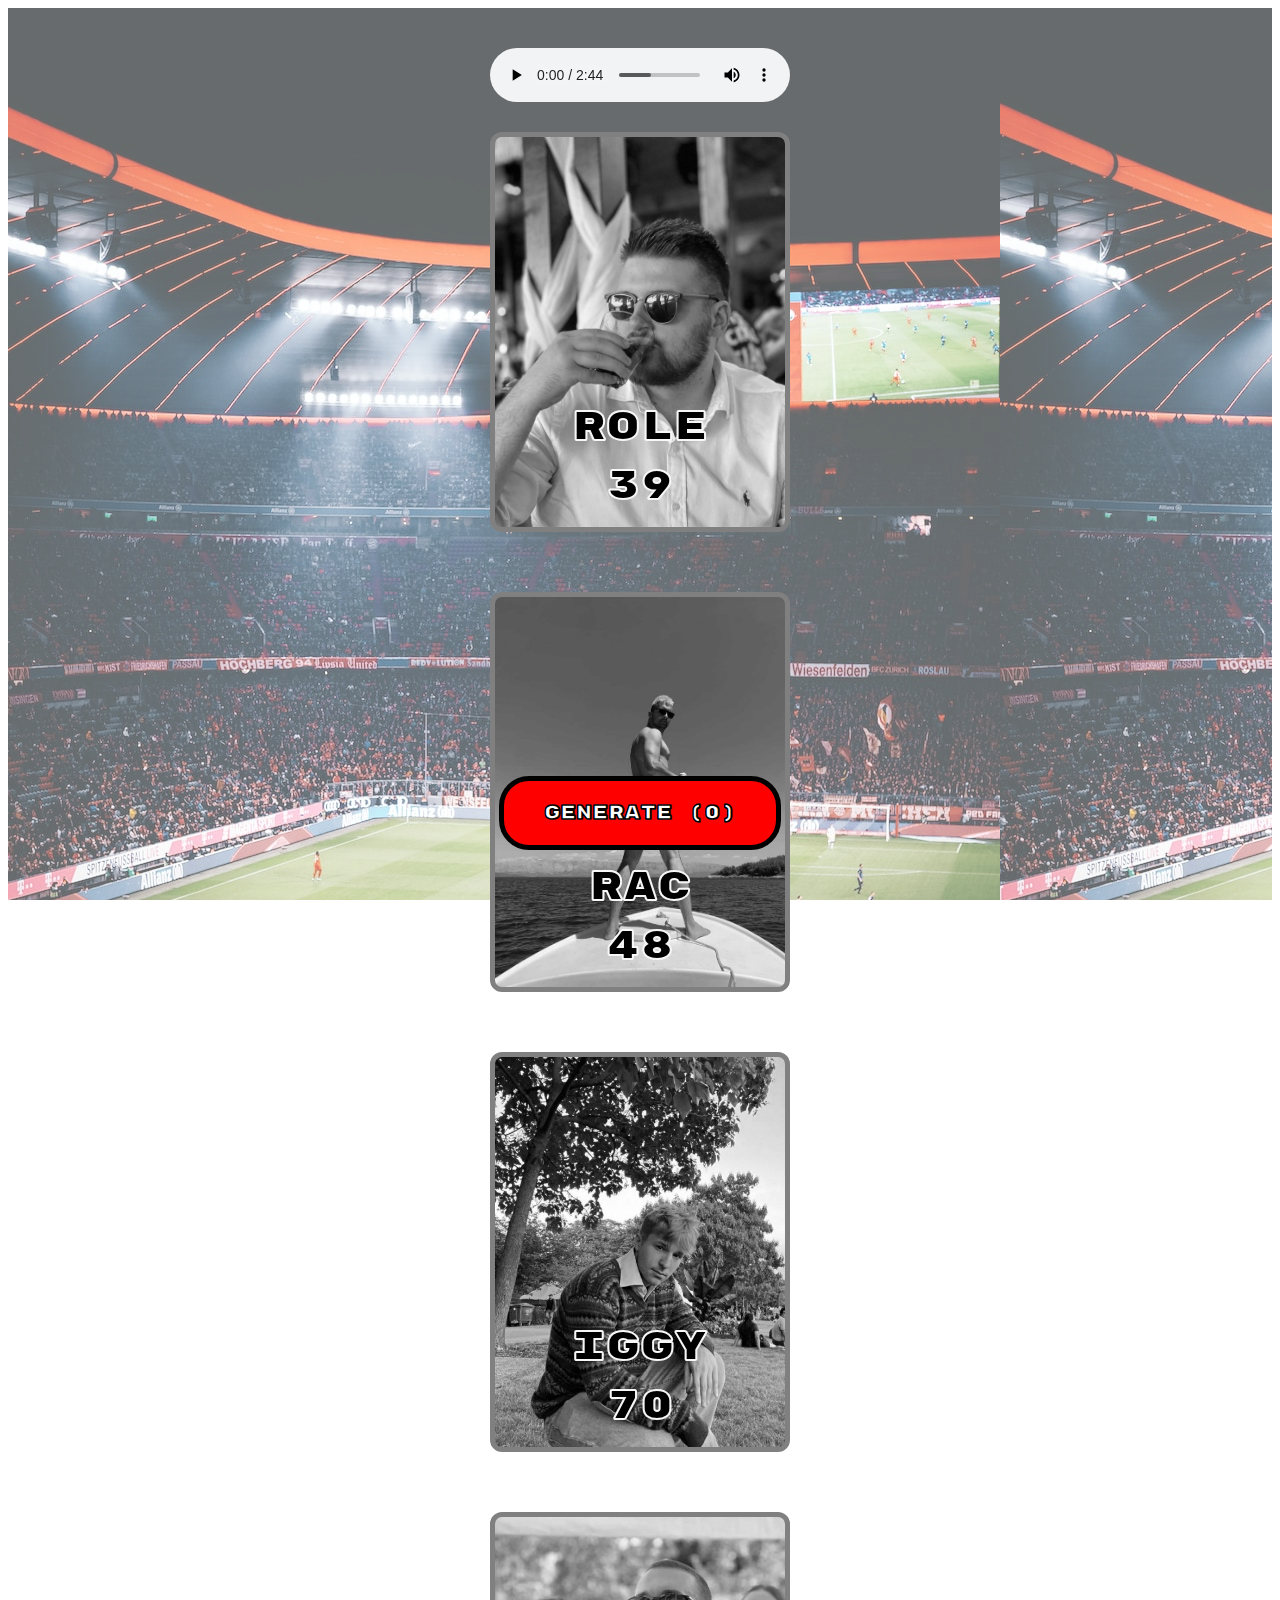
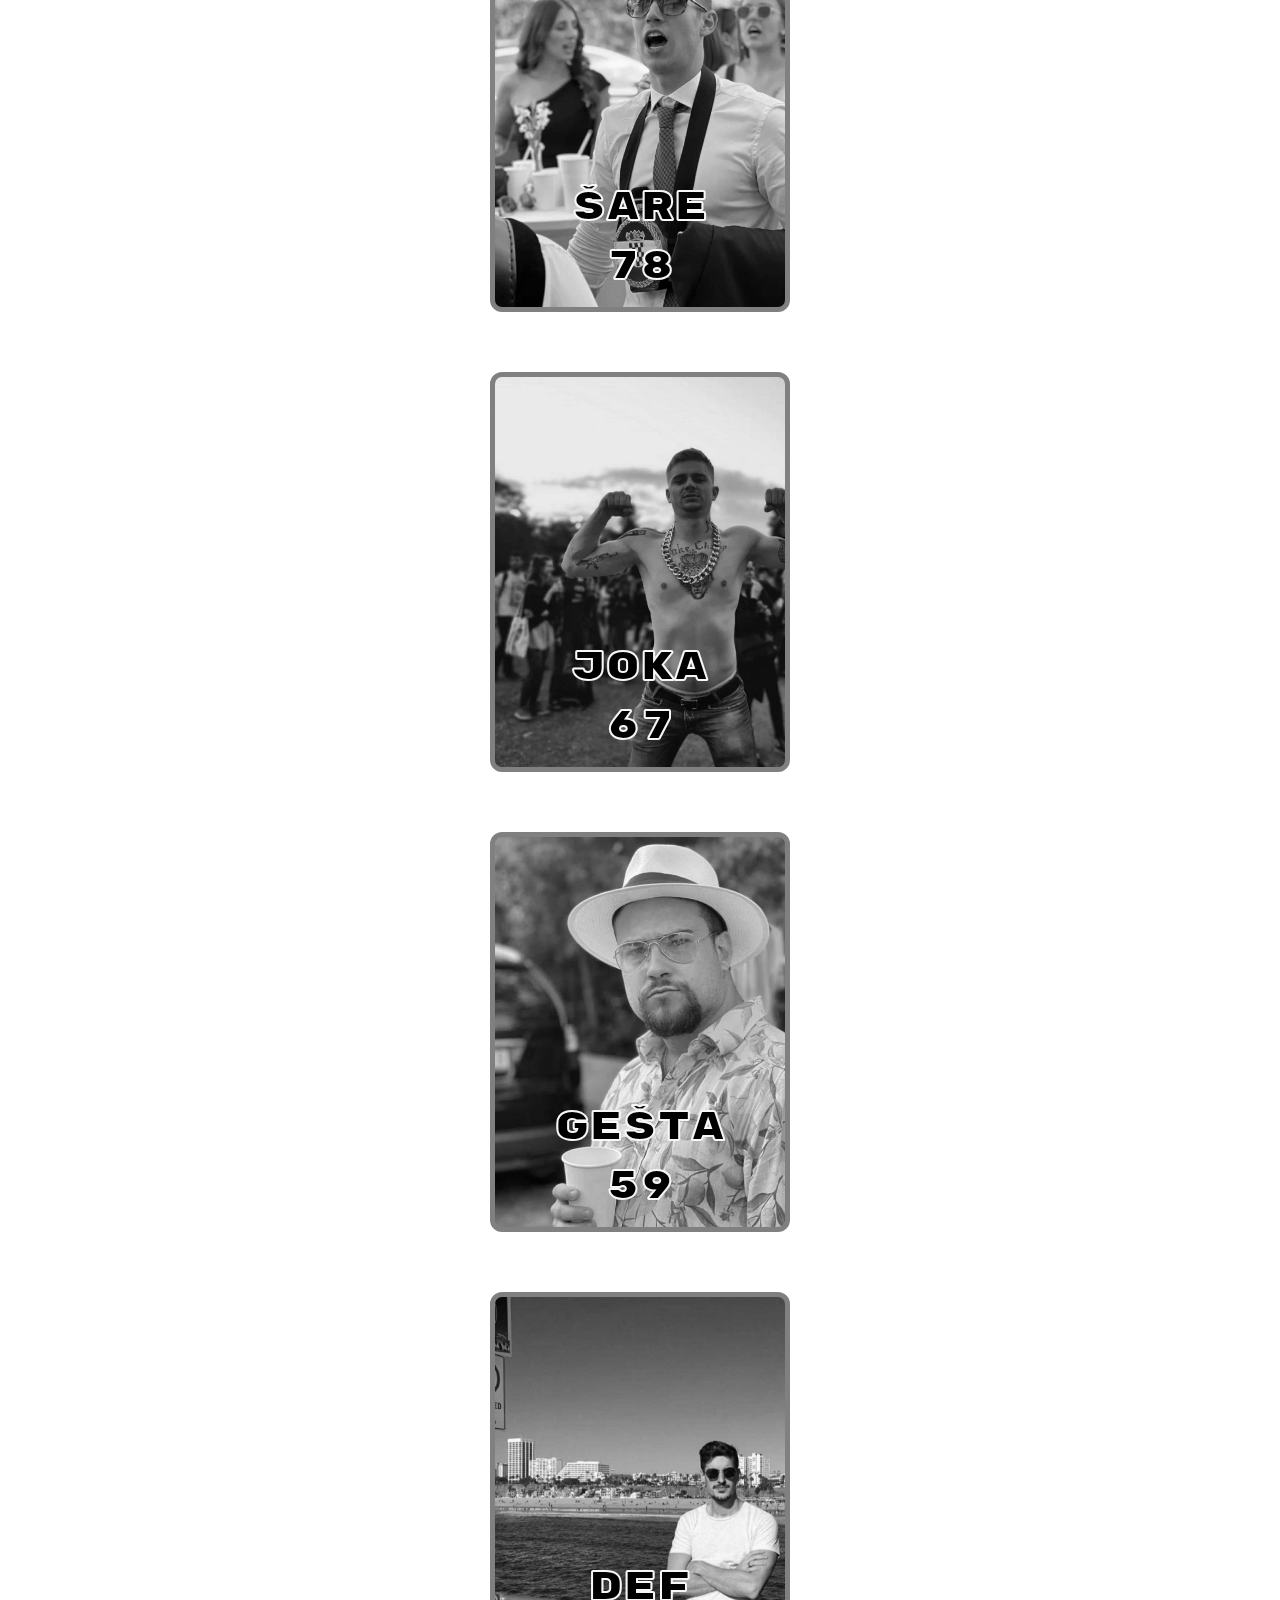
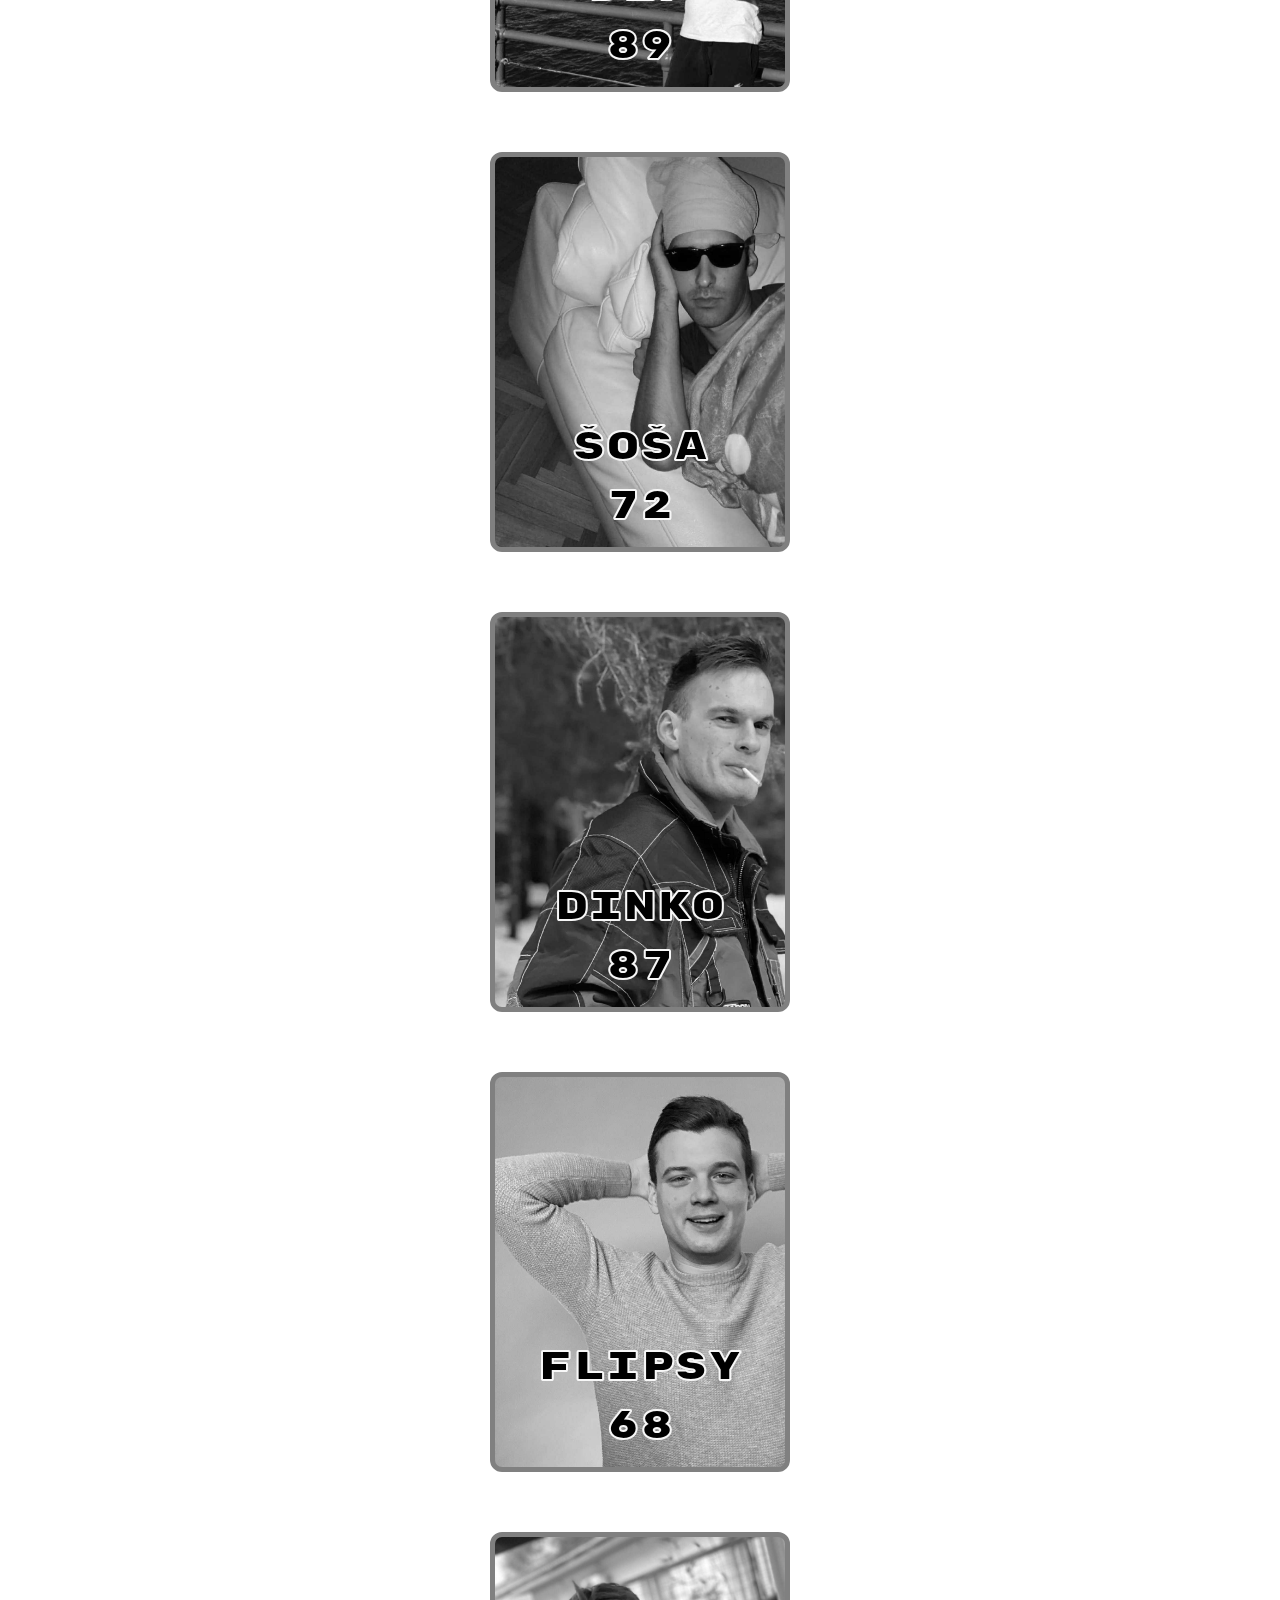
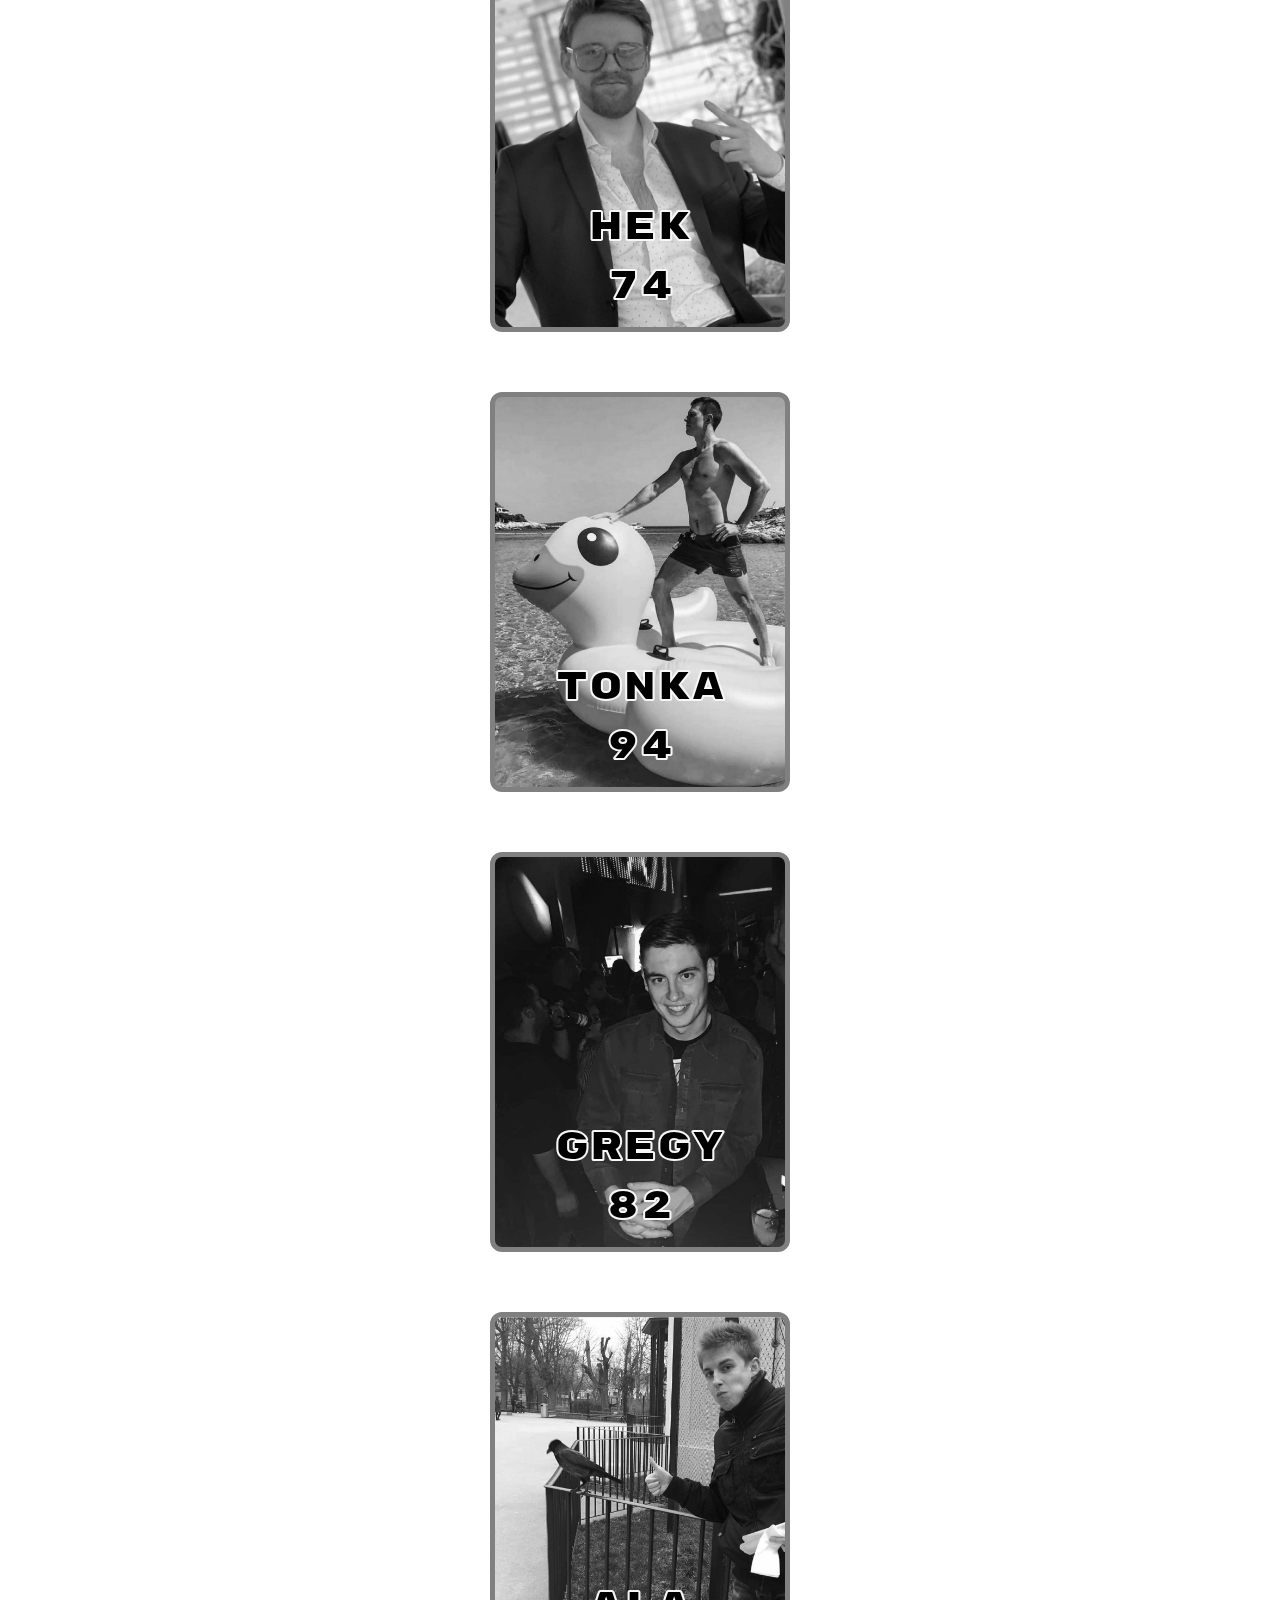
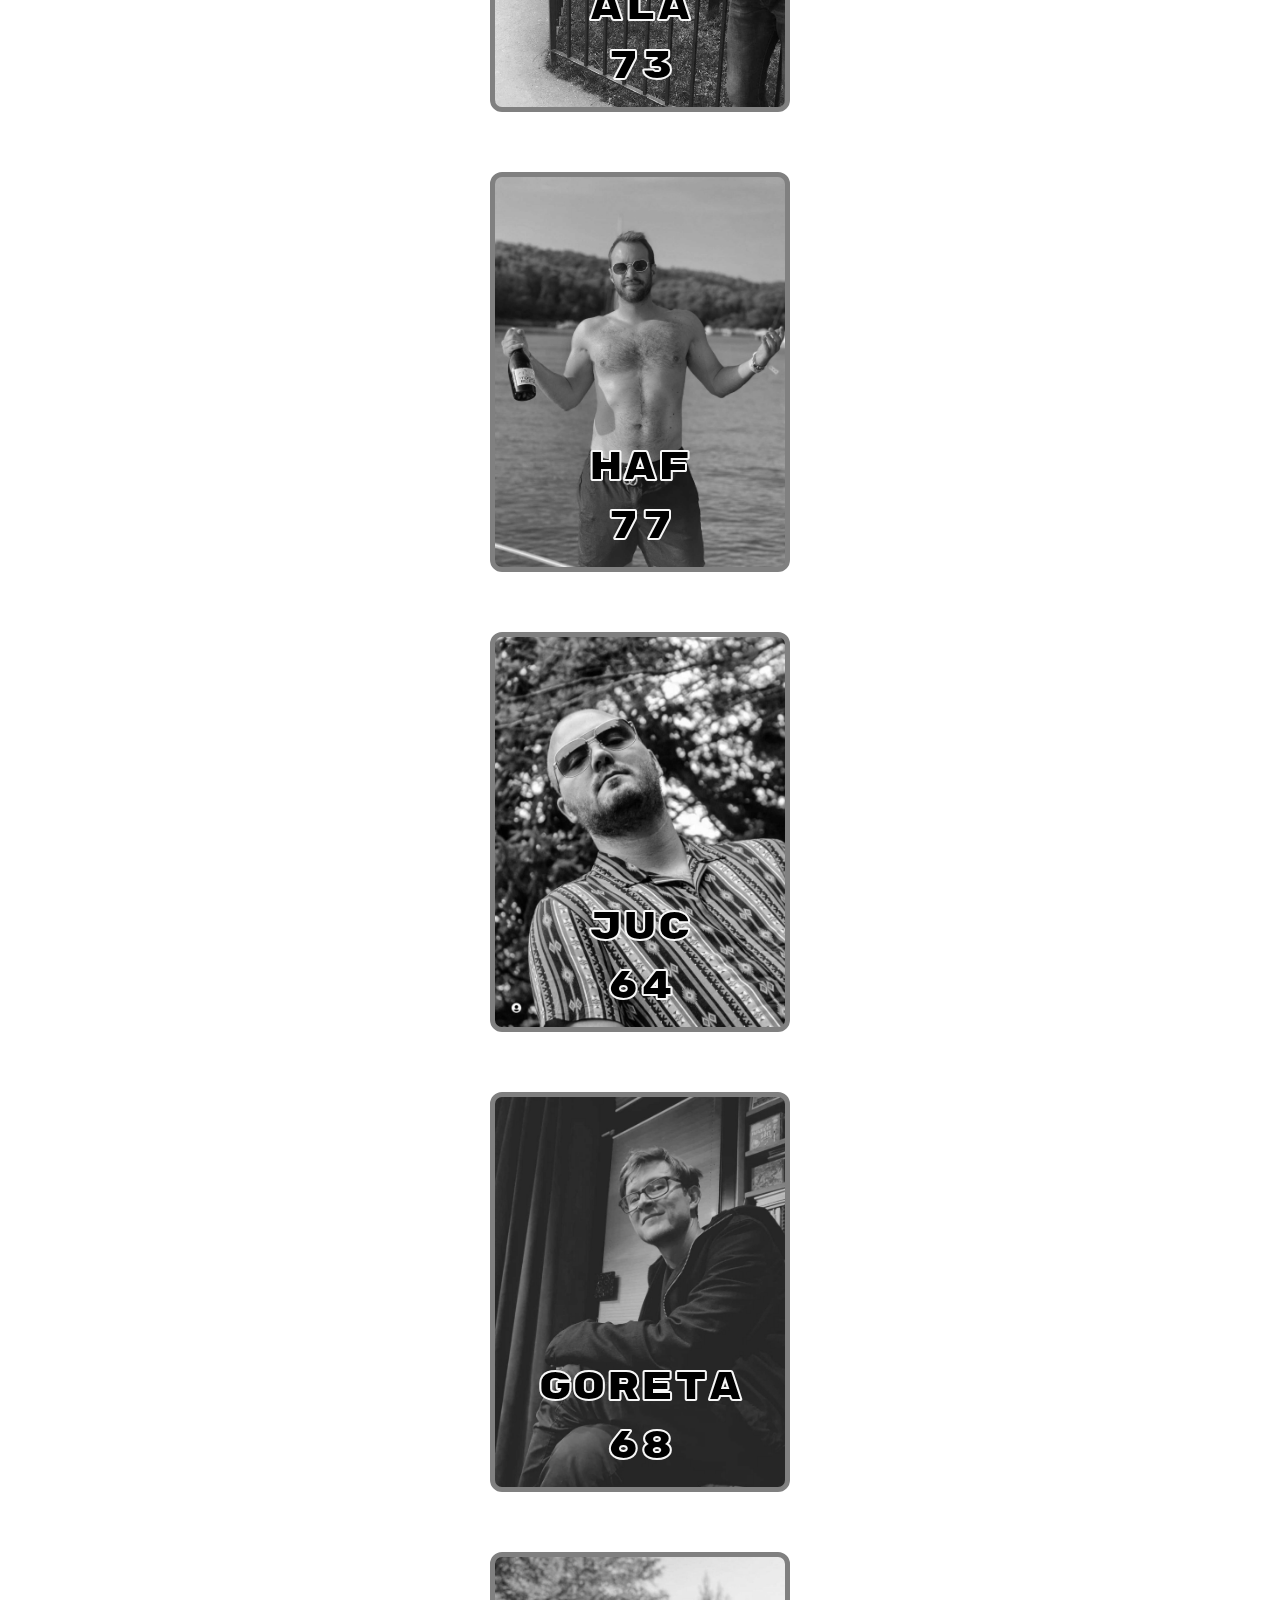
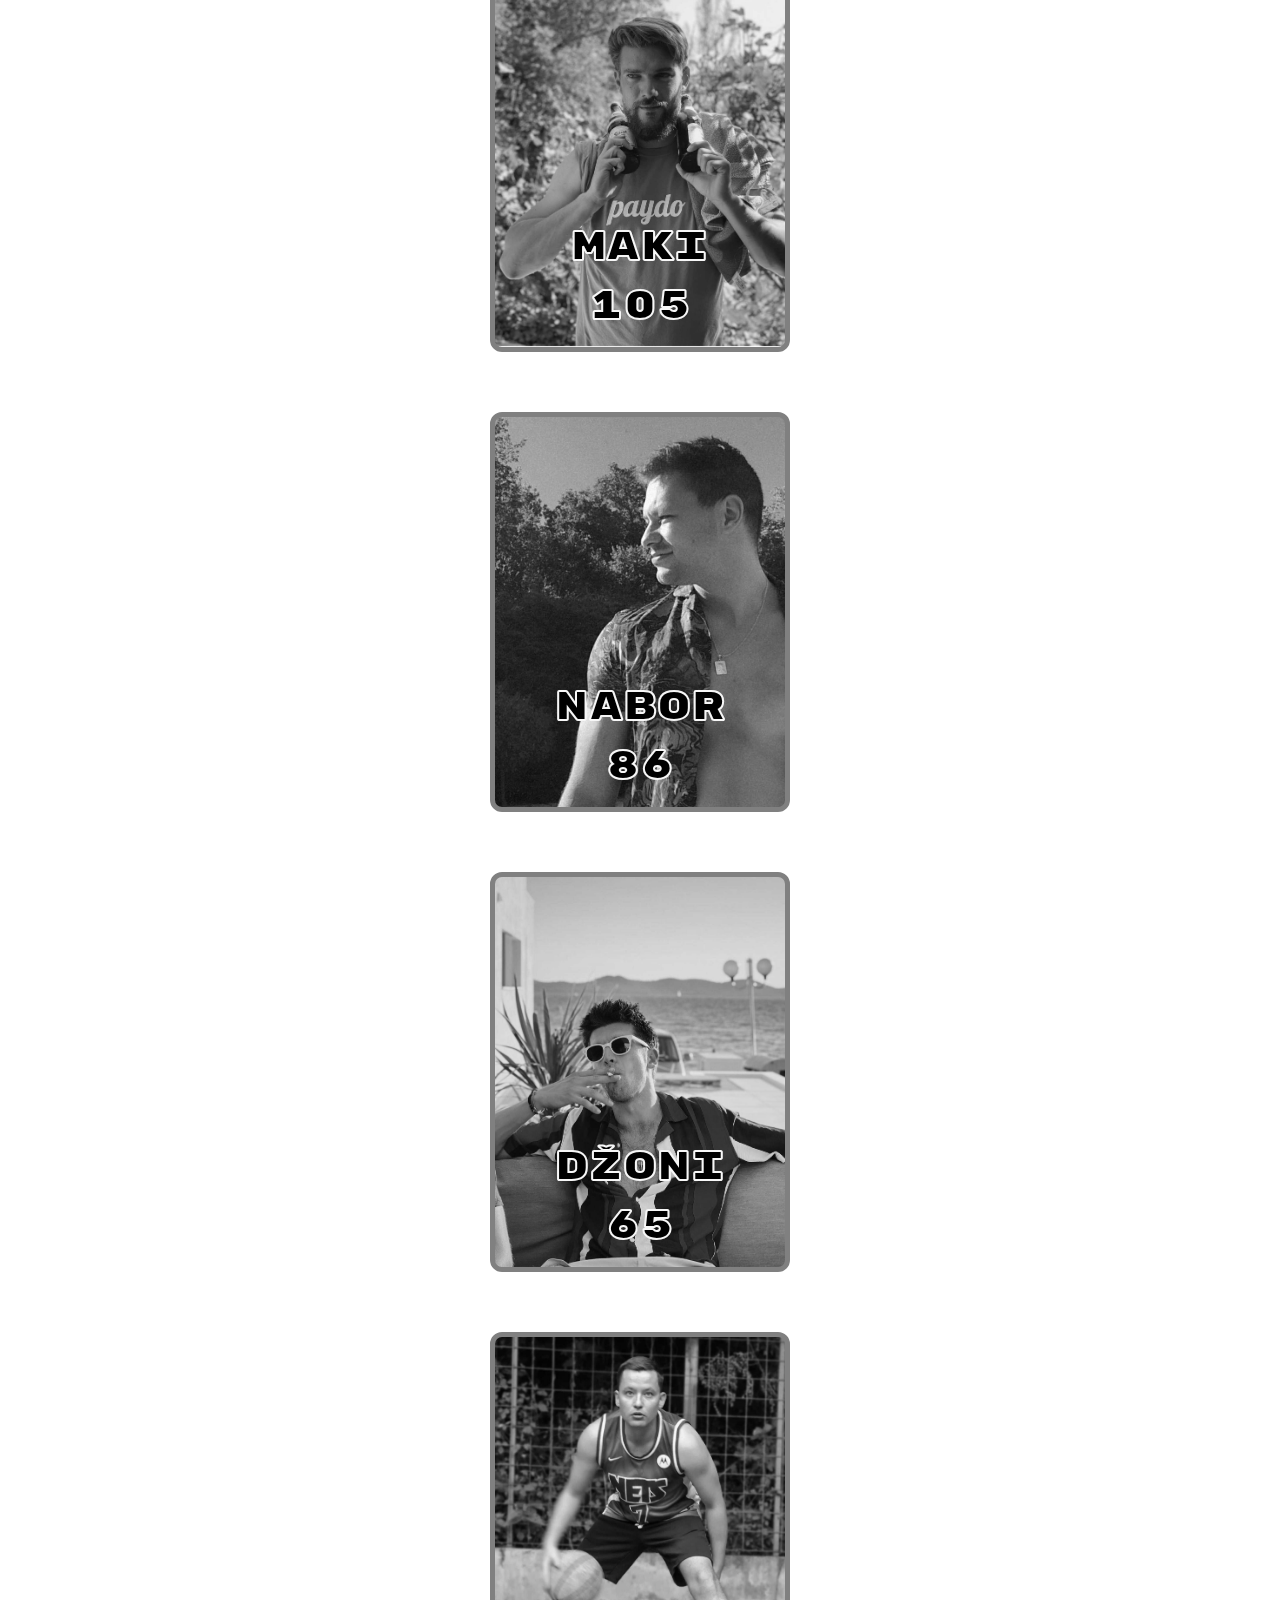
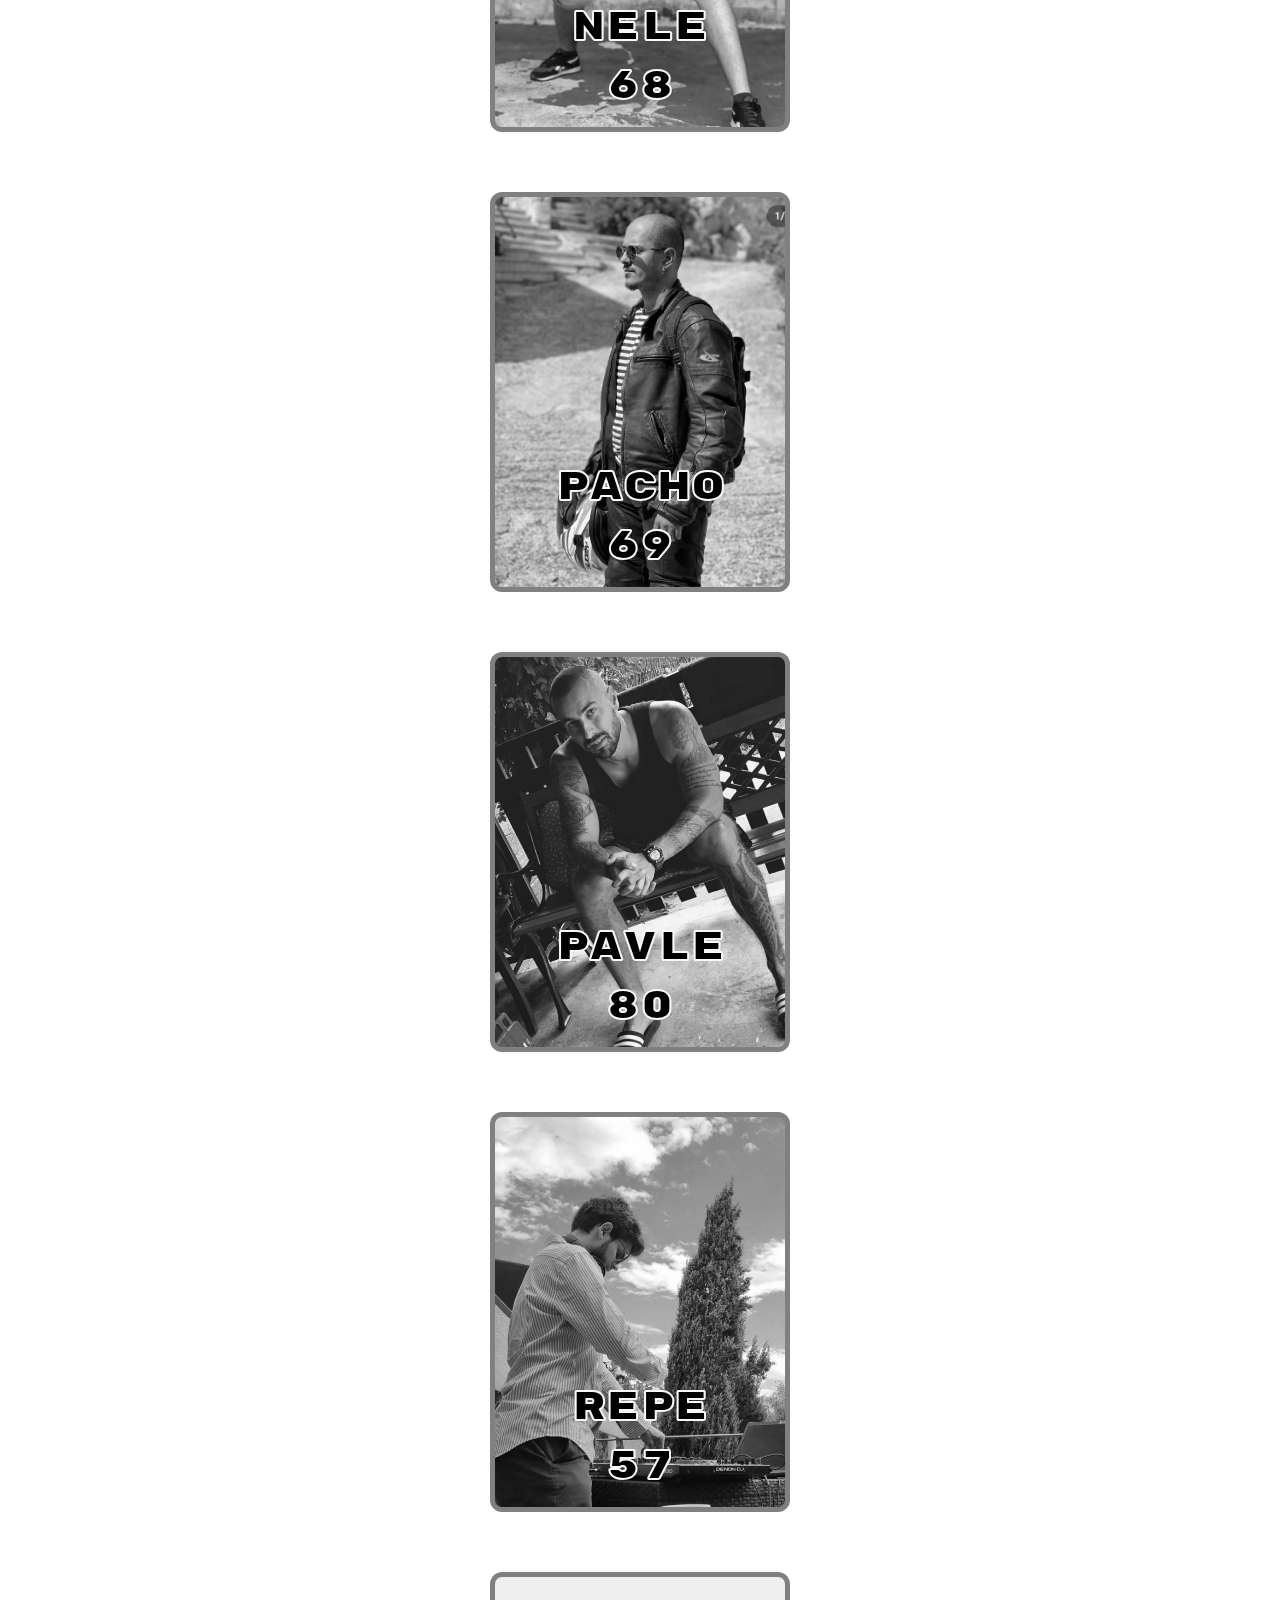
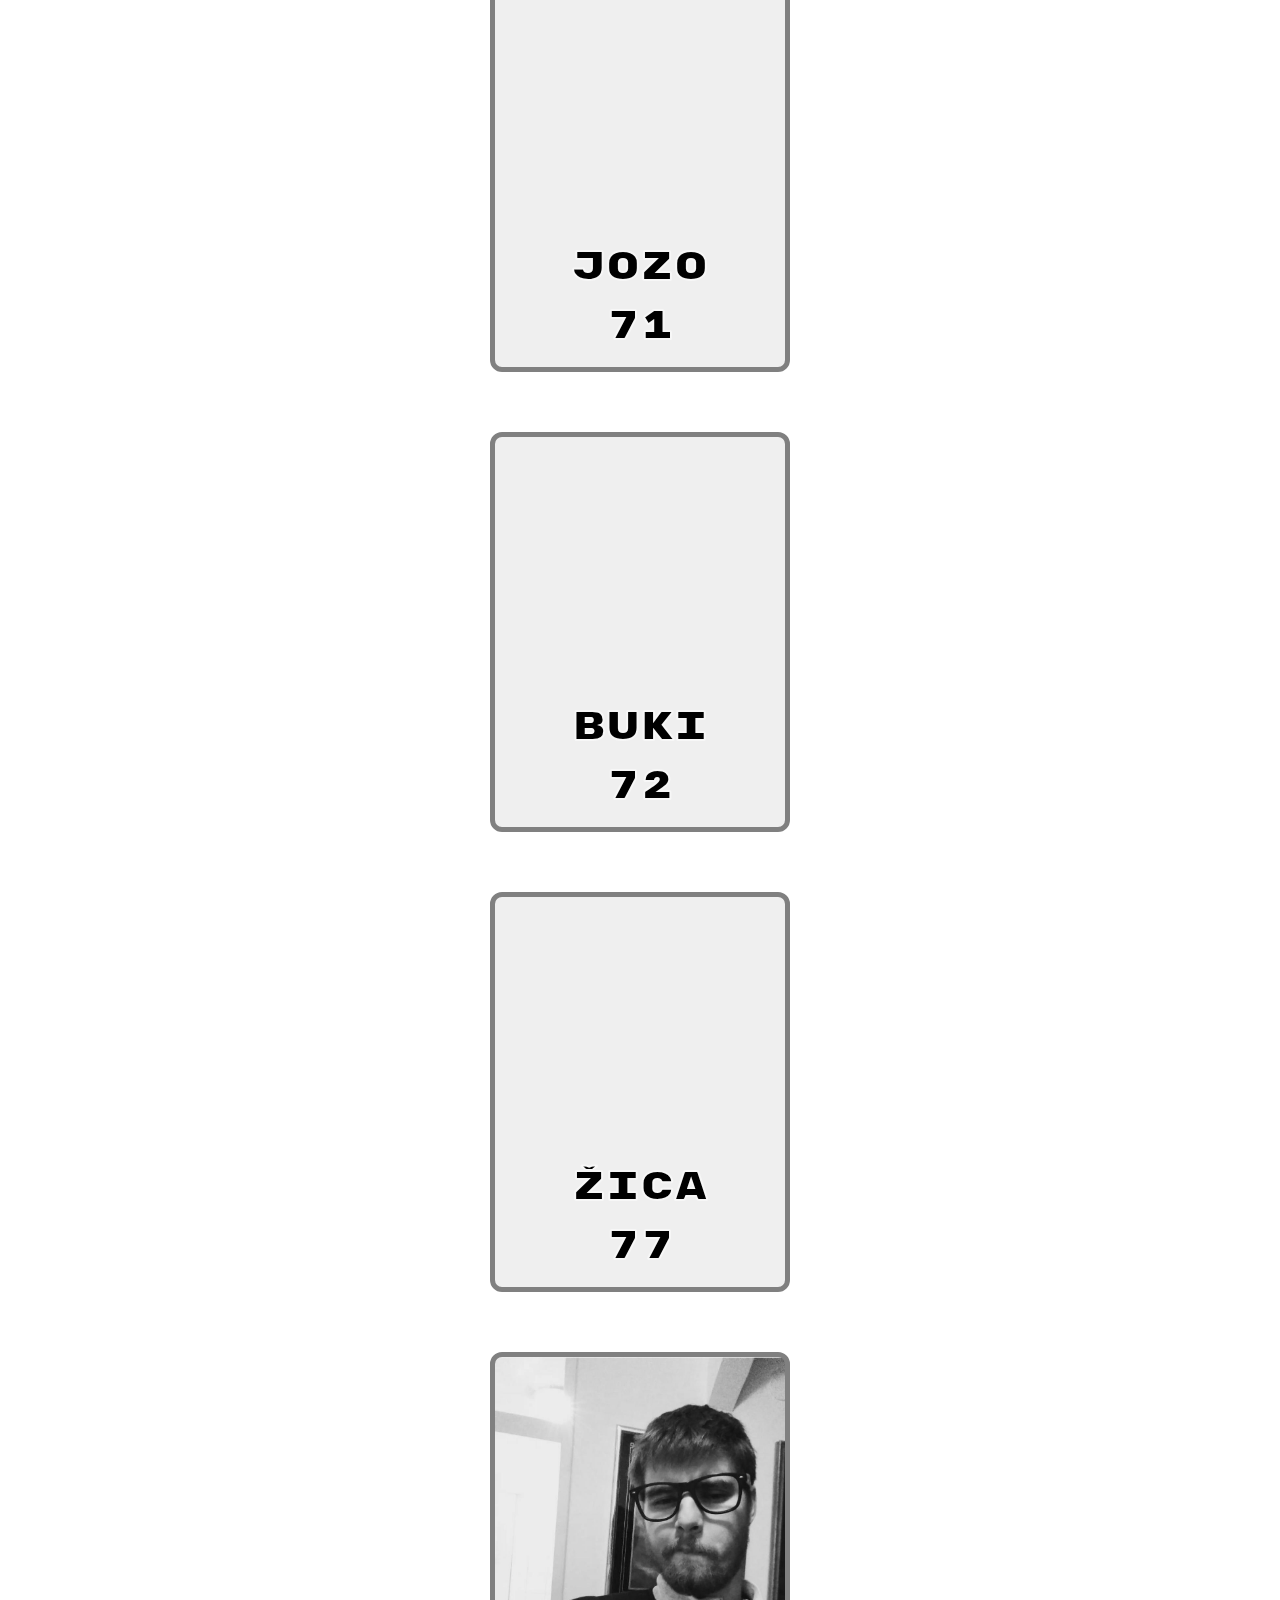
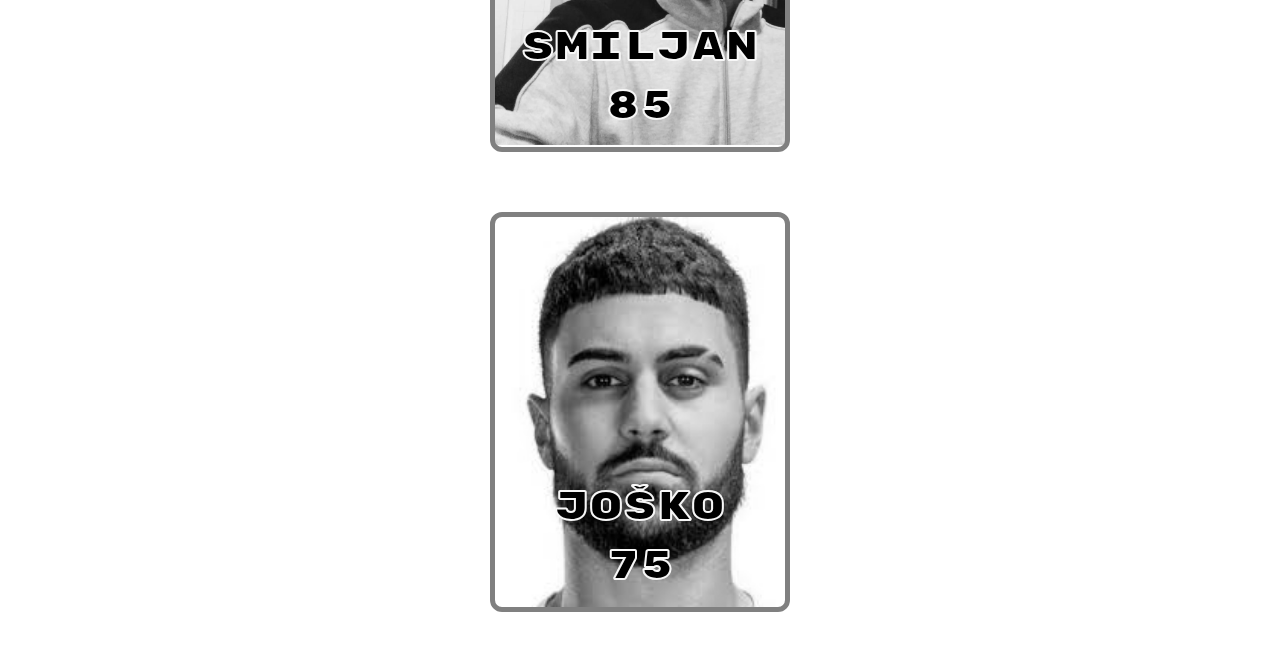
==== commit 8f3bf40d: "update rejtinga" ====
--- a/index.html
+++ b/index.html
@@ -17,28 +17,28 @@
             <audio autoplay controls loop>
                 <source src="Music/SUPER SMASH BROS - Choose Your Character Song.mp3" type="audio/mp3">
             </audio>
-            <button class="player" id="Role_button" data-name="Role" data-rating="44">
+            <button class="player" id="Role_button" data-name="Role" data-rating="39">
                 <div class="playerInfo">
                     <p class="playerName">Role</p>
-                    <p class="playerRating">44</p>
+                    <p class="playerRating">39</p>
                 </div>
             </button>
-            <button class="player" id="Rac_button" data-name="Rac" data-rating="53">
+            <button class="player" id="Rac_button" data-name="Rac" data-rating="48">
                 <div class="playerInfo">
                     <p class="playerName">Rac</p>
-                    <p class="playerRating">53</p>
+                    <p class="playerRating">48</p>
                 </div>
             </button>
-            <button class="player" id="Iggy_button" data-name="Iggy" data-rating="75">
+            <button class="player" id="Iggy_button" data-name="Iggy" data-rating="70">
                 <div class="playerInfo">
                     <p class="playerName">Iggy</p>
-                    <p class="playerRating">75</p>
+                    <p class="playerRating">70</p>
                 </div>
             </button>
-            <button class="player" id="Šare_button" data-name="Šare" data-rating="83">
+            <button class="player" id="Šare_button" data-name="Šare" data-rating="78">
                 <div class="playerInfo">
                     <p class="playerName">Šare</p>
-                    <p class="playerRating">83</p>
+                    <p class="playerRating">78</p>
                 </div>
             </button>
             <button class="player" id="Joka_button" data-name="Joka" data-rating="67">
@@ -59,10 +59,10 @@
                     <p class="playerRating">89</p>
                 </div>
             </button>
-            <button class="player" id="Šoša_button" data-name="Šoša" data-rating="77">
+            <button class="player" id="Šoša_button" data-name="Šoša" data-rating="72">
                 <div class="playerInfo">
                     <p class="playerName">Šoša</p>
-                    <p class="playerRating">77</p>
+                    <p class="playerRating">72</p>
                 </div>
             </button>
             <button class="player" id="Dinko_button" data-name="Dinko" data-rating="87">
@@ -71,10 +71,10 @@
                     <p class="playerRating">87</p>
                 </div>
             </button>
-            <button class="player" id="Flipsy_button" data-name="Flipsy" data-rating="73">
+            <button class="player" id="Flipsy_button" data-name="Flipsy" data-rating="68">
                 <div class="playerInfo">
                     <p class="playerName">Flipsy</p>
-                    <p class="playerRating">73</p>
+                    <p class="playerRating">68</p>
                 </div>
             </button>
             <button class="player" id="Hek_button" data-name="Hek" data-rating="74">
@@ -95,10 +95,10 @@
                     <p class="playerRating">82</p>
                 </div>
             </button>
-            <button class="player" id="Ala_button" data-name="Ala" data-rating="68">
+            <button class="player" id="Ala_button" data-name="Ala" data-rating="73">
                 <div class="playerInfo">
                     <p class="playerName">Ala</p>
-                    <p class="playerRating">68</p>
+                    <p class="playerRating">73</p>
                 </div>
             </button>
             <button class="player" id="Haf_button" data-name="Haf" data-rating="77">
@@ -107,10 +107,10 @@
                     <p class="playerRating">77</p>
                 </div>
             </button>
-            <button class="player" id="Juc_button" data-name="Juc" data-rating="59">
+            <button class="player" id="Juc_button" data-name="Juc" data-rating="64">
                 <div class="playerInfo">
                     <p class="playerName">Juc</p>
-                    <p class="playerRating">59</p>
+                    <p class="playerRating">64</p>
                 </div>
             </button>
             <button class="player" id="Goreta_button" data-name="Goreta" data-rating="68">
@@ -119,10 +119,10 @@
                     <p class="playerRating">68</p>
                 </div>
             </button>
-            <button class="player" id="Maki_button" data-name="Maki" data-rating="100">
+            <button class="player" id="Maki_button" data-name="Maki" data-rating="105">
                 <div class="playerInfo">
                     <p class="playerName">Maki</p>
-                    <p class="playerRating">100</p>
+                    <p class="playerRating">105</p>
                 </div>
             </button>
             <button class="player" id="Nabor_button" data-name="Nabor" data-rating="86">
@@ -131,10 +131,10 @@
                     <p class="playerRating">86</p>
                 </div>
             </button>
-            <button class="player" id="Džoni_button" data-name="Džoni" data-rating="60">
+            <button class="player" id="Džoni_button" data-name="Džoni" data-rating="65">
                 <div class="playerInfo">
                     <p class="playerName">Džoni</p>
-                    <p class="playerRating">60</p>
+                    <p class="playerRating">65</p>
                 </div>
             </button>
             <button class="player" id="Nele_button" data-name="Nele" data-rating="68">
@@ -155,10 +155,10 @@
                     <p class="playerRating">80</p>
                 </div>
             </button>
-            <button class="player" id="Repe_button" data-name="Repe" data-rating="52">
+            <button class="player" id="Repe_button" data-name="Repe" data-rating="57">
                 <div class="playerInfo">
                     <p class="playerName">Repe</p>
-                    <p class="playerRating">52</p>
+                    <p class="playerRating">57</p>
                 </div>
             </button>
             <button class="player" id="Jozo_button" data-name="Jozo" data-rating="71">
@@ -167,10 +167,10 @@
                     <p class="playerRating">71</p>
                 </div>
             </button>
-            <button class="player" id="Buki_button" data-name="Buki" data-rating="67">
+            <button class="player" id="Buki_button" data-name="Buki" data-rating="72">
                 <div class="playerInfo">
                     <p class="playerName">Buki</p>
-                    <p class="playerRating">67</p>
+                    <p class="playerRating">72</p>
                 </div>
             </button>
             <button class="player" id="Žica_button" data-name="Žica" data-rating="77">
@@ -179,6 +179,18 @@
                     <p class="playerRating">77</p>
                 </div>
             </button>
+            <button class="player" id="Smiljan_button" data-name="Smiljan" data-rating="85">
+                <div class="playerInfo">
+                    <p class="playerName">Smiljan</p>
+                    <p class="playerRating">85</p>
+                </div>
+            </button>
+            <button class="player" id="Josko_button" data-name="Josko" data-rating="75">
+                <div class="playerInfo">
+                    <p class="playerName">Joško</p>
+                    <p class="playerRating">75</p>
+                </div>
+            </button>
             <button id="generateButton">Generate (0)</button>
         </div>
         <script src="script.js" async defer></script>
--- a/styles/style.css
+++ b/styles/style.css
@@ -138,6 +138,25 @@
     background-image: url("../Photos/Repe.jpg");
 }
 
+#Jozo_button {
+    background-image: url("../Photos/Jozo.jpeg");
+}
+
+#Buki_button {
+    background-image: url("../Photos/Buki.jpeg");
+}
+
+#Žica_button {
+    background-image: url("../Photos/Žica.jpeg");
+}
+
+#Smiljan_button {
+    background-image: url("../Photos/Smiljan.jpeg");
+}
+
+#Josko_button {
+    background-image: url("../Photos/Josko.jpeg");
+}
 .playerInfo {
     font-size: 40px;
     padding-top: 250px;
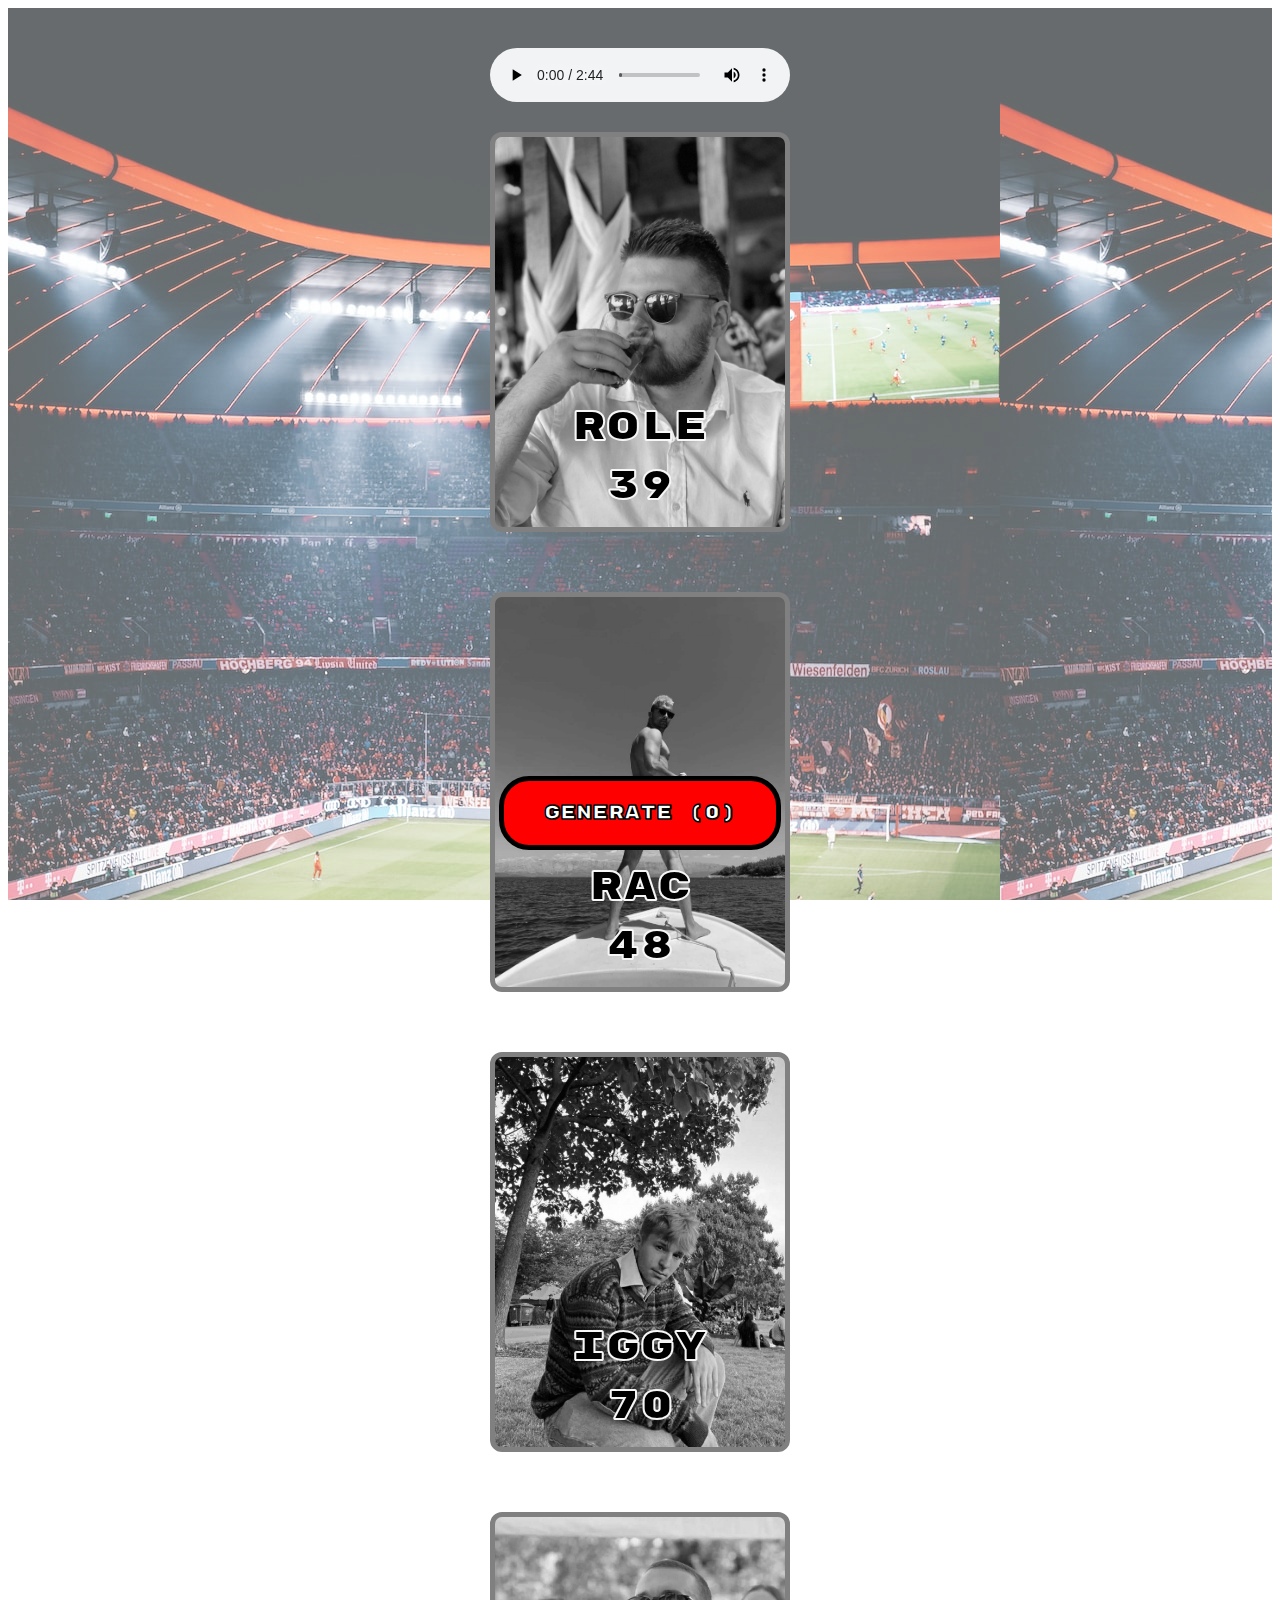
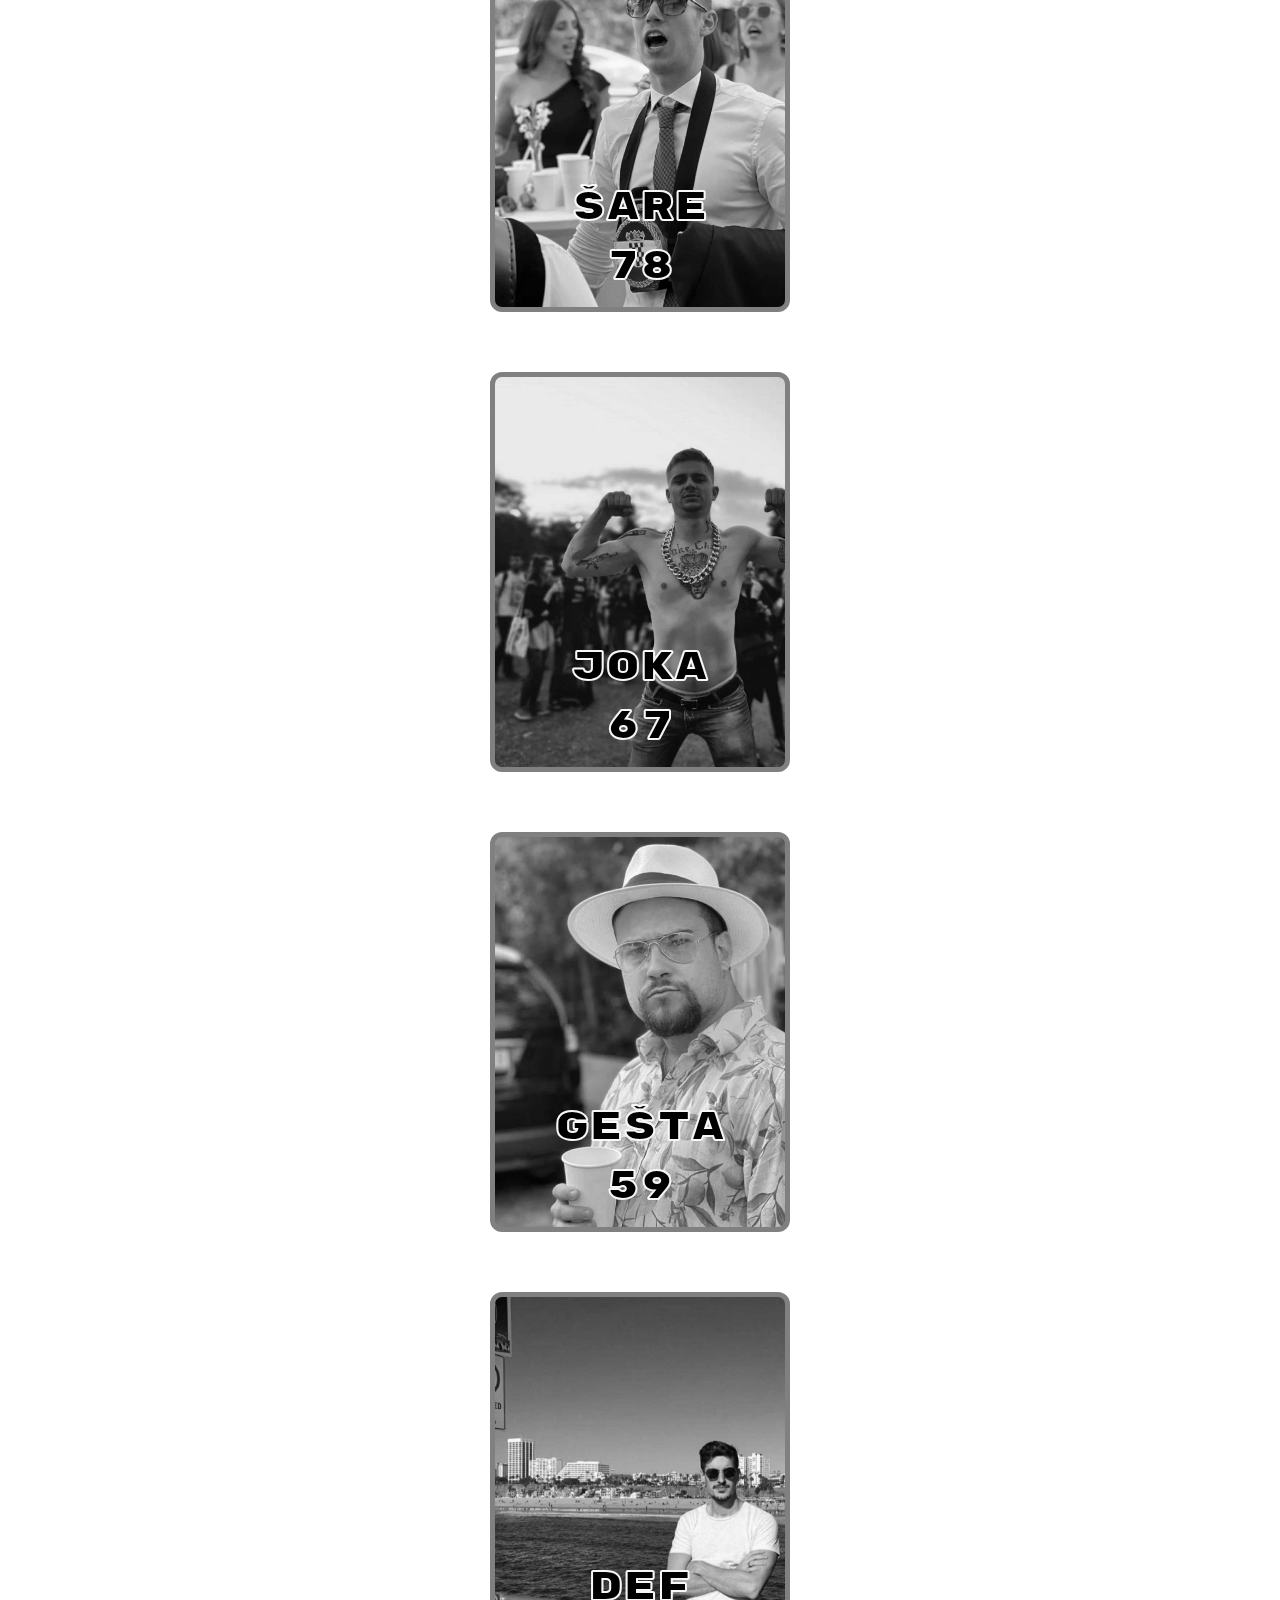
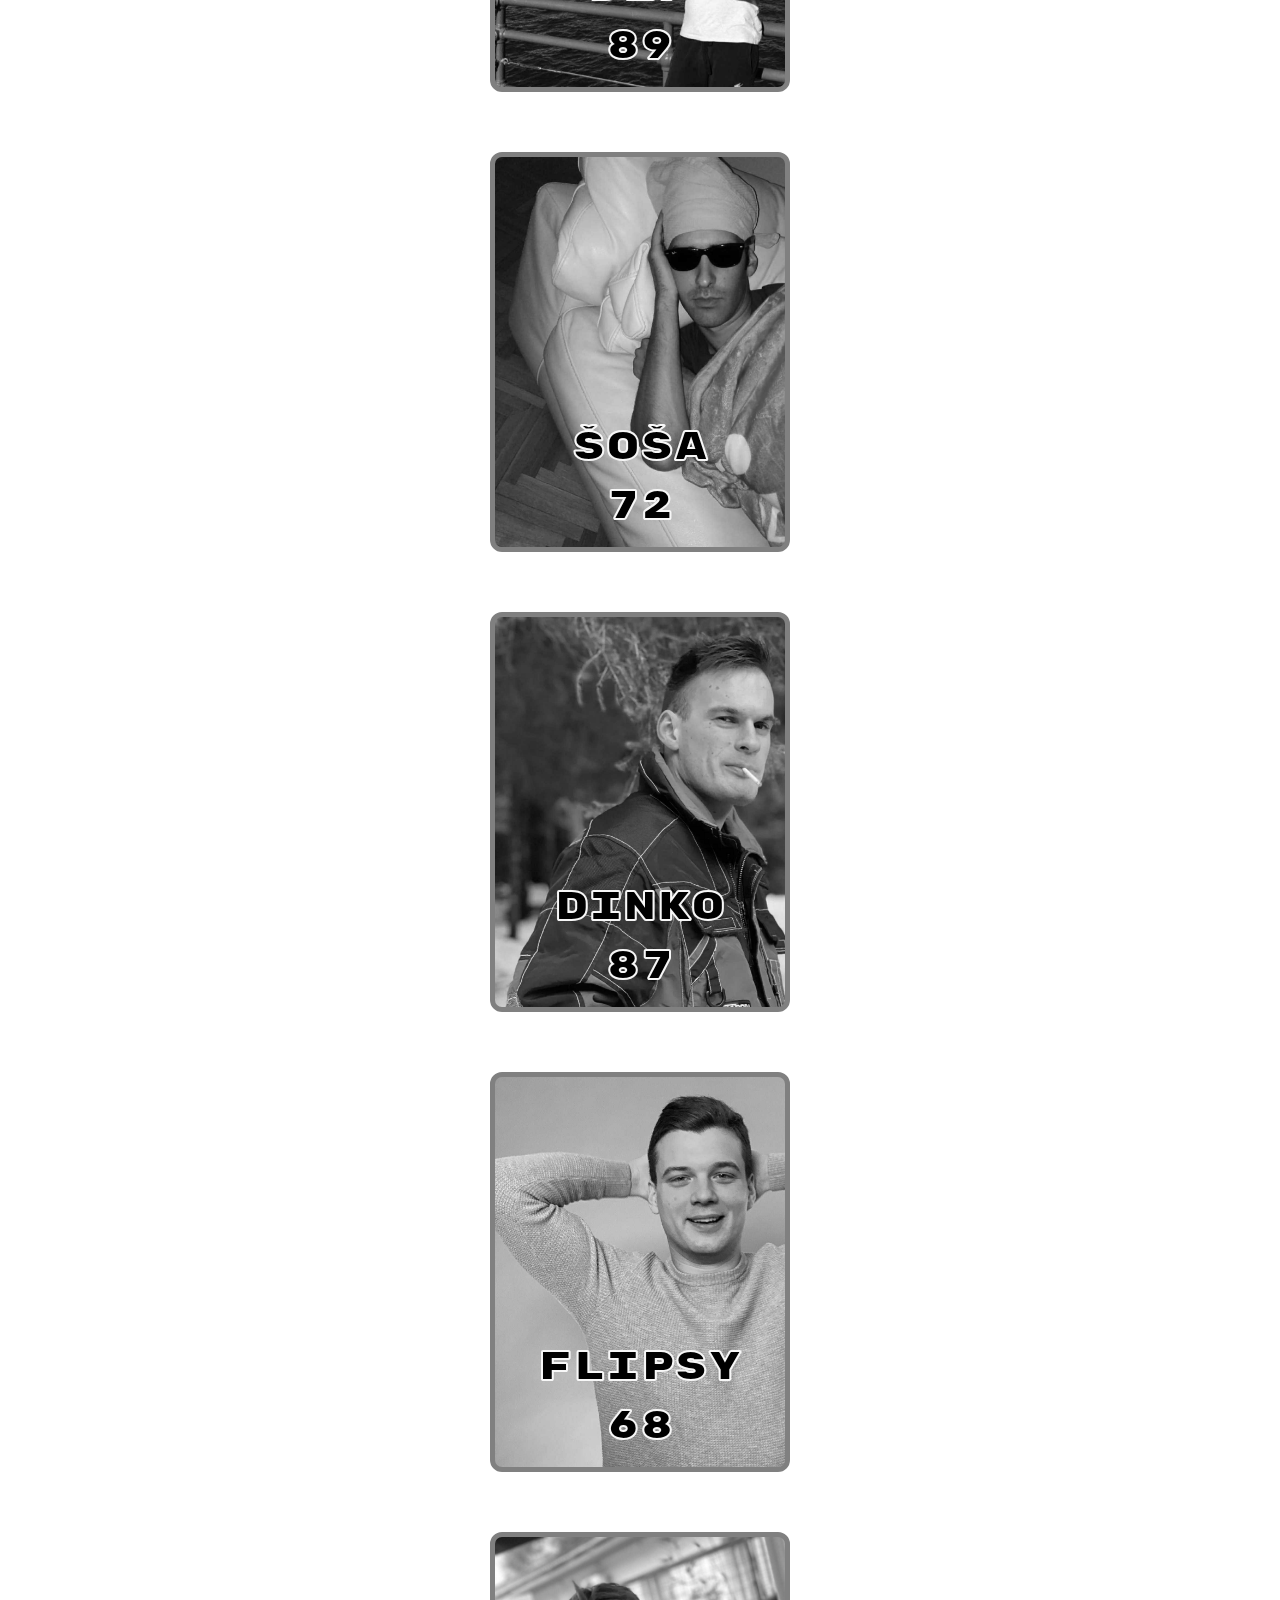
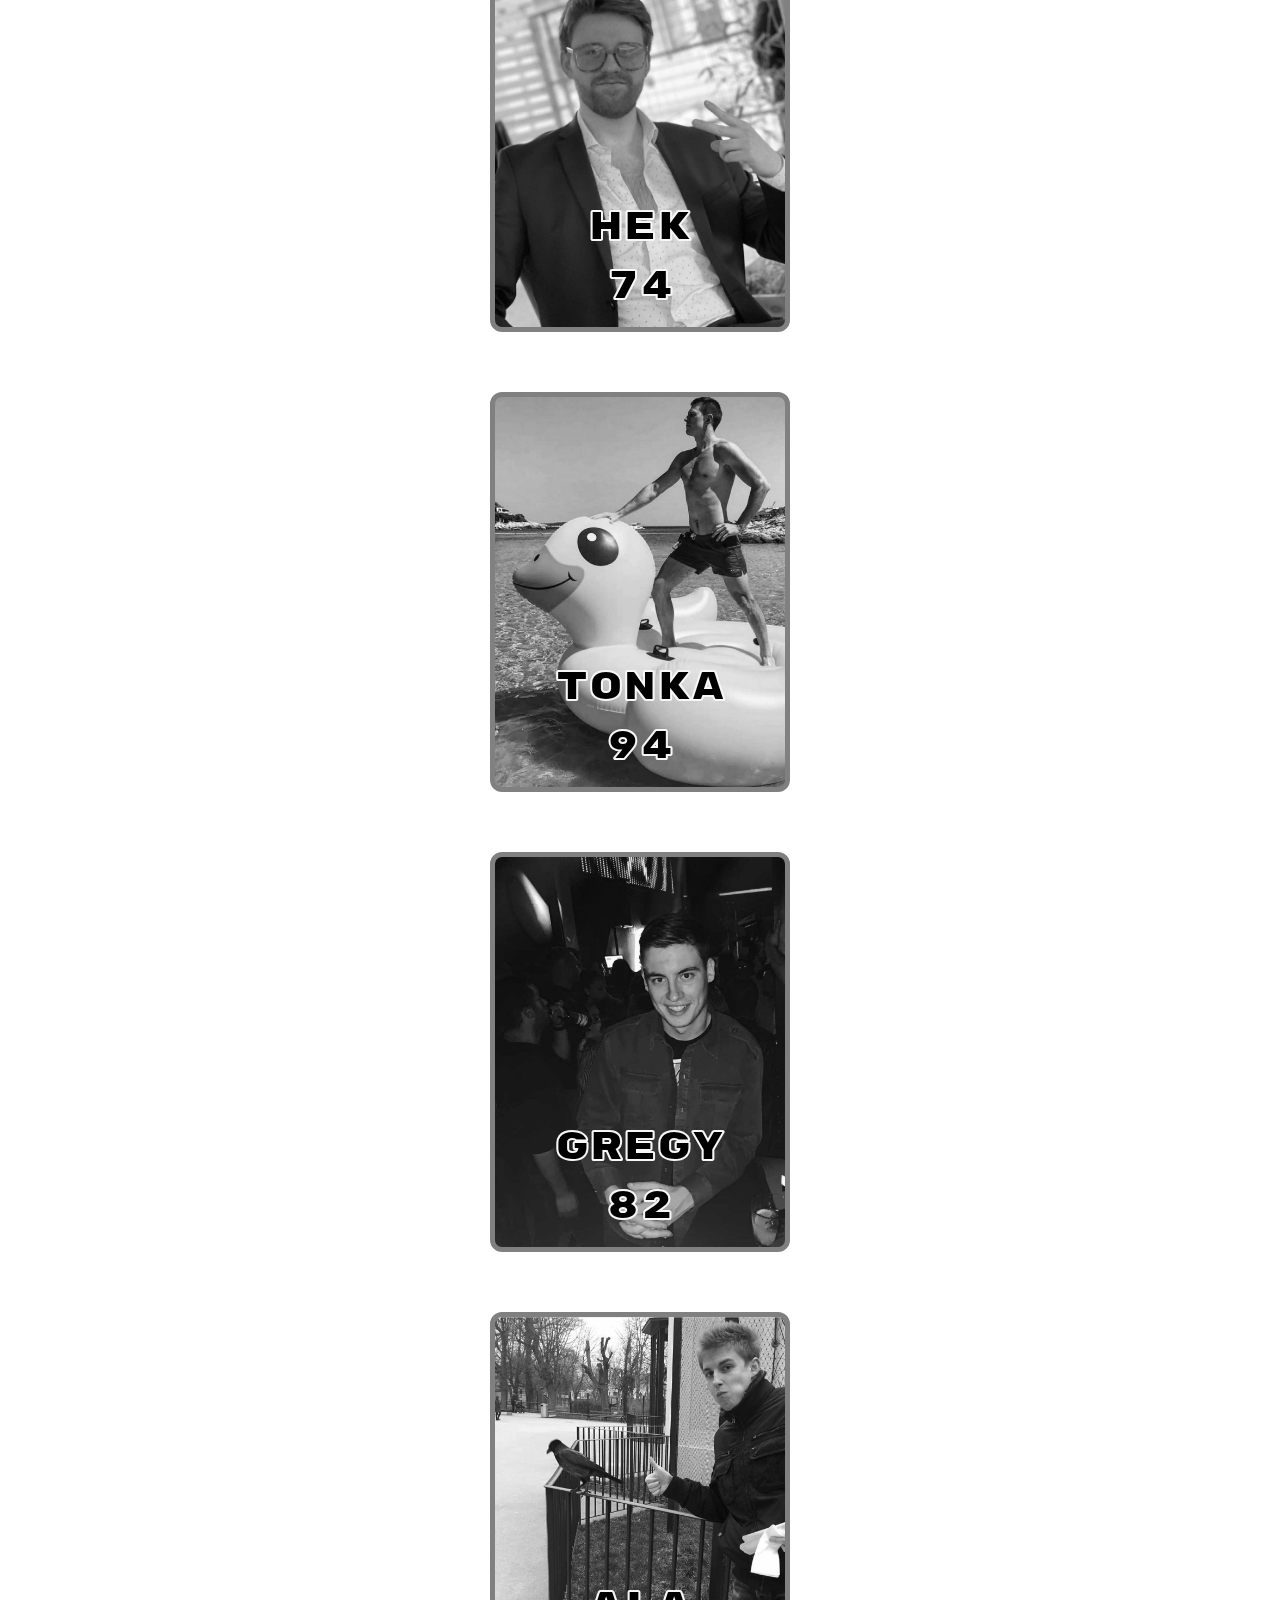
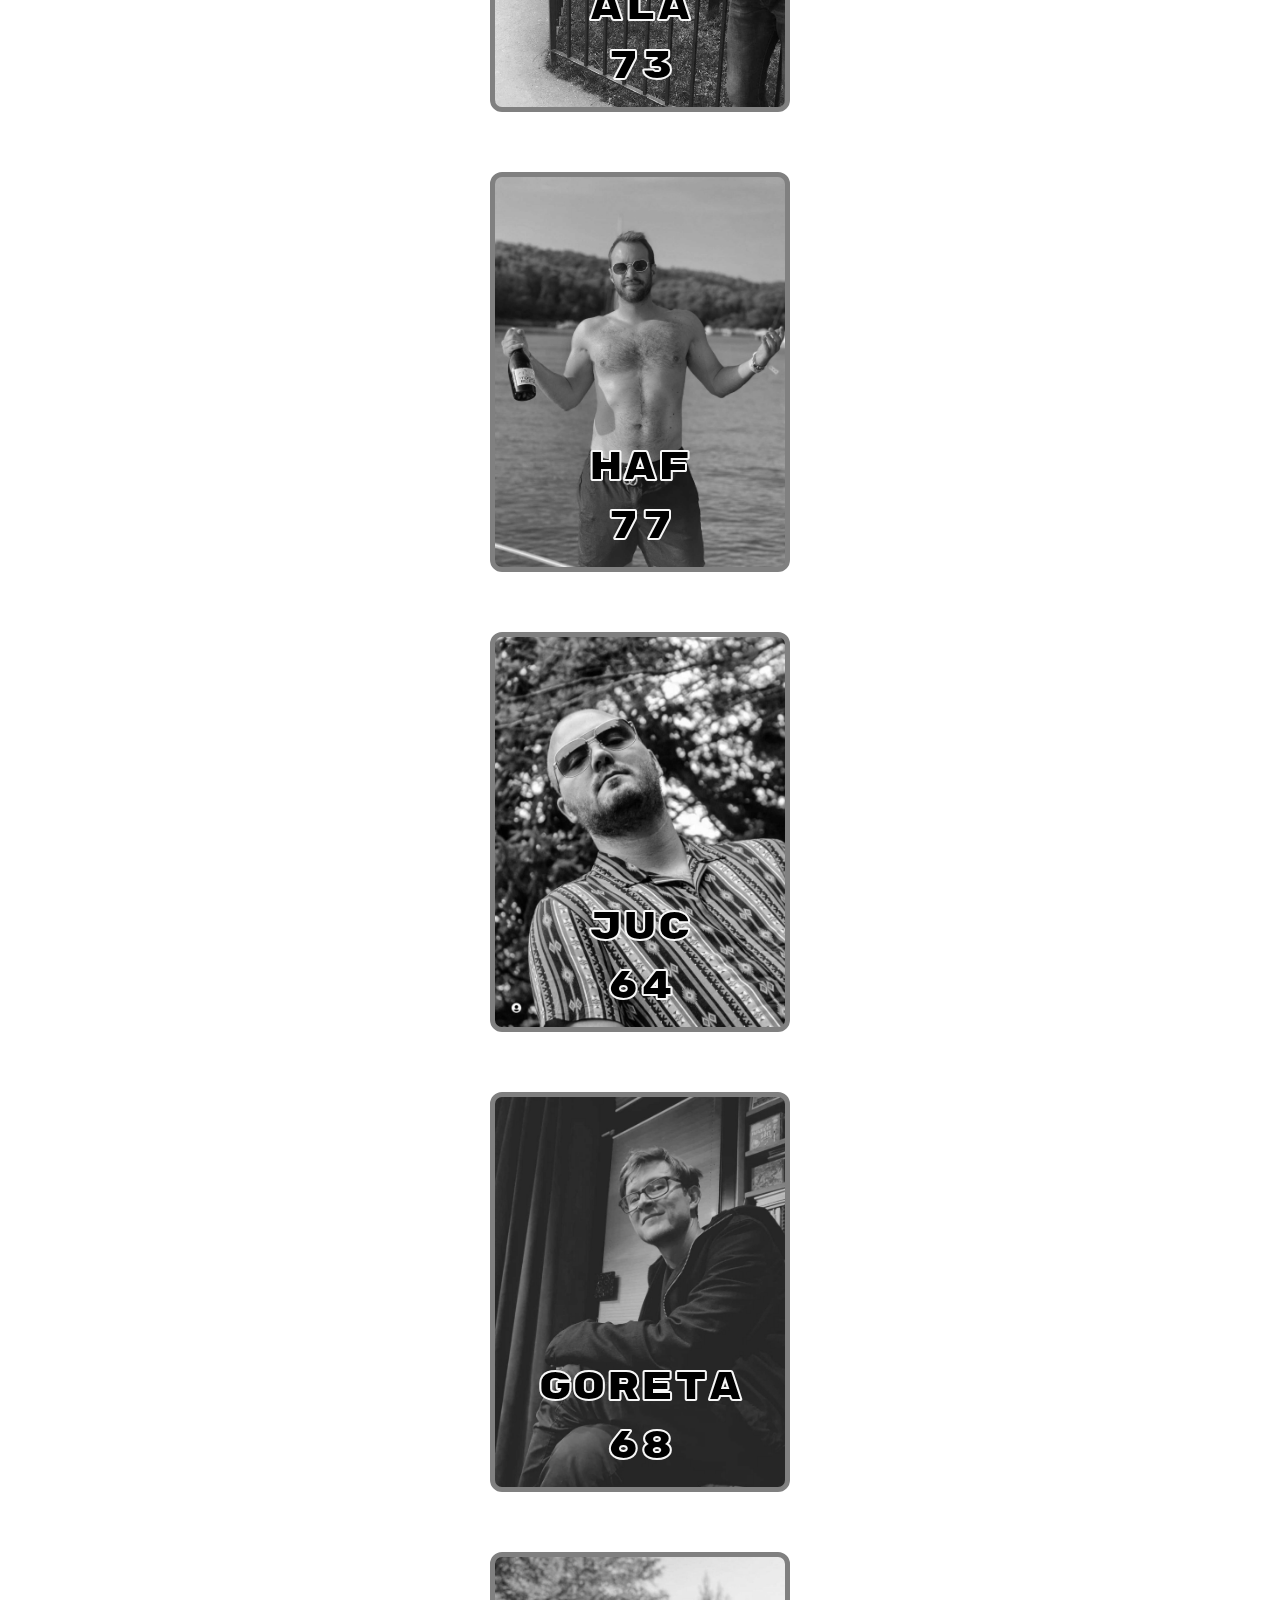
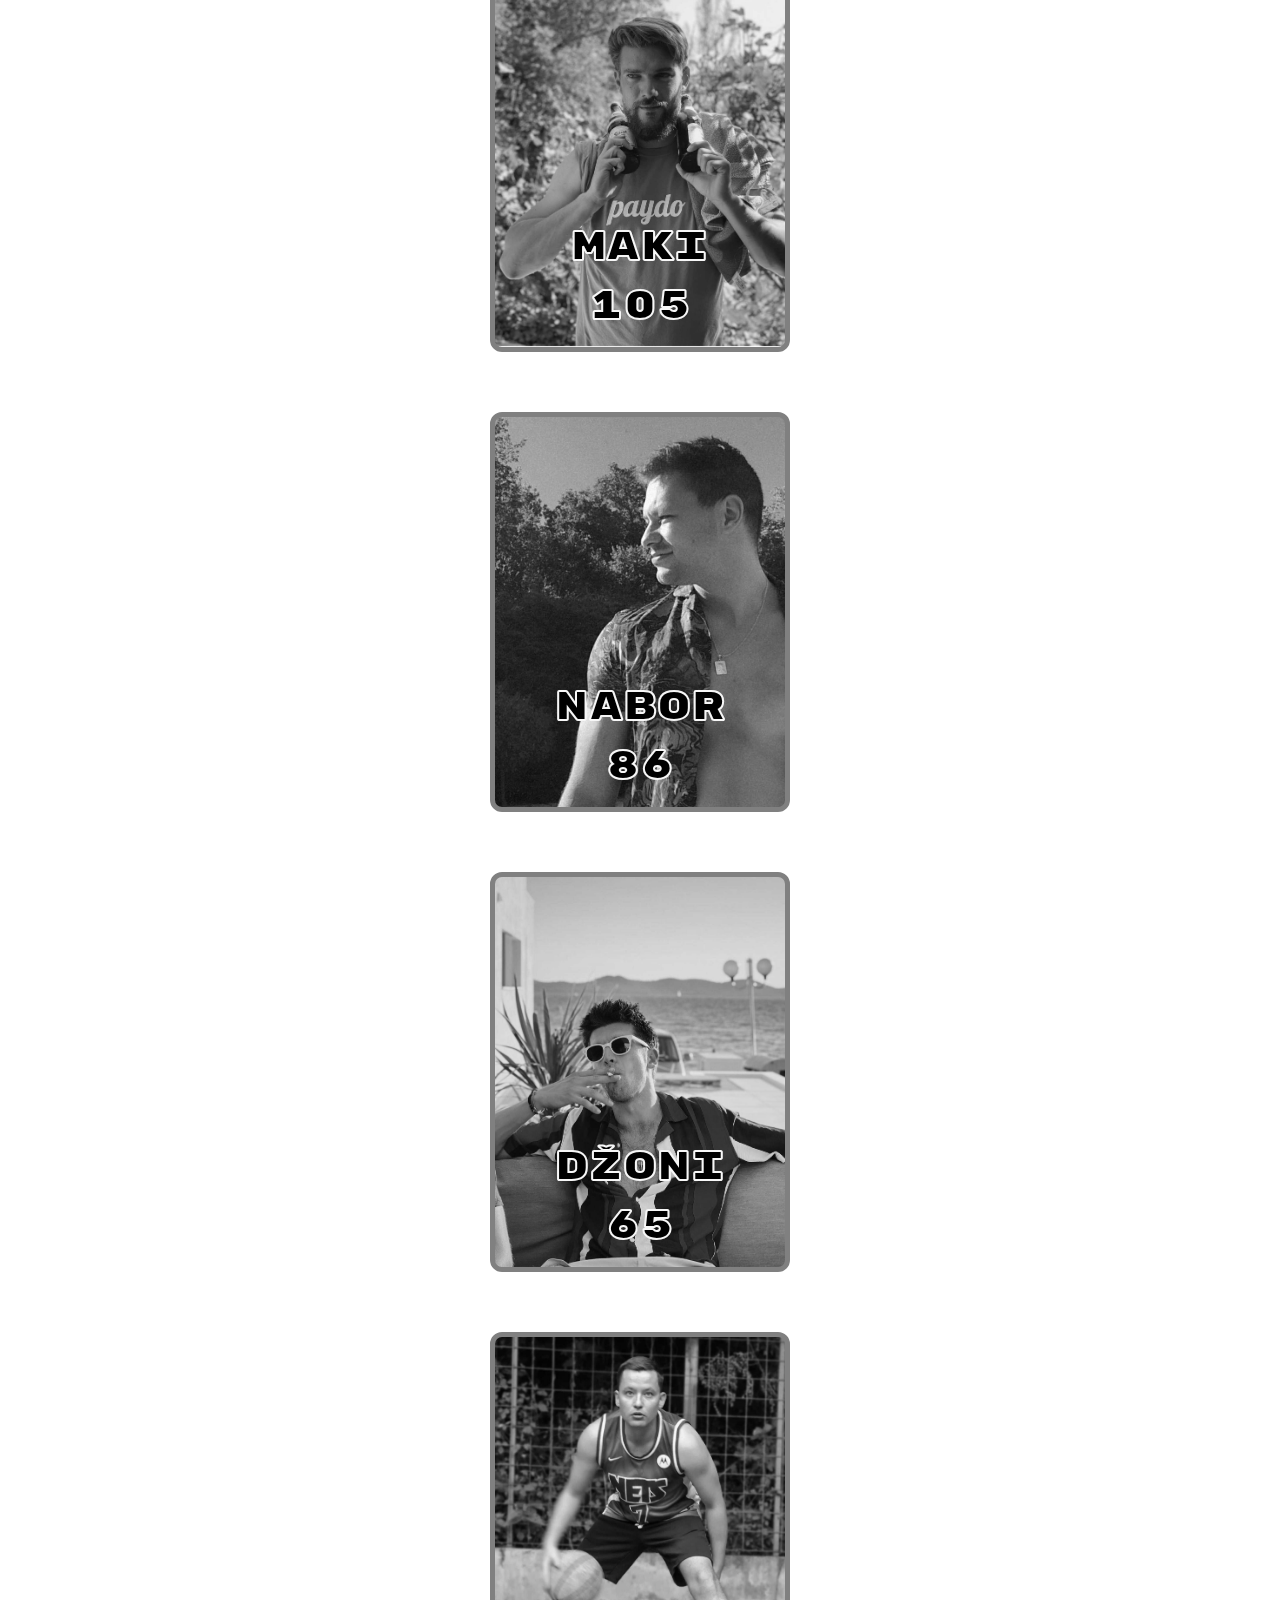
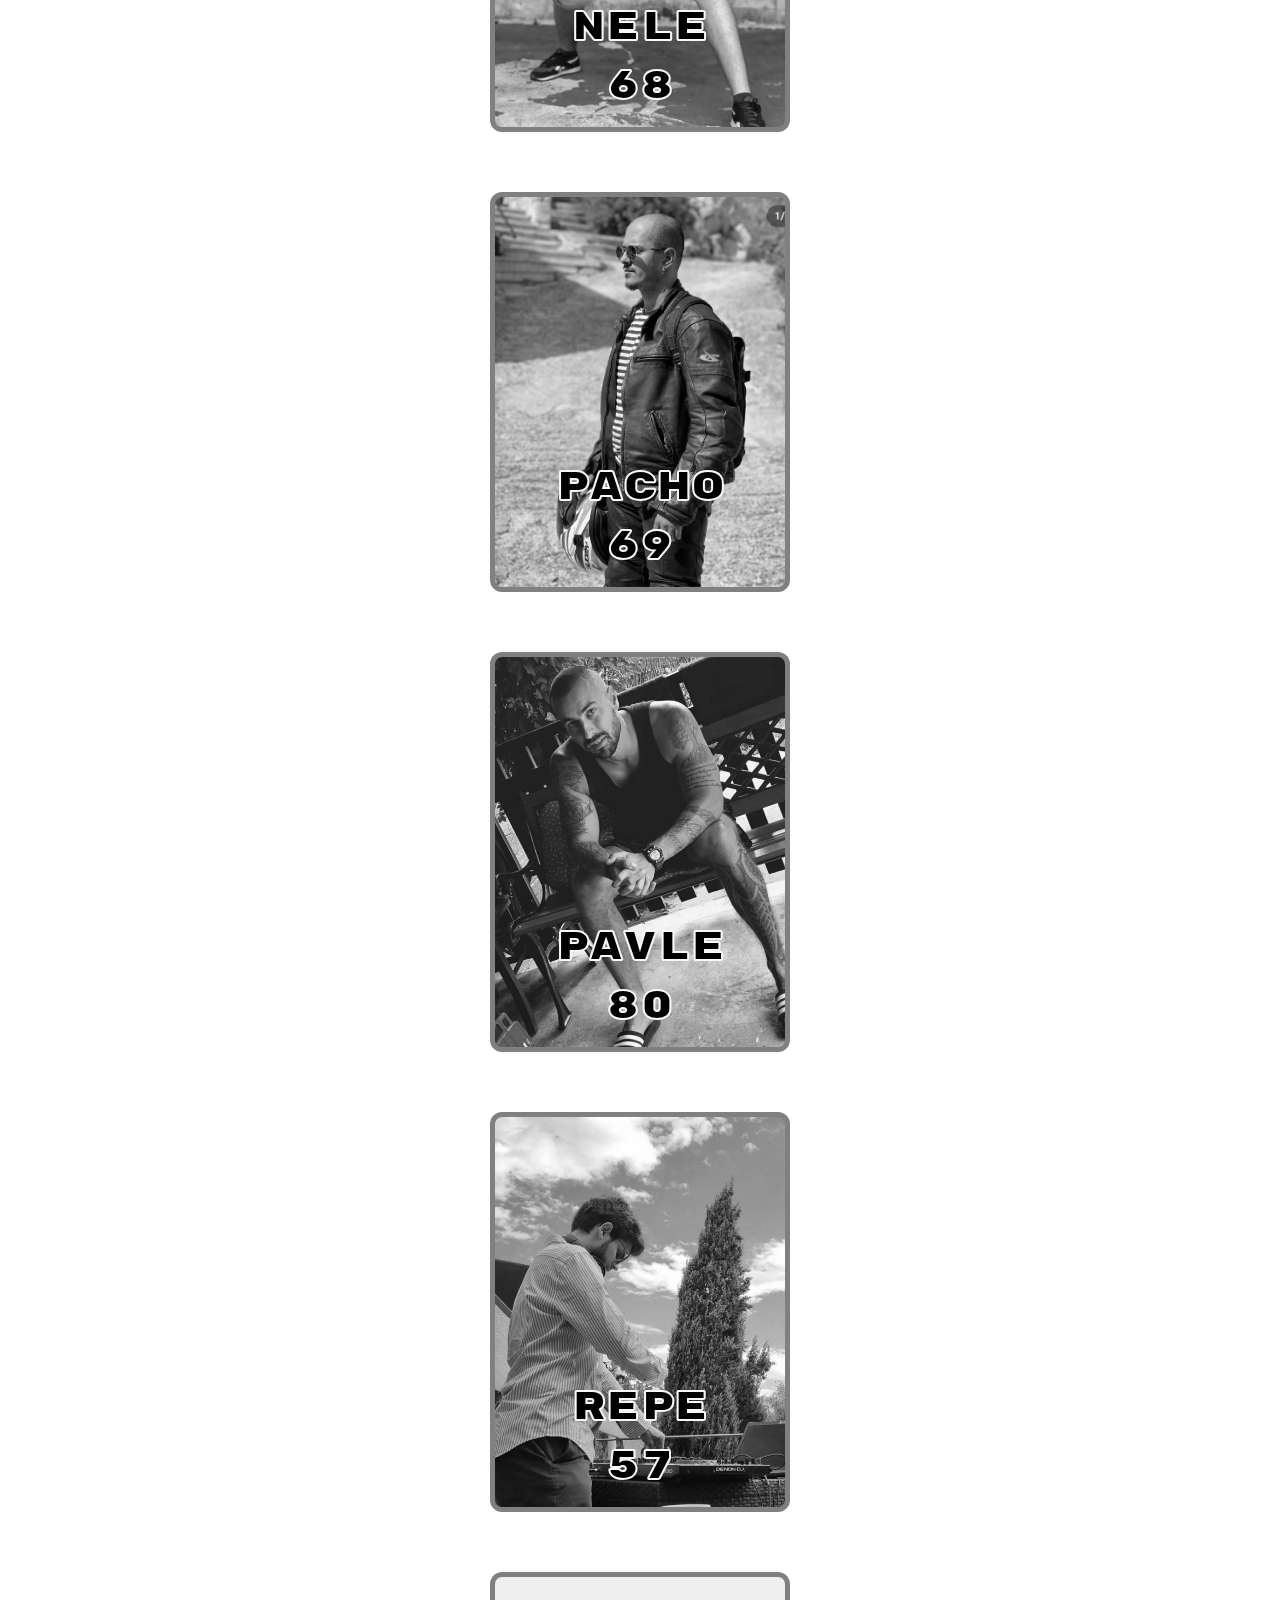
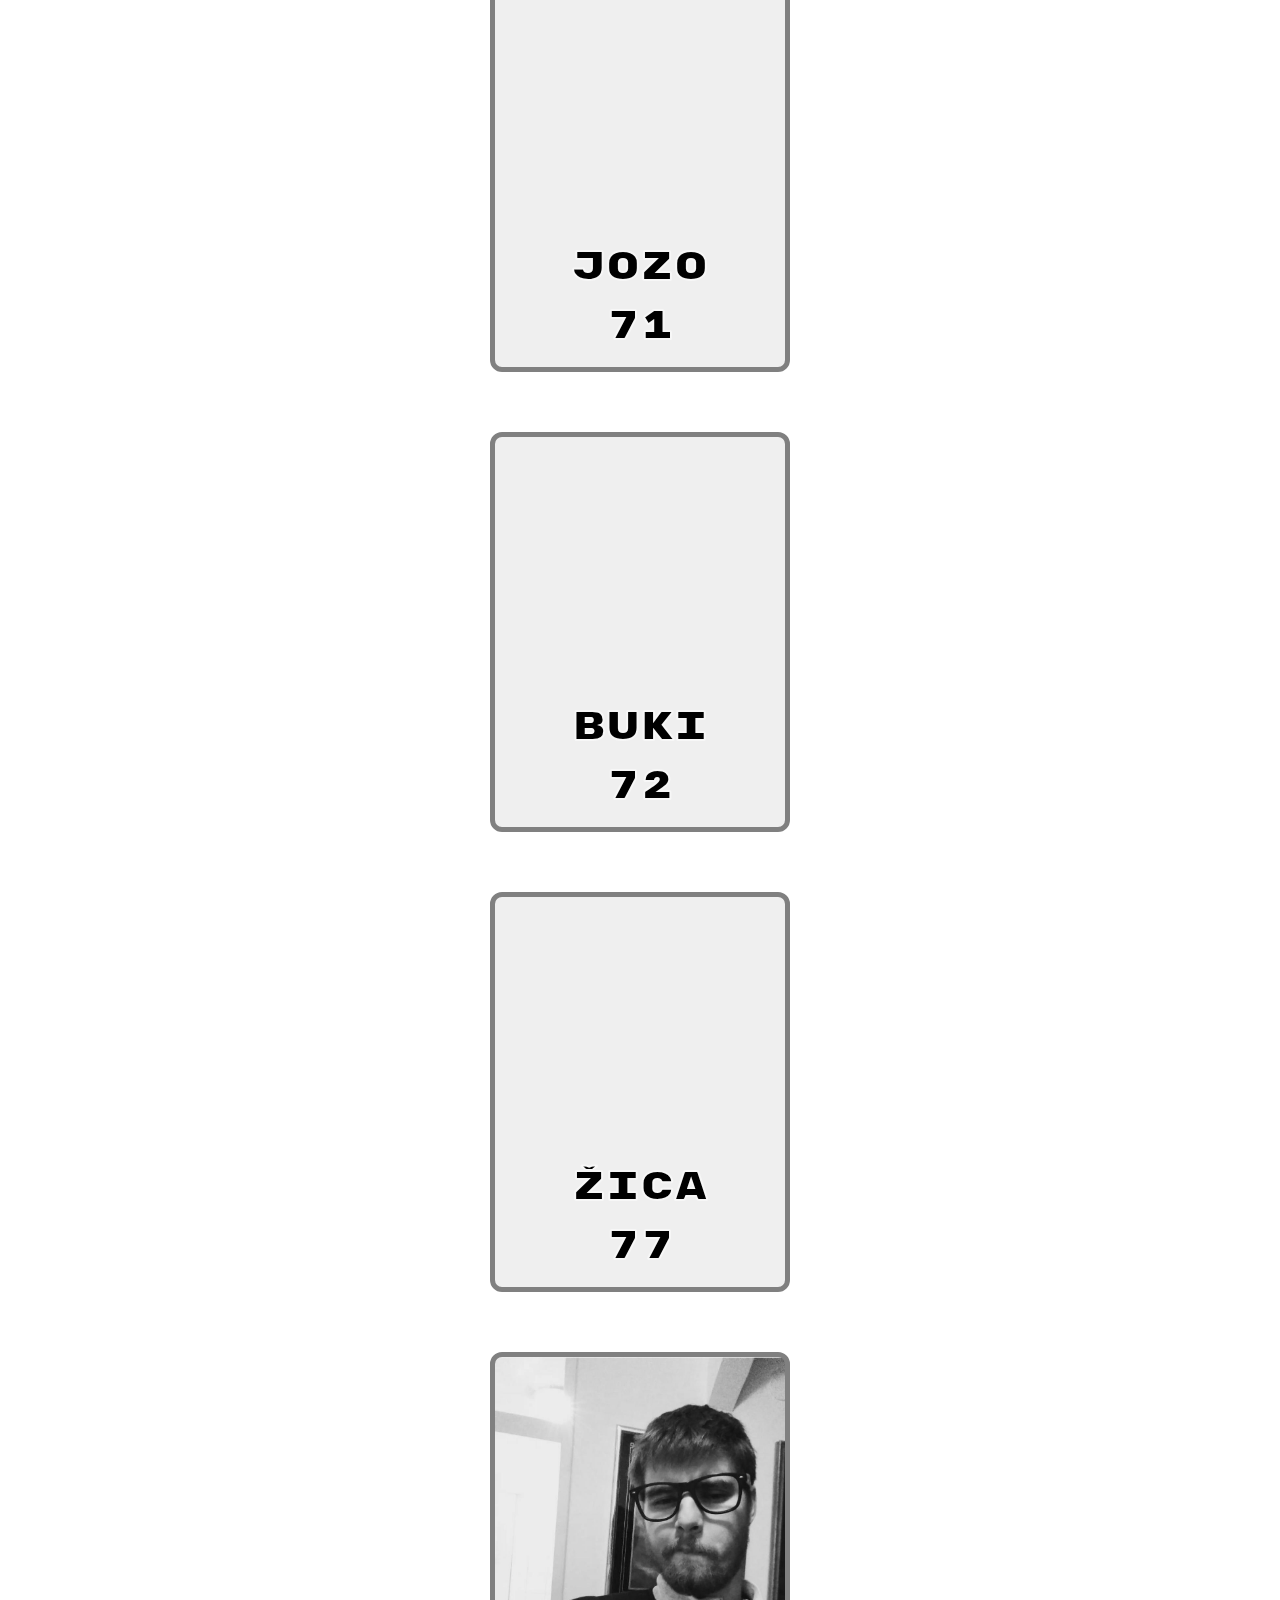
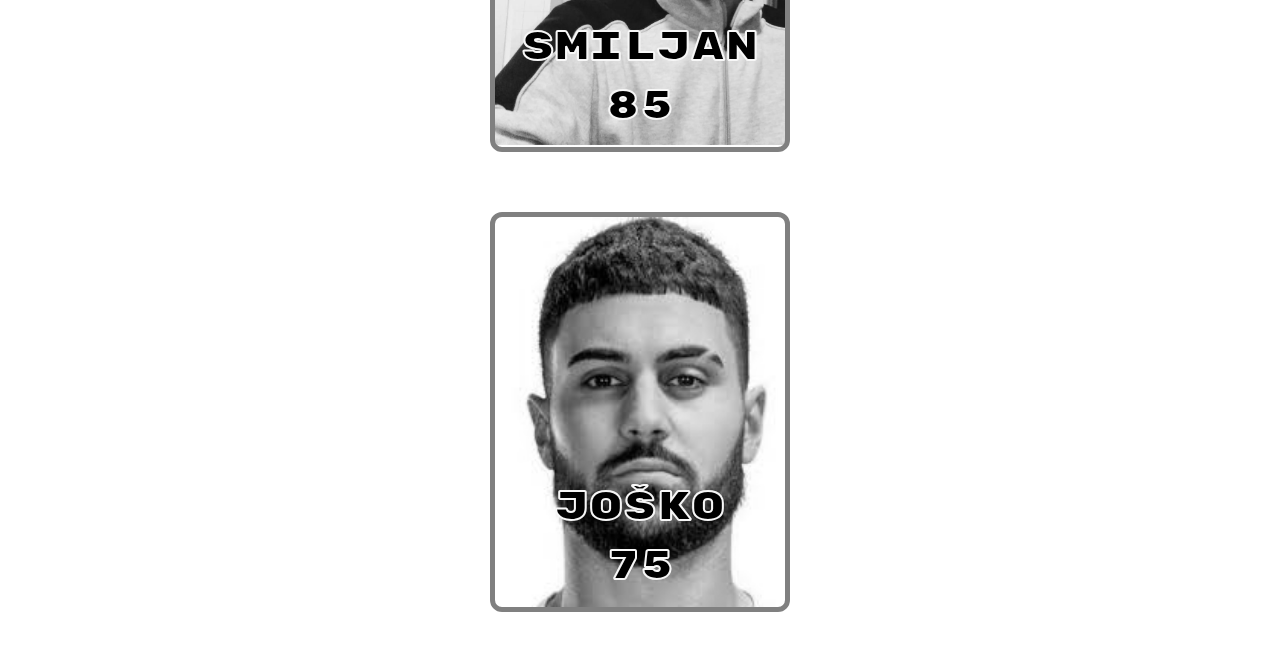
==== commit 26de1a91: "update" ====
--- a/index.html
+++ b/index.html
@@ -193,6 +193,5 @@
             </button>
             <button id="generateButton">Generate (0)</button>
         </div>
-        <script src="script.js" async defer></script>
     </body>
 </html>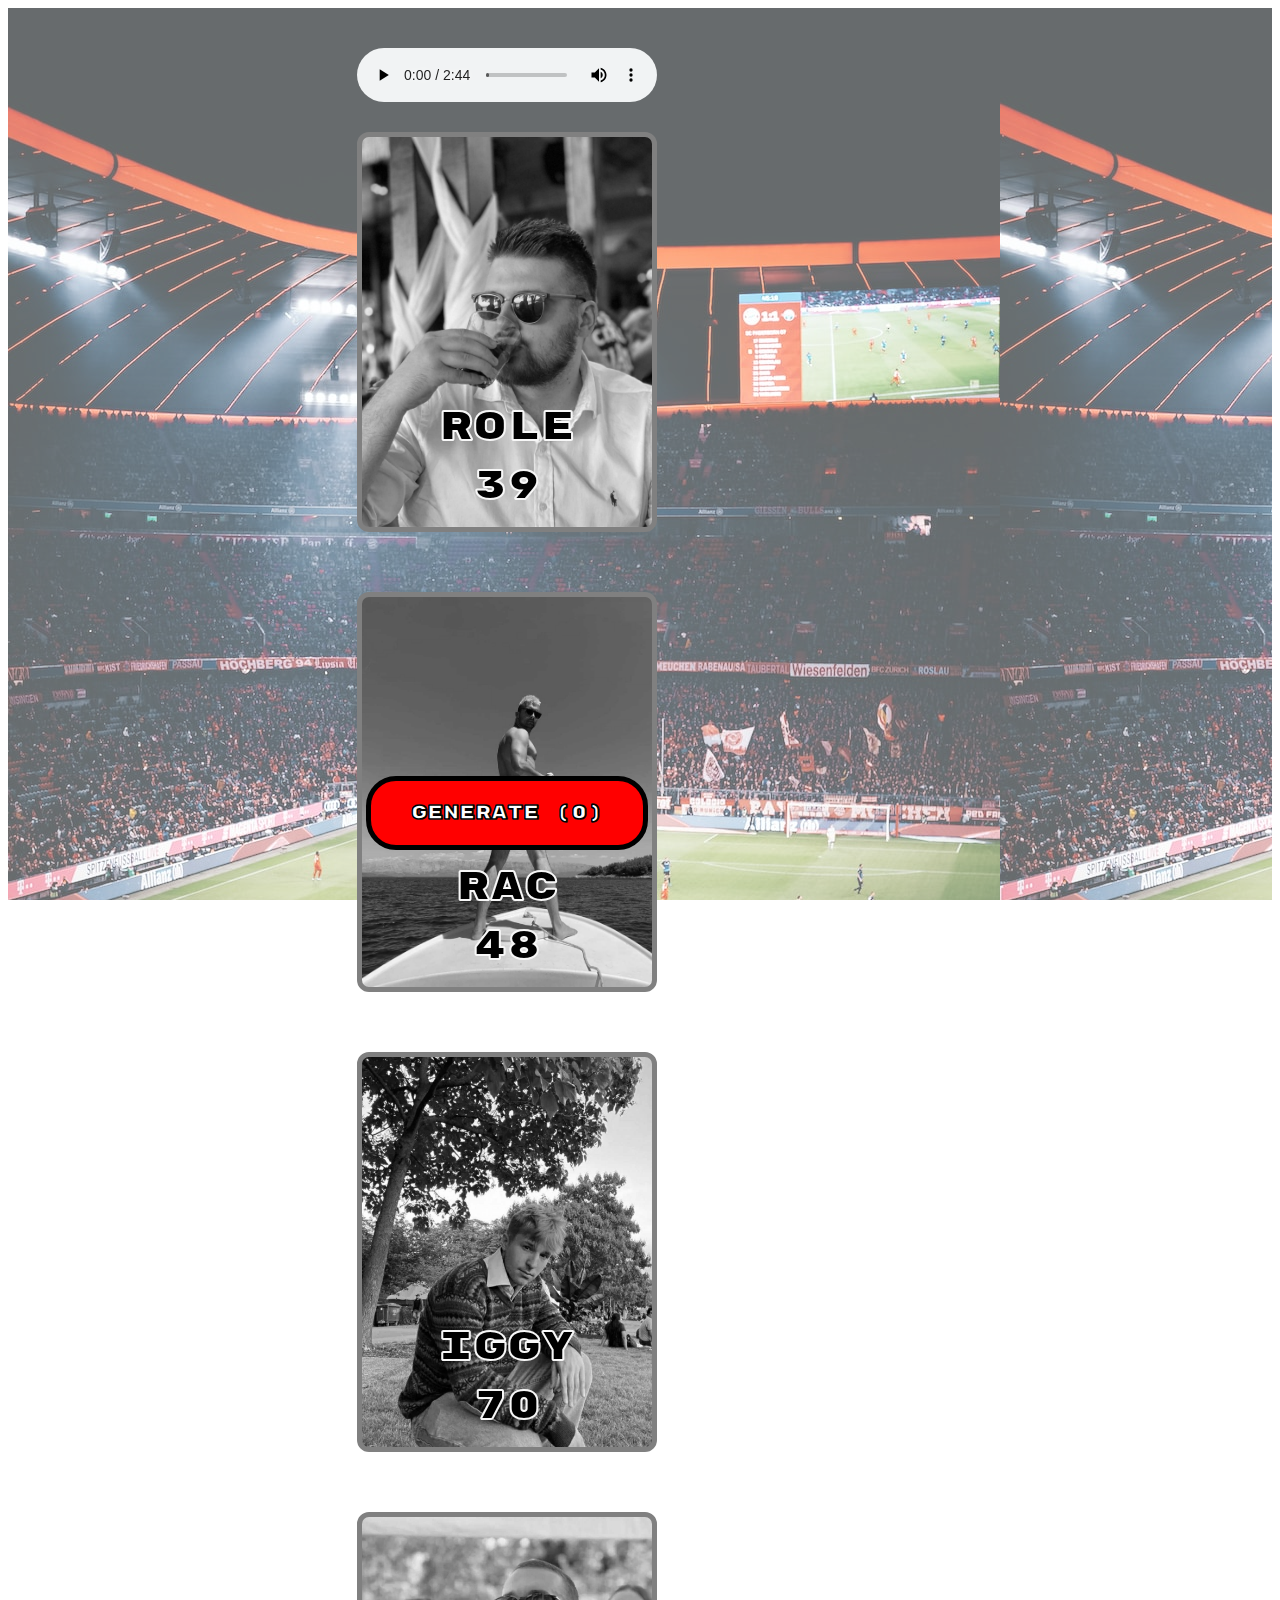
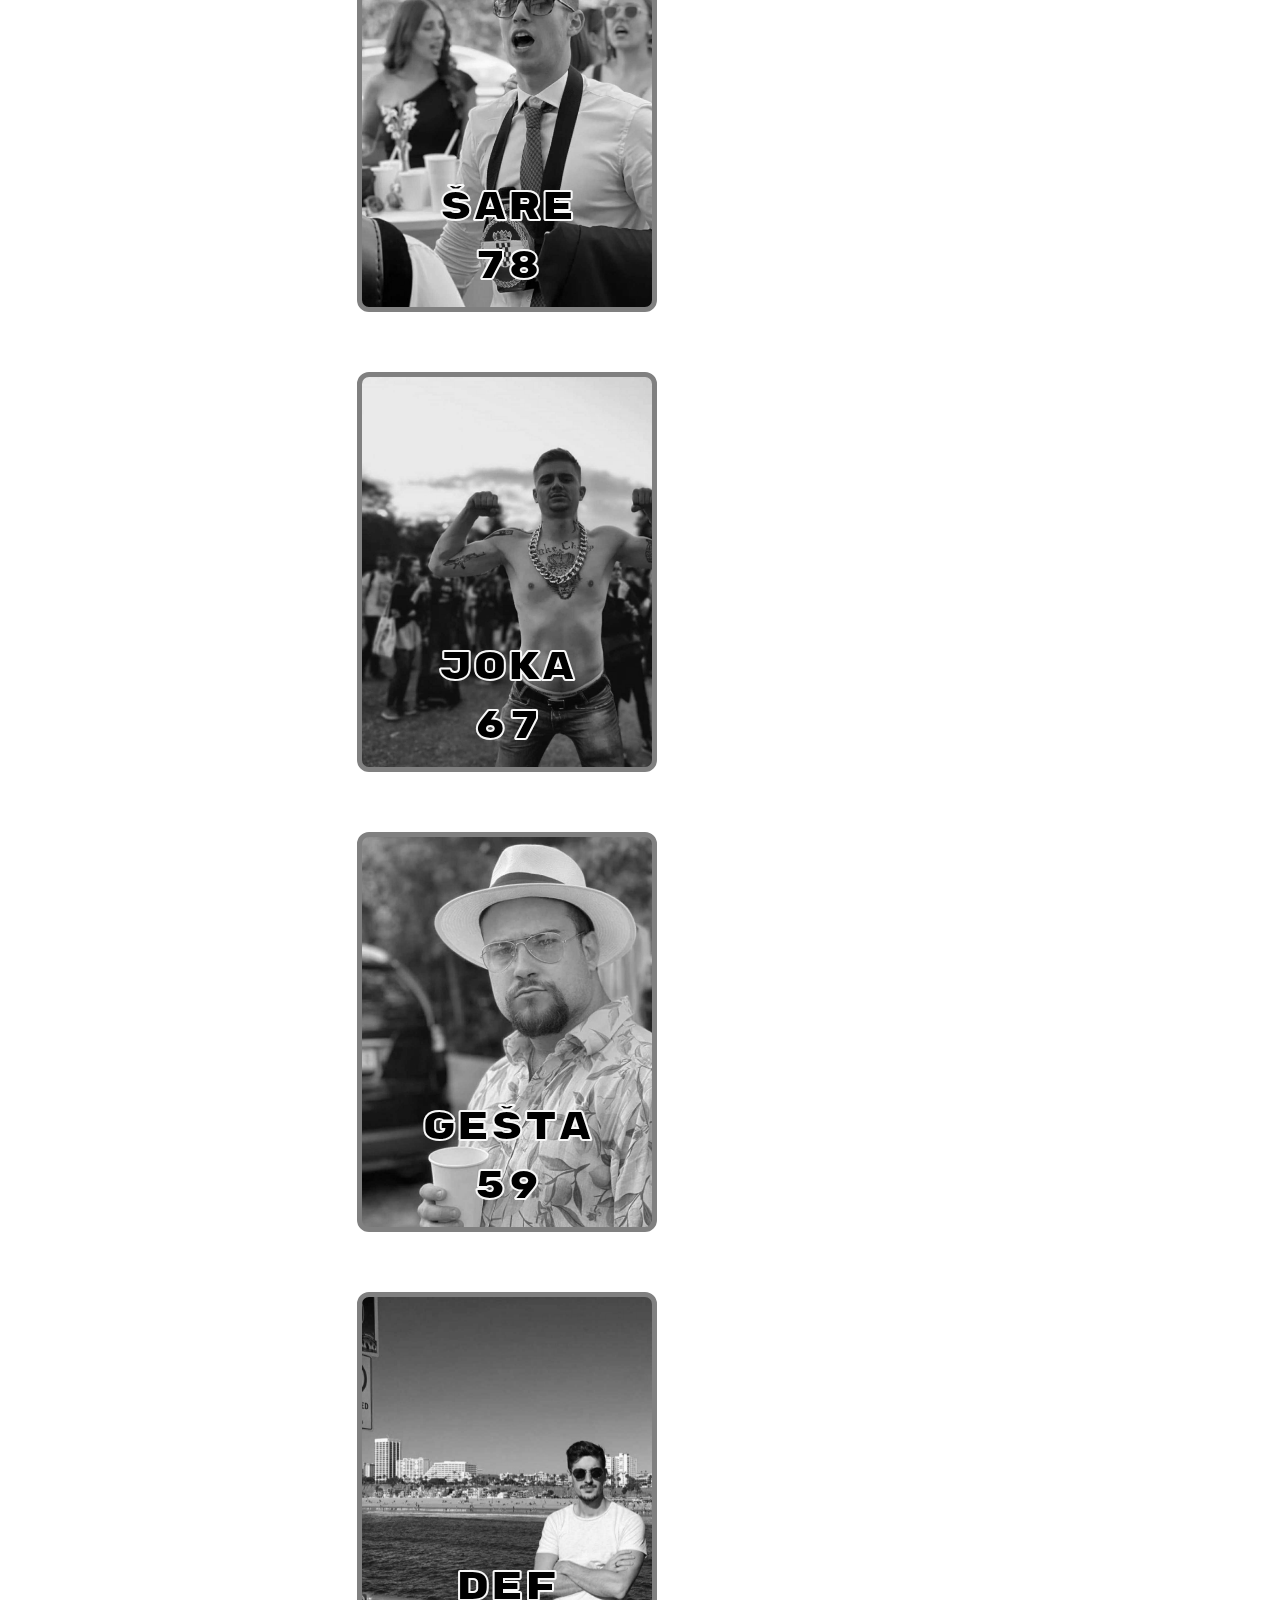
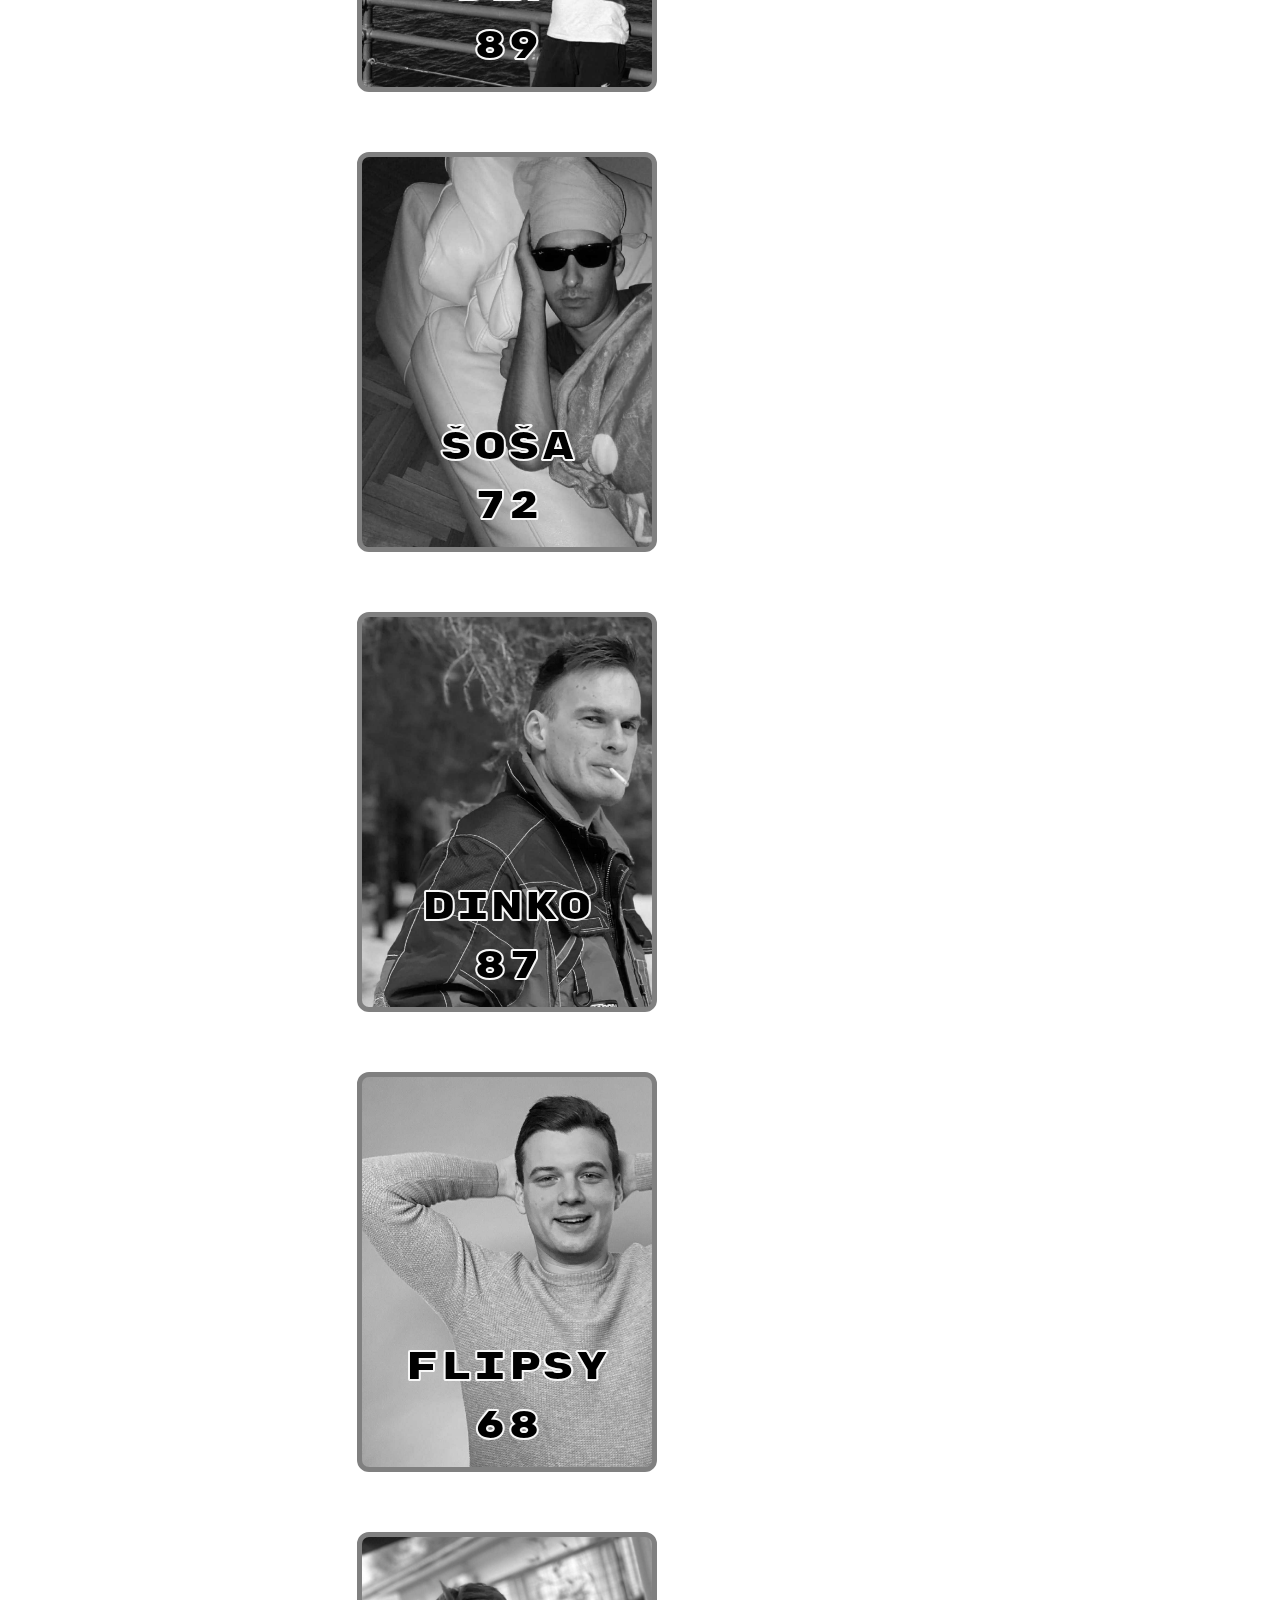
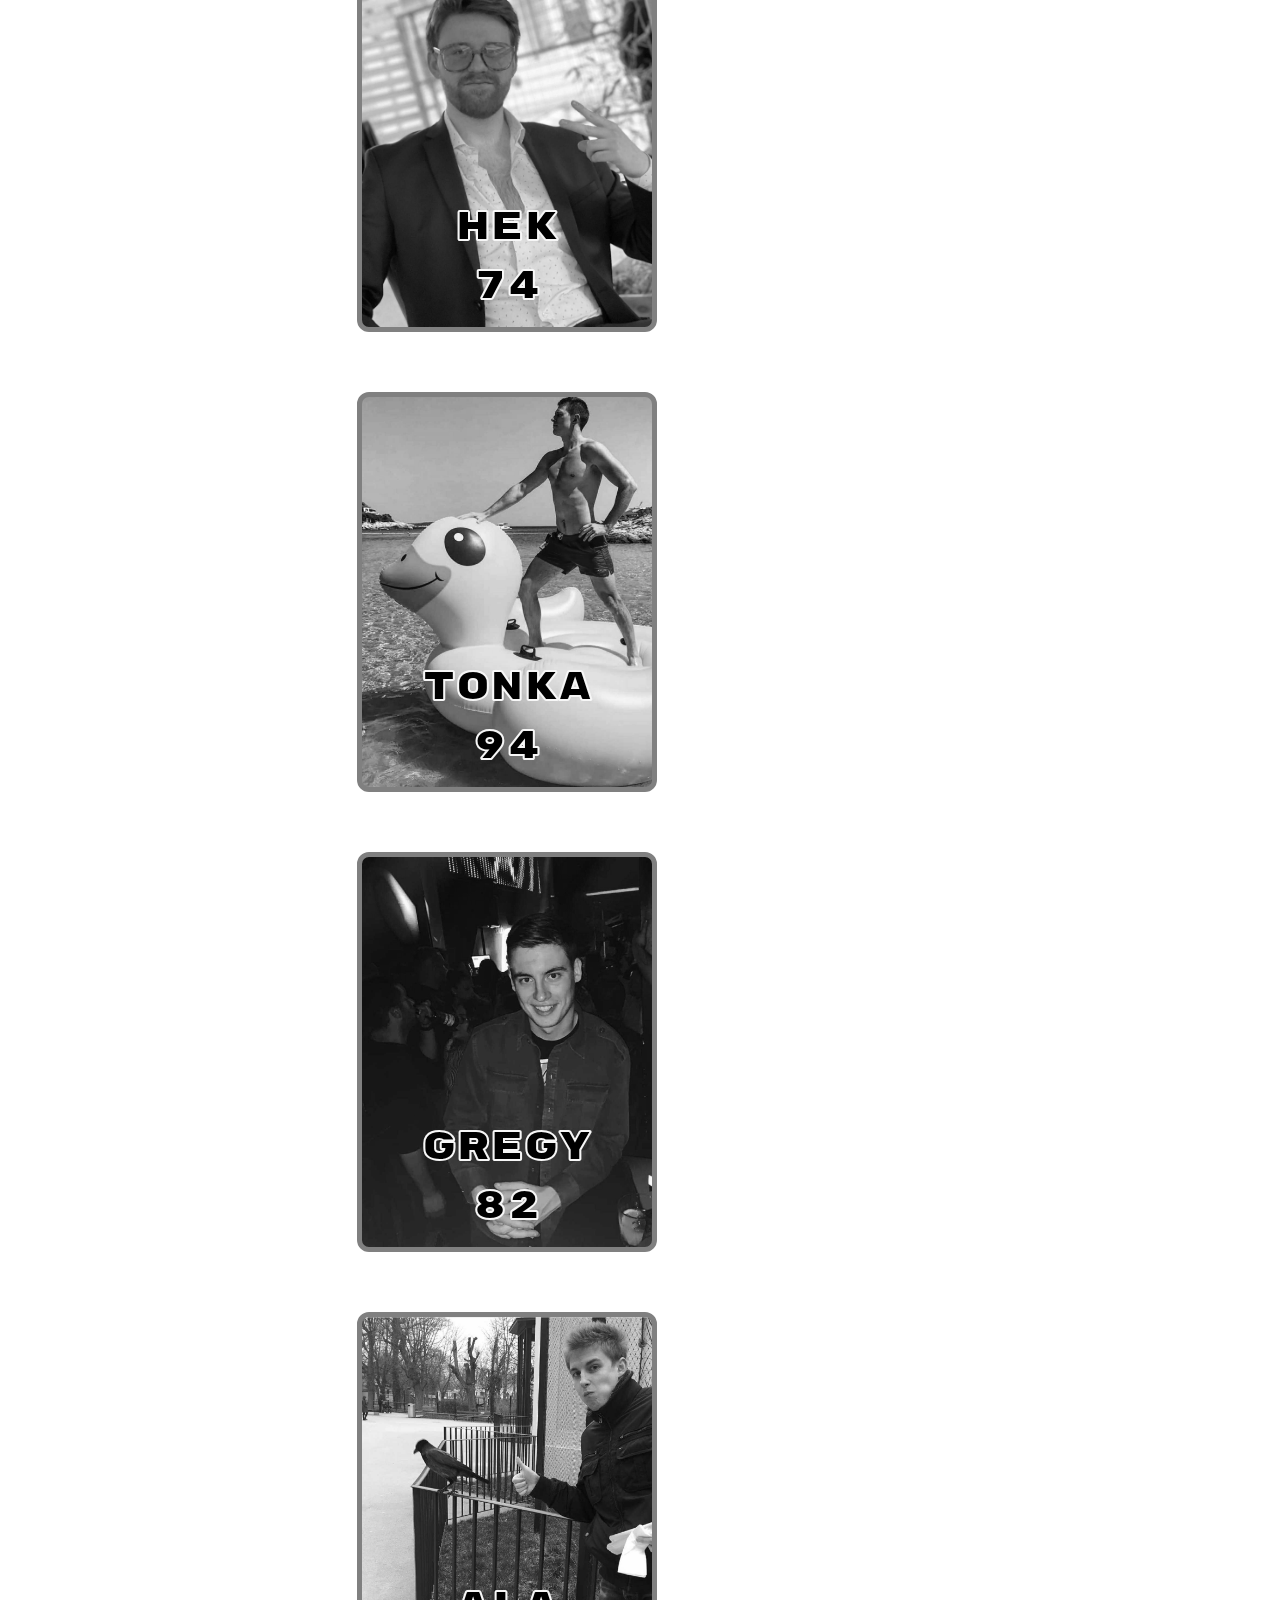
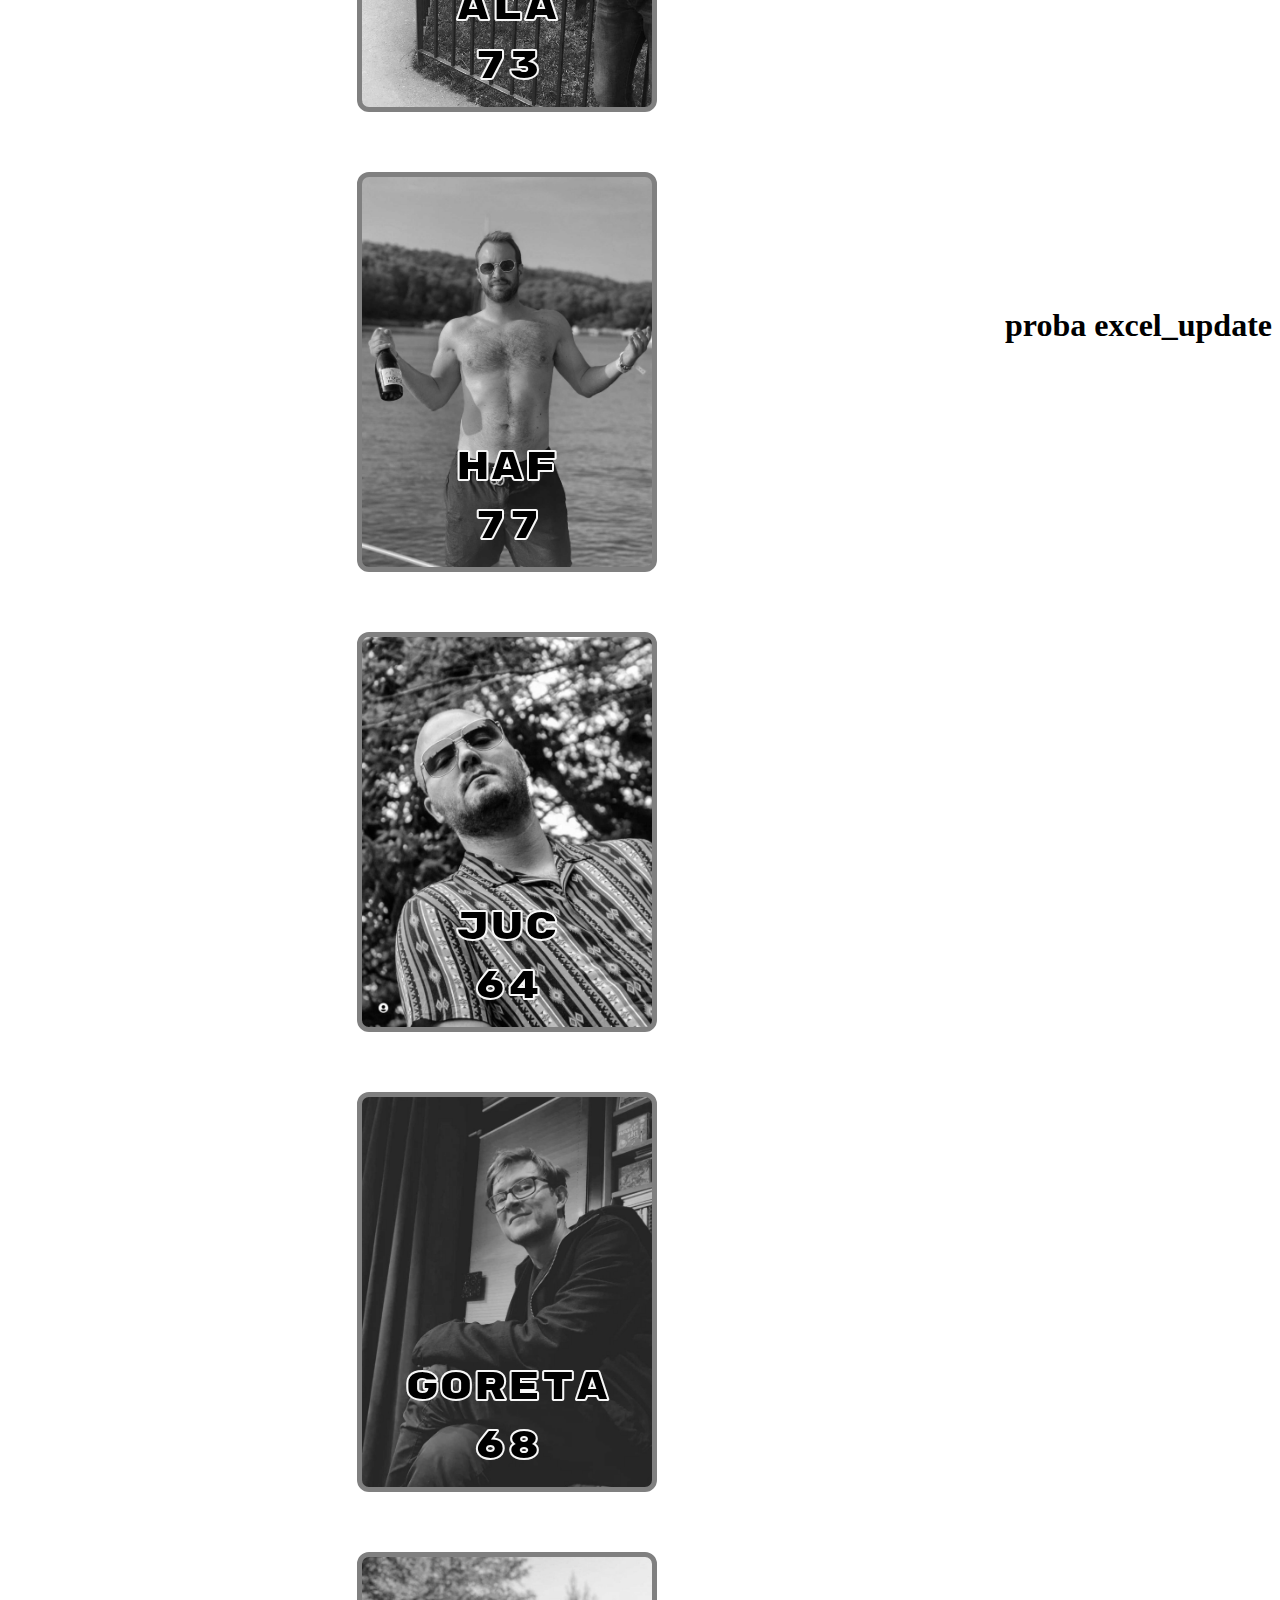
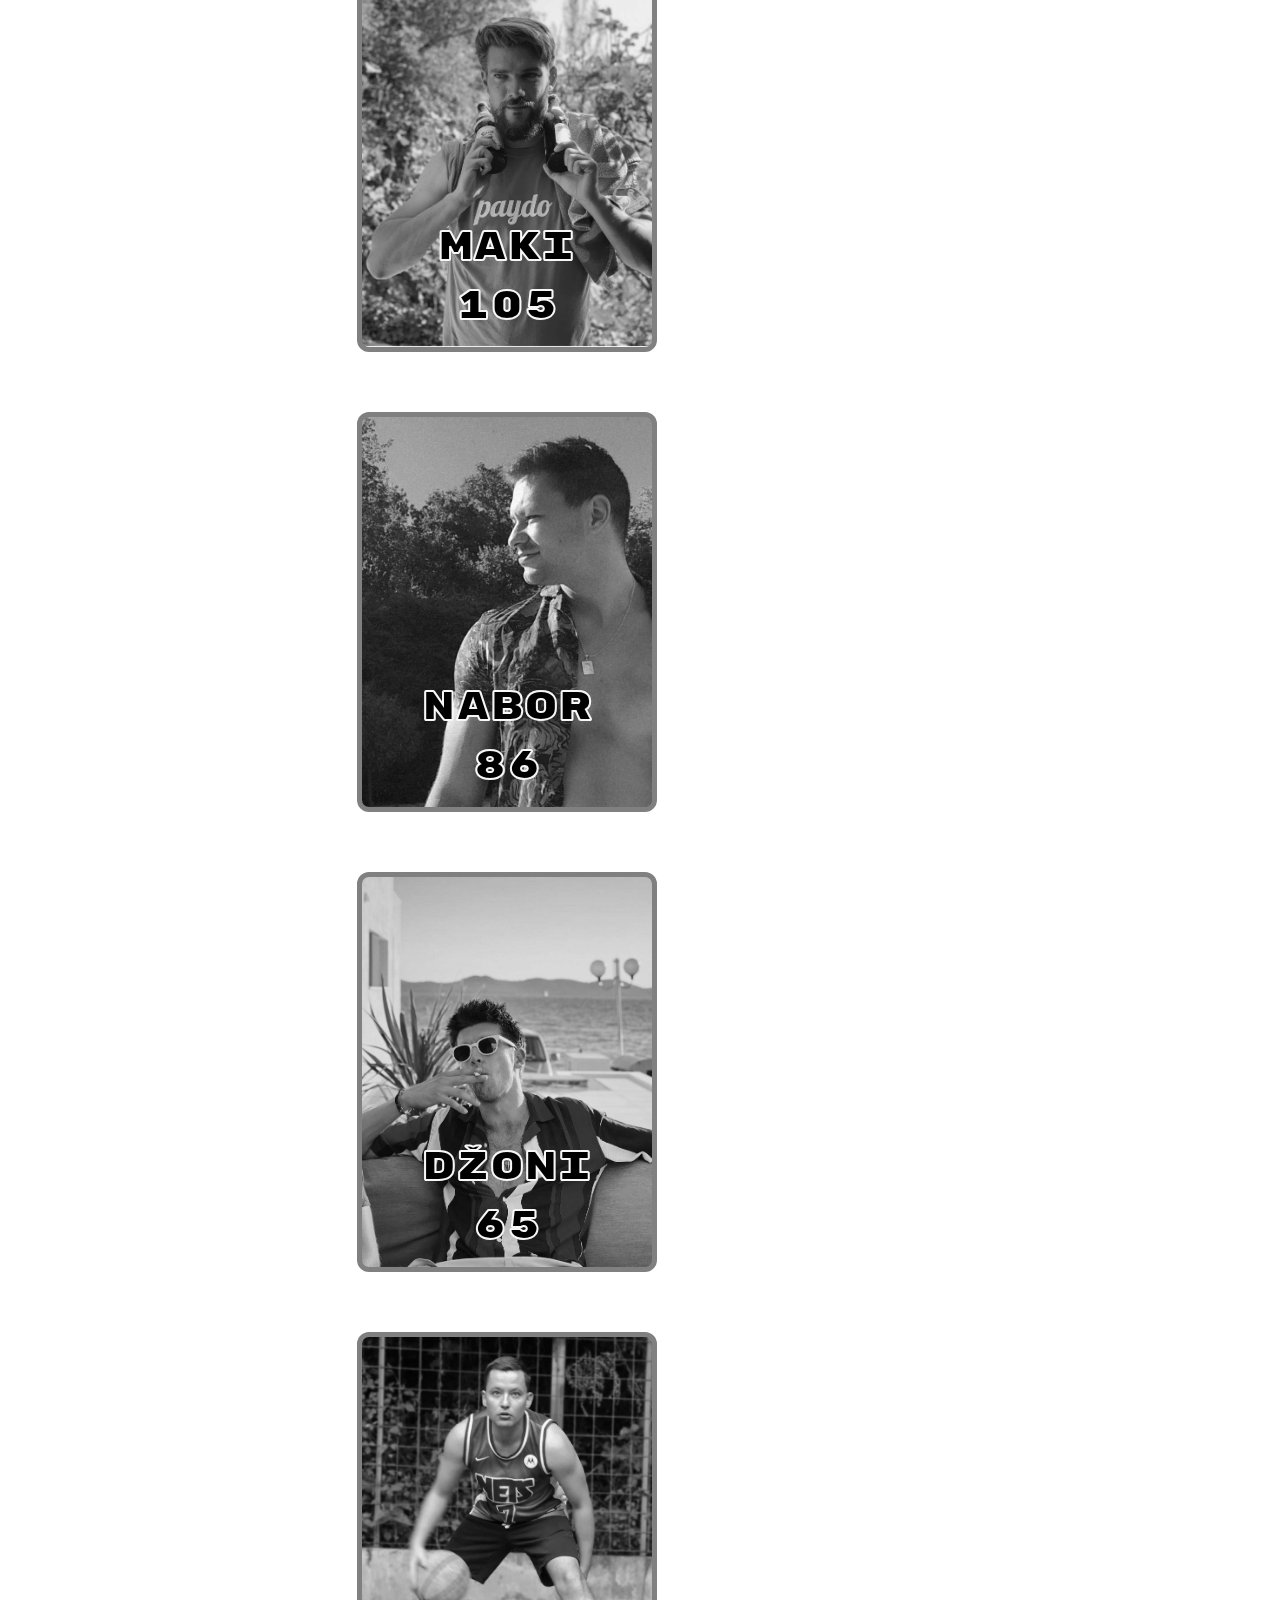
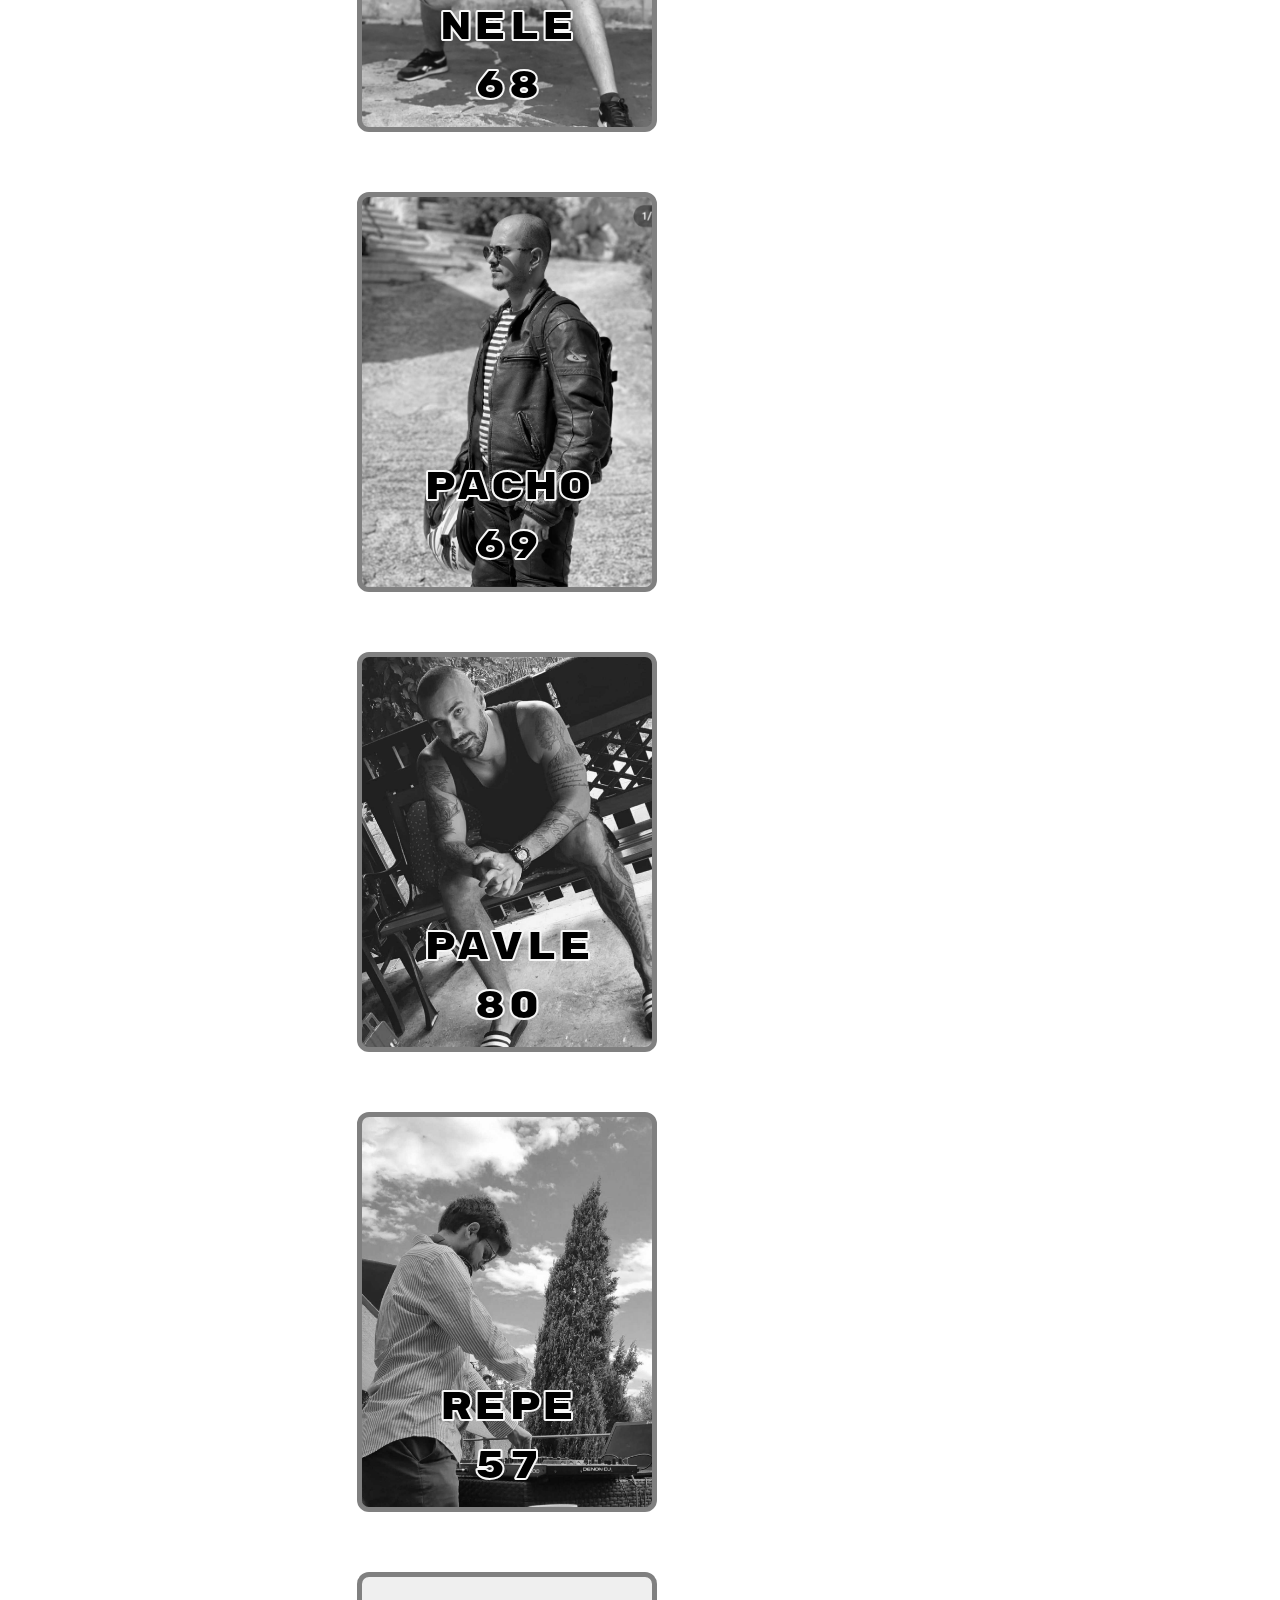
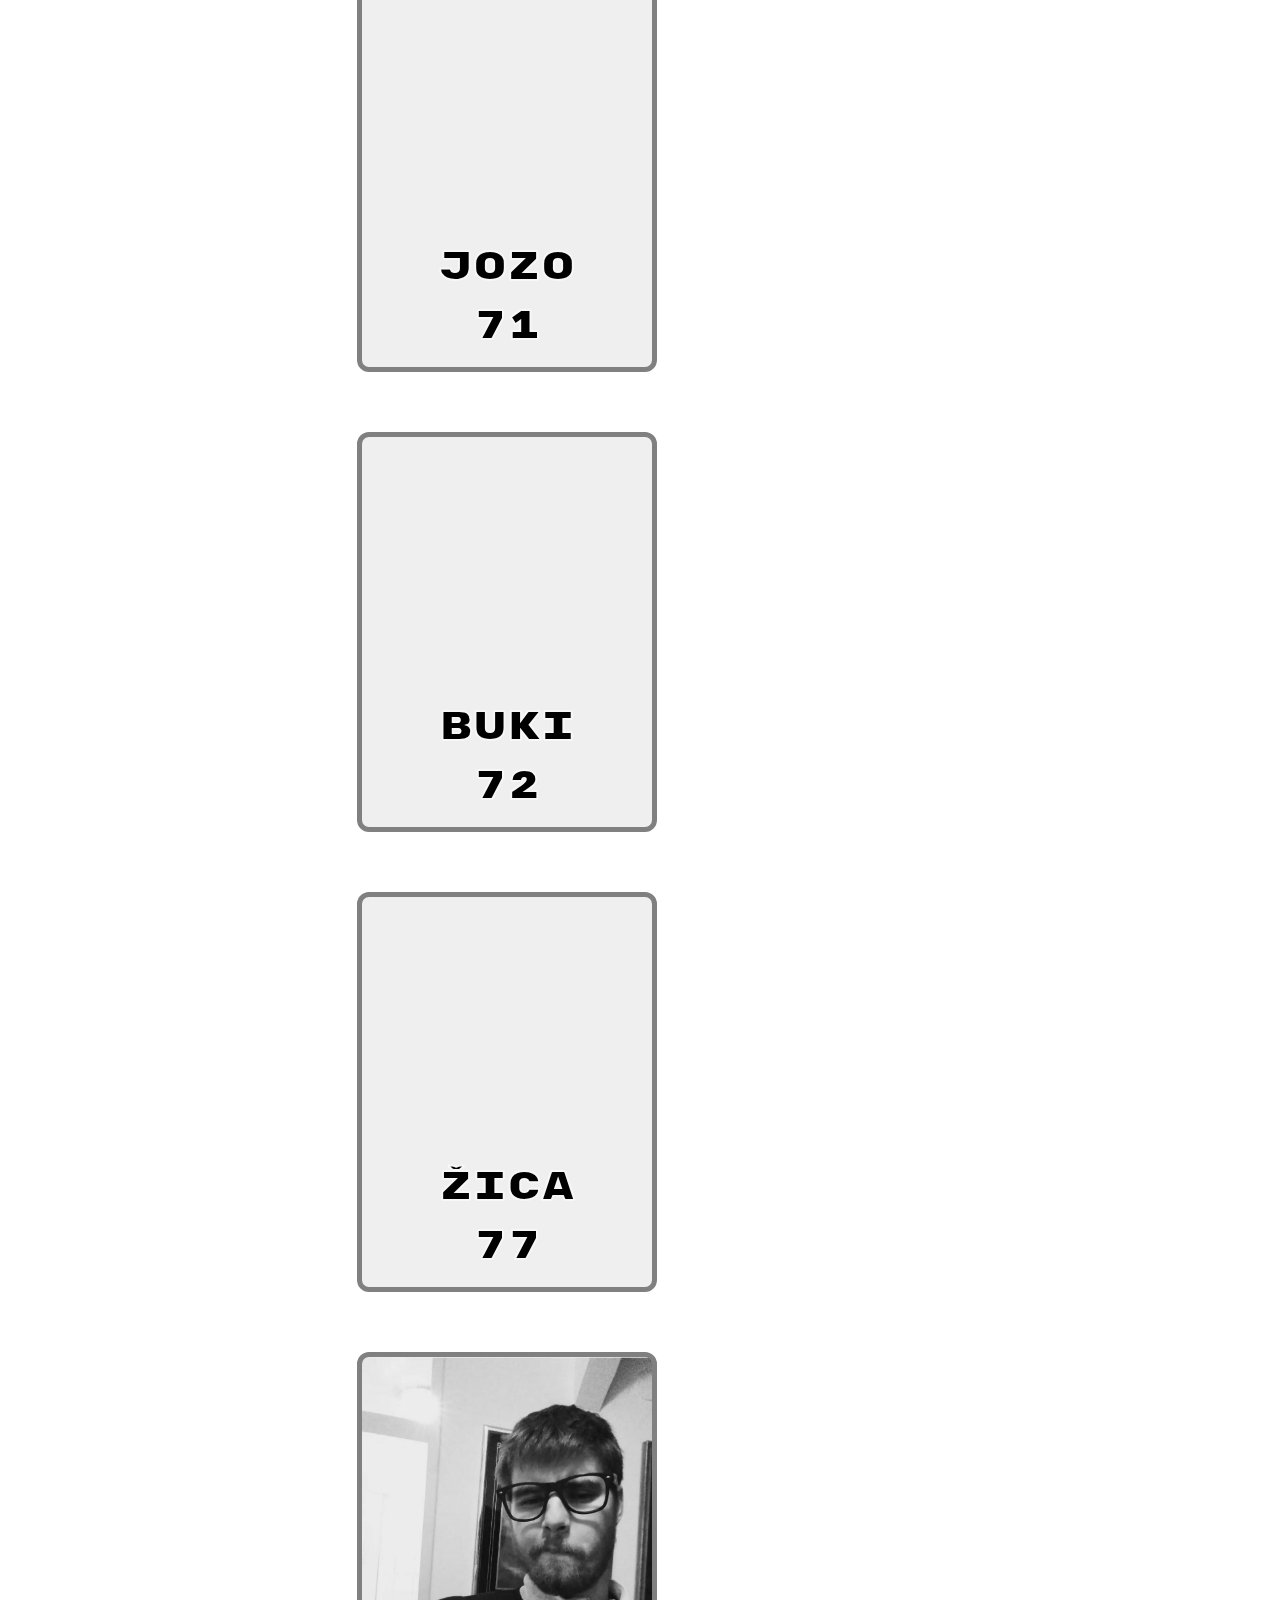
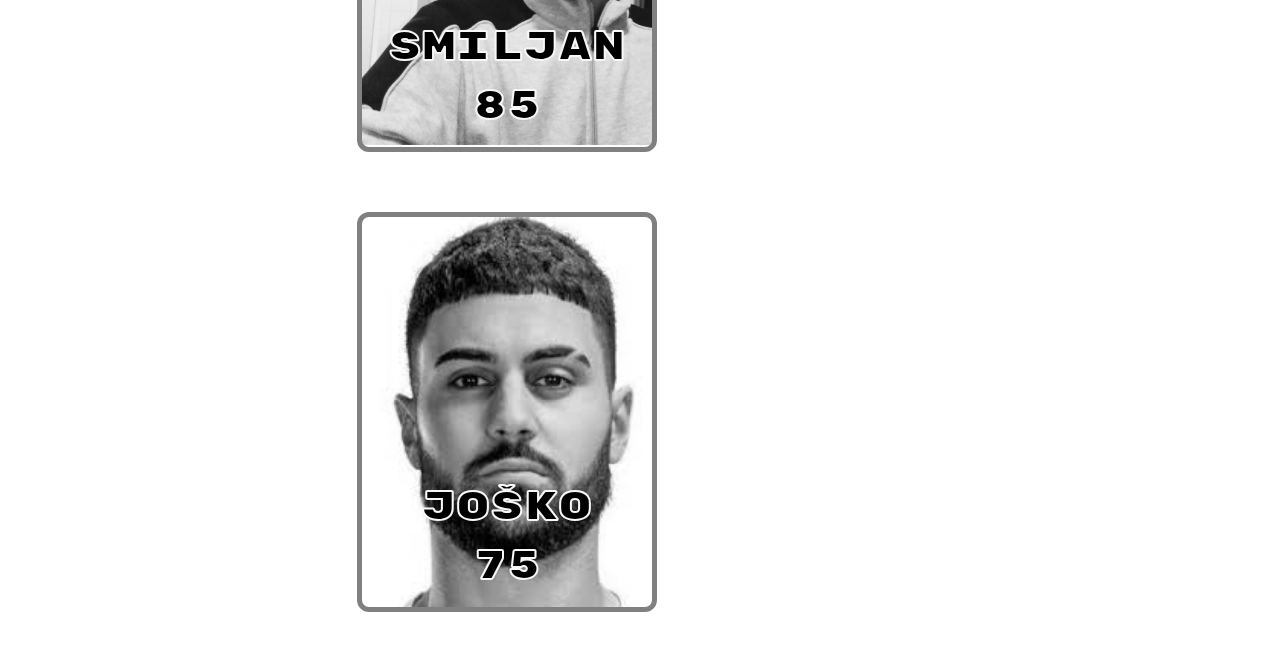
==== commit 05cf33d0: "test jel branch radi" ====
--- a/index.html
+++ b/index.html
@@ -193,5 +193,9 @@
             </button>
             <button id="generateButton">Generate (0)</button>
         </div>
+        <script src="script.js" async defer></script>
     </body>
+    <div>
+        <h1>proba excel_update</h1>
+    </div>
 </html>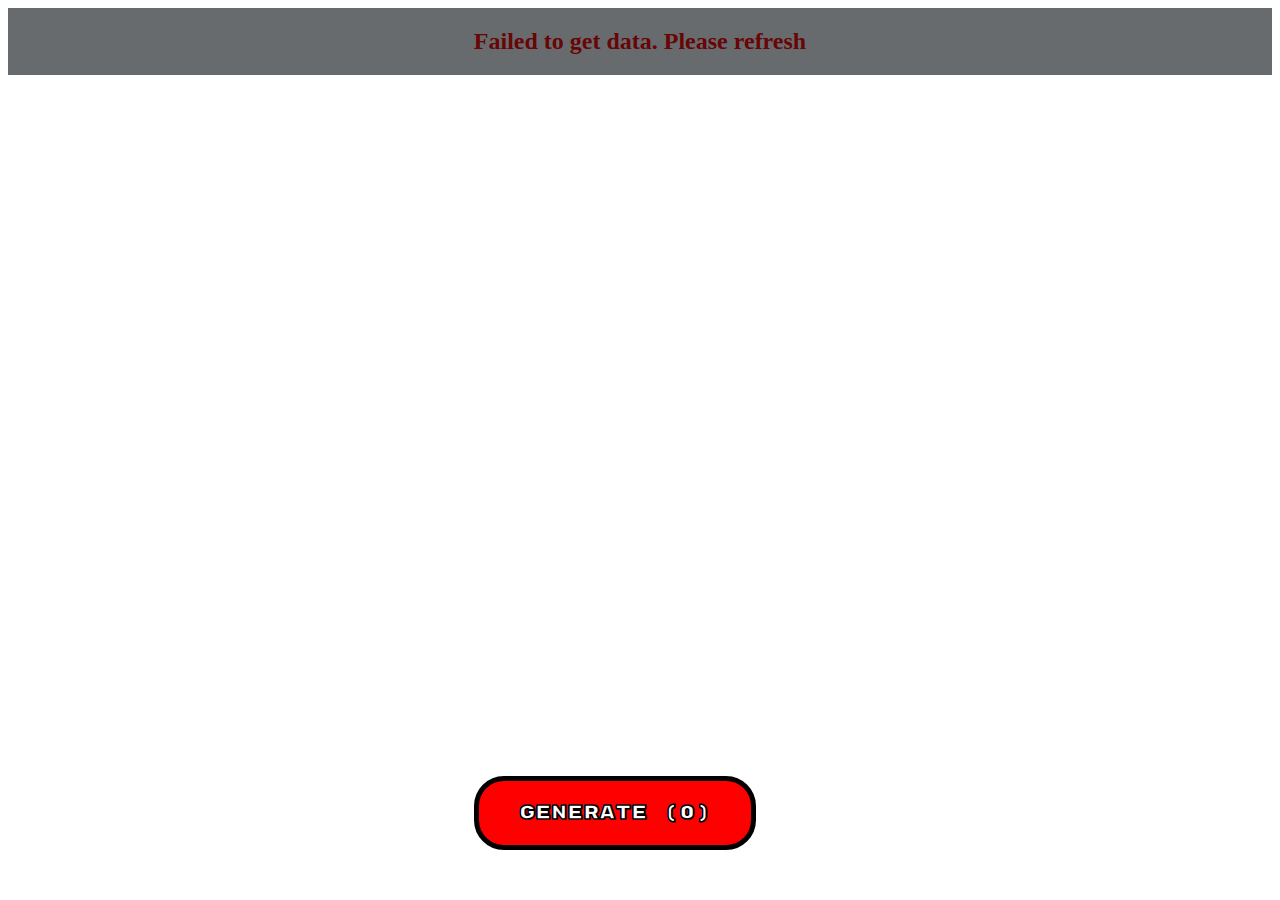
==== commit a7b42298: "preslabi smo gumb" ====
--- a/index.html
+++ b/index.html
@@ -11,191 +11,26 @@
         <link rel="preconnect" href="https://fonts.googleapis.com">
         <link rel="preconnect" href="https://fonts.gstatic.com" crossorigin>
         <link href="https://fonts.googleapis.com/css2?family=Rubik+Mono+One&display=swap" rel="stylesheet">
+        <script src="https://apis.google.com/js/api.js"></script>
     </head>
     <body>
-        <div id="players">
-            <audio autoplay controls loop>
-                <source src="Music/SUPER SMASH BROS - Choose Your Character Song.mp3" type="audio/mp3">
-            </audio>
-            <button class="player" id="Role_button" data-name="Role" data-rating="39">
-                <div class="playerInfo">
-                    <p class="playerName">Role</p>
-                    <p class="playerRating">39</p>
-                </div>
-            </button>
-            <button class="player" id="Rac_button" data-name="Rac" data-rating="48">
-                <div class="playerInfo">
-                    <p class="playerName">Rac</p>
-                    <p class="playerRating">48</p>
-                </div>
-            </button>
-            <button class="player" id="Iggy_button" data-name="Iggy" data-rating="70">
-                <div class="playerInfo">
-                    <p class="playerName">Iggy</p>
-                    <p class="playerRating">70</p>
-                </div>
-            </button>
-            <button class="player" id="Šare_button" data-name="Šare" data-rating="78">
-                <div class="playerInfo">
-                    <p class="playerName">Šare</p>
-                    <p class="playerRating">78</p>
-                </div>
-            </button>
-            <button class="player" id="Joka_button" data-name="Joka" data-rating="67">
-                <div class="playerInfo">
-                    <p class="playerName">Joka</p>
-                    <p class="playerRating">67</p>
-                </div>
-            </button>
-            <button class="player" id="Gešta_button" data-name="Gešta" data-rating="59">
-                <div class="playerInfo">
-                    <p class="playerName">Gešta</p>
-                    <p class="playerRating">59</p>
-                </div>
-            </button>
-            <button class="player" id="Def_button" data-name="Def" data-rating="89">
-                <div class="playerInfo">
-                    <p class="playerName">Def</p>
-                    <p class="playerRating">89</p>
-                </div>
-            </button>
-            <button class="player" id="Šoša_button" data-name="Šoša" data-rating="72">
-                <div class="playerInfo">
-                    <p class="playerName">Šoša</p>
-                    <p class="playerRating">72</p>
-                </div>
-            </button>
-            <button class="player" id="Dinko_button" data-name="Dinko" data-rating="87">
-                <div class="playerInfo">
-                    <p class="playerName">Dinko</p>
-                    <p class="playerRating">87</p>
-                </div>
-            </button>
-            <button class="player" id="Flipsy_button" data-name="Flipsy" data-rating="68">
-                <div class="playerInfo">
-                    <p class="playerName">Flipsy</p>
-                    <p class="playerRating">68</p>
-                </div>
-            </button>
-            <button class="player" id="Hek_button" data-name="Hek" data-rating="74">
-                <div class="playerInfo">
-                    <p class="playerName">Hek</p>
-                    <p class="playerRating">74</p>
-                </div>
-            </button>
-            <button class="player" id="Tonka_button" data-name="Tonka" data-rating="94">
-                <div class="playerInfo">
-                    <p class="playerName">Tonka</p>
-                    <p class="playerRating">94</p>
-                </div>
-            </button>
-            <button class="player" id="Gregy_button" data-name="Gregy" data-rating="82">
-                <div class="playerInfo">
-                    <p class="playerName">Gregy</p>
-                    <p class="playerRating">82</p>
-                </div>
-            </button>
-            <button class="player" id="Ala_button" data-name="Ala" data-rating="73">
-                <div class="playerInfo">
-                    <p class="playerName">Ala</p>
-                    <p class="playerRating">73</p>
-                </div>
-            </button>
-            <button class="player" id="Haf_button" data-name="Haf" data-rating="77">
-                <div class="playerInfo">
-                    <p class="playerName">Haf</p>
-                    <p class="playerRating">77</p>
-                </div>
-            </button>
-            <button class="player" id="Juc_button" data-name="Juc" data-rating="64">
-                <div class="playerInfo">
-                    <p class="playerName">Juc</p>
-                    <p class="playerRating">64</p>
-                </div>
-            </button>
-            <button class="player" id="Goreta_button" data-name="Goreta" data-rating="68">
-                <div class="playerInfo">
-                    <p class="playerName">Goreta</p>
-                    <p class="playerRating">68</p>
-                </div>
-            </button>
-            <button class="player" id="Maki_button" data-name="Maki" data-rating="105">
-                <div class="playerInfo">
-                    <p class="playerName">Maki</p>
-                    <p class="playerRating">105</p>
-                </div>
-            </button>
-            <button class="player" id="Nabor_button" data-name="Nabor" data-rating="86">
-                <div class="playerInfo">
-                    <p class="playerName">Nabor</p>
-                    <p class="playerRating">86</p>
-                </div>
-            </button>
-            <button class="player" id="Džoni_button" data-name="Džoni" data-rating="65">
-                <div class="playerInfo">
-                    <p class="playerName">Džoni</p>
-                    <p class="playerRating">65</p>
-                </div>
-            </button>
-            <button class="player" id="Nele_button" data-name="Nele" data-rating="68">
-                <div class="playerInfo">
-                    <p class="playerName">Nele</p>
-                    <p class="playerRating">68</p>
-                </div>
-            </button>
-            <button class="player" id="Pacho_button" data-name="Pacho" data-rating="69">
-                <div class="playerInfo">
-                    <p class="playerName">Pacho</p>
-                    <p class="playerRating">69</p>
-                </div>
-            </button>
-            <button class="player" id="Pavle_button" data-name="Pavle" data-rating="80">
-                <div class="playerInfo">
-                    <p class="playerName">Pavle</p>
-                    <p class="playerRating">80</p>
-                </div>
-            </button>
-            <button class="player" id="Repe_button" data-name="Repe" data-rating="57">
-                <div class="playerInfo">
-                    <p class="playerName">Repe</p>
-                    <p class="playerRating">57</p>
-                </div>
-            </button>
-            <button class="player" id="Jozo_button" data-name="Jozo" data-rating="71">
-                <div class="playerInfo">
-                    <p class="playerName">Jozo</p>
-                    <p class="playerRating">71</p>
-                </div>
-            </button>
-            <button class="player" id="Buki_button" data-name="Buki" data-rating="72">
-                <div class="playerInfo">
-                    <p class="playerName">Buki</p>
-                    <p class="playerRating">72</p>
-                </div>
-            </button>
-            <button class="player" id="Žica_button" data-name="Žica" data-rating="77">
-                <div class="playerInfo">
-                    <p class="playerName">Žica</p>
-                    <p class="playerRating">77</p>
-                </div>
-            </button>
-            <button class="player" id="Smiljan_button" data-name="Smiljan" data-rating="85">
-                <div class="playerInfo">
-                    <p class="playerName">Smiljan</p>
-                    <p class="playerRating">85</p>
-                </div>
-            </button>
-            <button class="player" id="Josko_button" data-name="Josko" data-rating="75">
-                <div class="playerInfo">
-                    <p class="playerName">Joško</p>
-                    <p class="playerRating">75</p>
-                </div>
+        <div id="display">
+            <div id="loader"> 
+                <h4> Loading</h4> 
+            </div>
+            <div id="allPlayers">
+                <audio autoplay controls loop>
+                    <source src="Music/SUPER SMASH BROS - Choose Your Character Song.mp3" type="audio/mp3">
+                </audio>
+            </div>
             </button>
             <button id="generateButton">Generate (0)</button>
+            <div id="output"></div>
+            <div id="errorMessage"> 
+                <h2> Failed to get data. Please refresh </h2>
+            </div>
         </div>
+        <script src="excel_data.js"></script>
         <script src="script.js" async defer></script>
     </body>
-    <div>
-        <h1>proba excel_update</h1>
-    </div>
 </html>--- a/styles/style.css
+++ b/styles/style.css
@@ -33,7 +33,7 @@
 
 }
 
-#players {
+#allPlayers {
     display: flex;
     flex-direction: column;
     justify-content: center;
@@ -42,132 +42,14 @@
     position: relative;
 }
 
-#Role_button {
-    background-image: url("../Photos/Role.jpg");
-}
-
-#Rac_button {
-    background-image: url("../Photos/Rac.jpg");
-}
-
-#Iggy_button {
-    background-image: url("../Photos/Iggy.jpg");
-}
-
-#Šare_button {
-    background-image: url("../Photos/Šare.jpg");
-}
-
-#Joka_button {
-    background-image: url("../Photos/Joka.jpg");
-}
-
-#Gešta_button {
-    background-image: url("../Photos/Gešta.jpg");
-}
-
-#Def_button {
-    background-image: url("../Photos/Def.jpg");
-}
-
-#Šoša_button {
-    background-image: url("../Photos/Šoša.jpg");
-}
-
-#Dinko_button {
-    background-image: url("../Photos/Dinko.jpg");
-}
-
-#Flipsy_button {
-    background-image: url("../Photos/Flipsy.jpg");
-}
-
-#Hek_button {
-    background-image: url("../Photos/Hek.jpg");
-}
-
-#Tonka_button {
-    background-image: url("../Photos/Tonka.jpg");
-}
-
-#Gregy_button {
-    background-image: url("../Photos/Gregy.jpg");
-}
-
-#Ala_button {
-    background-image: url("../Photos/Ala.jpg");
-}
-
-#Haf_button {
-    background-image: url("../Photos/Haf.jpg");
-}
-
-#Juc_button {
-    background-image: url("../Photos/Juc.jpg");
-}
-
-#Goreta_button {
-    background-image: url("../Photos/Goreta.jpg");
-}
-
-#Maki_button {
-    background-image: url("../Photos/Maki.jpg");
-}
-
-#Nabor_button {
-    background-image: url("../Photos/Nabor.jpg");
-}
-
-#Džoni_button {
-    background-image: url("../Photos/Džoni.jpg");
-}
-
-#Nele_button {
-    background-image: url("../Photos/Nele.jpg");
-}
-
-#Pacho_button {
-    background-image: url("../Photos/Pacho.jpg");
-}
-
-#Pavle_button {
-    background-image: url("../Photos/Pavle.jpg");
-}
-
-#Repe_button {
-    background-image: url("../Photos/Repe.jpg");
-}
-
-#Jozo_button {
-    background-image: url("../Photos/Jozo.jpeg");
-}
-
-#Buki_button {
-    background-image: url("../Photos/Buki.jpeg");
-}
-
-#Žica_button {
-    background-image: url("../Photos/Žica.jpeg");
-}
-
-#Smiljan_button {
-    background-image: url("../Photos/Smiljan.jpeg");
-}
-
-#Josko_button {
-    background-image: url("../Photos/Josko.jpeg");
-}
-.playerInfo {
+.name, .rating {
     font-size: 40px;
-    padding-top: 250px;
+    padding-top: 20px;
     font-family: 'Rubik Mono One', sans-serif;
     -webkit-text-stroke-width: 2px;
     -webkit-text-stroke-color: aliceblue;
+    margin: 10px;
 
-}
-
-.playerName, .playerRating {
-    margin: 10px;
 }
 
 .active {
@@ -197,4 +79,29 @@
 
 audio {
     margin-top: 40px;
-}+}
+
+#allPlayers{
+	display: none;
+}
+
+#errorMessage{
+	display: none;
+	color: red;
+}
+
+#loader {	
+  border: 16px solid #f3f3f3; /* Light grey */
+  border-top: 16px solid #3498db; /* Blue */
+  border-radius: 50%;
+  width: 50px;
+  height: 50px;
+  animation: spin 2s linear infinite;
+  margin: auto;
+  margin-top: 40px;
+}
+
+@keyframes spin {
+  0% { transform: rotate(0deg); }
+  100% { transform: rotate(360deg); }
+}
